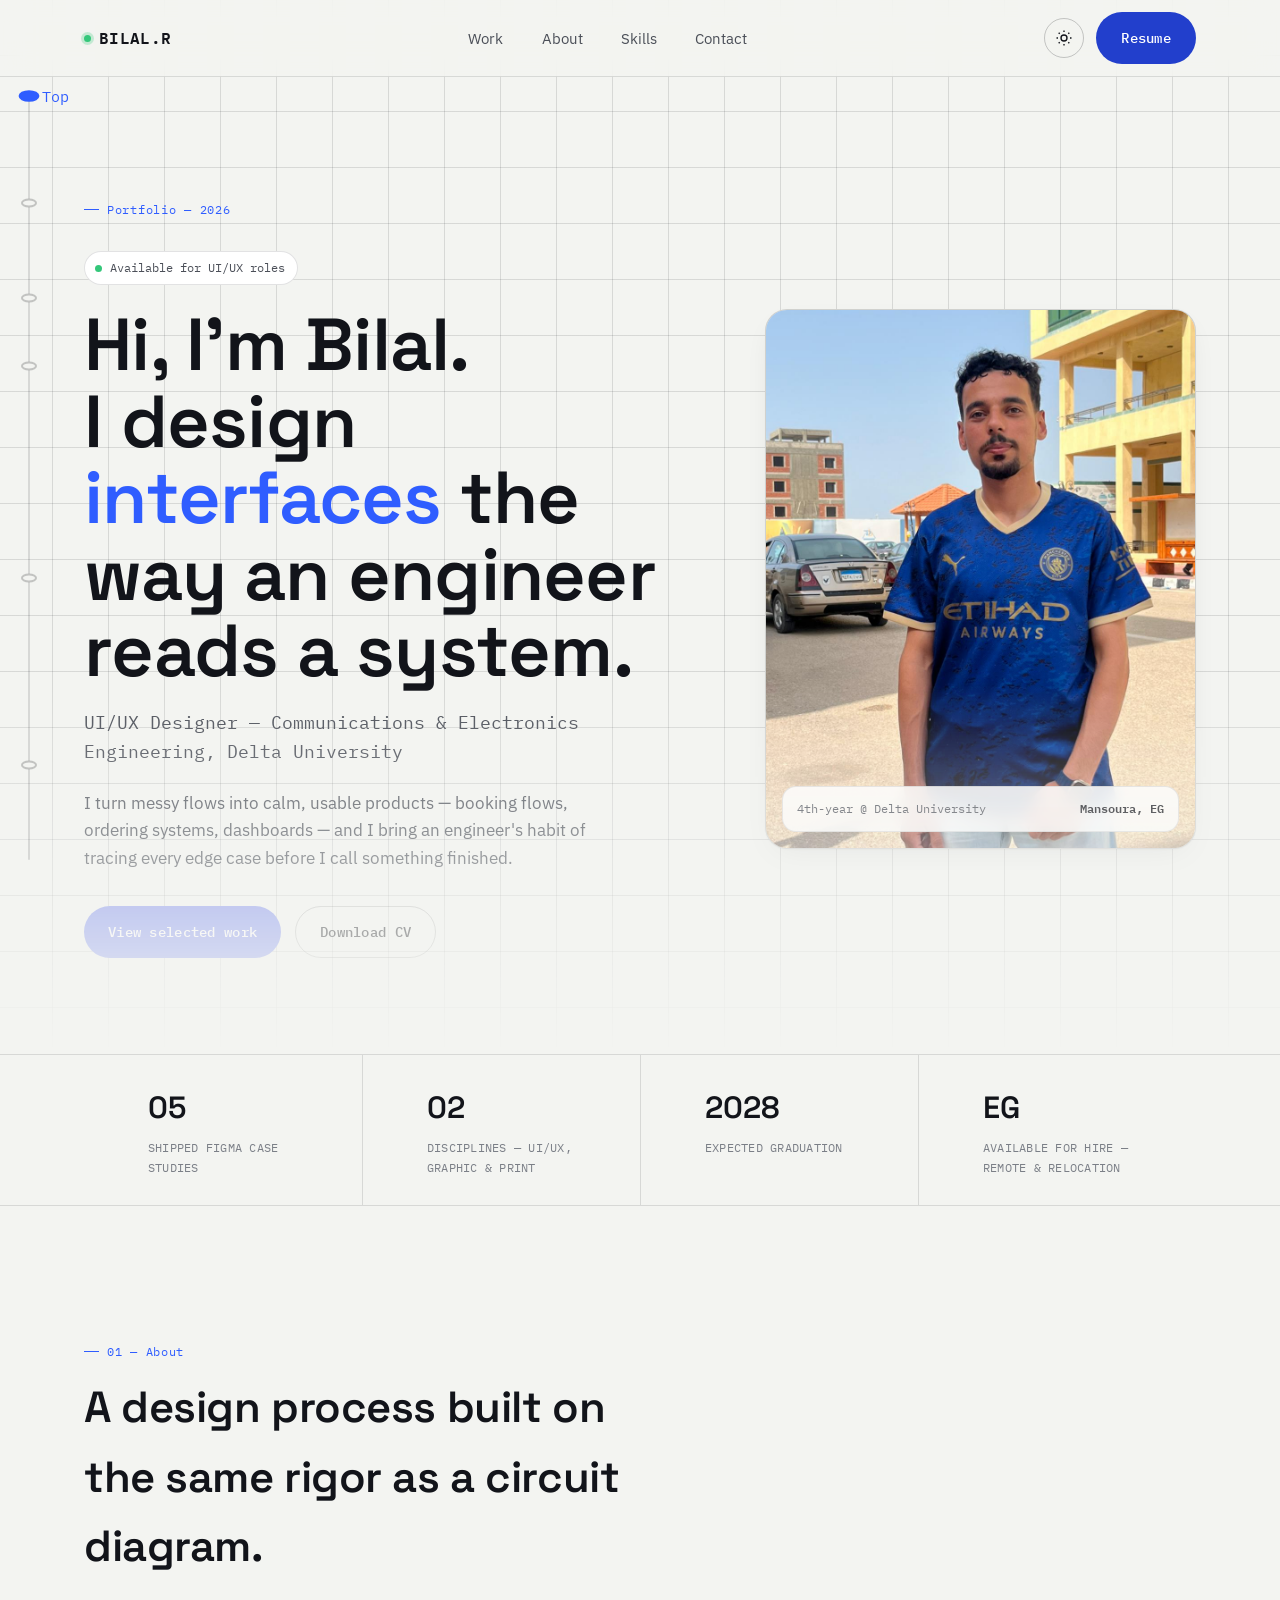
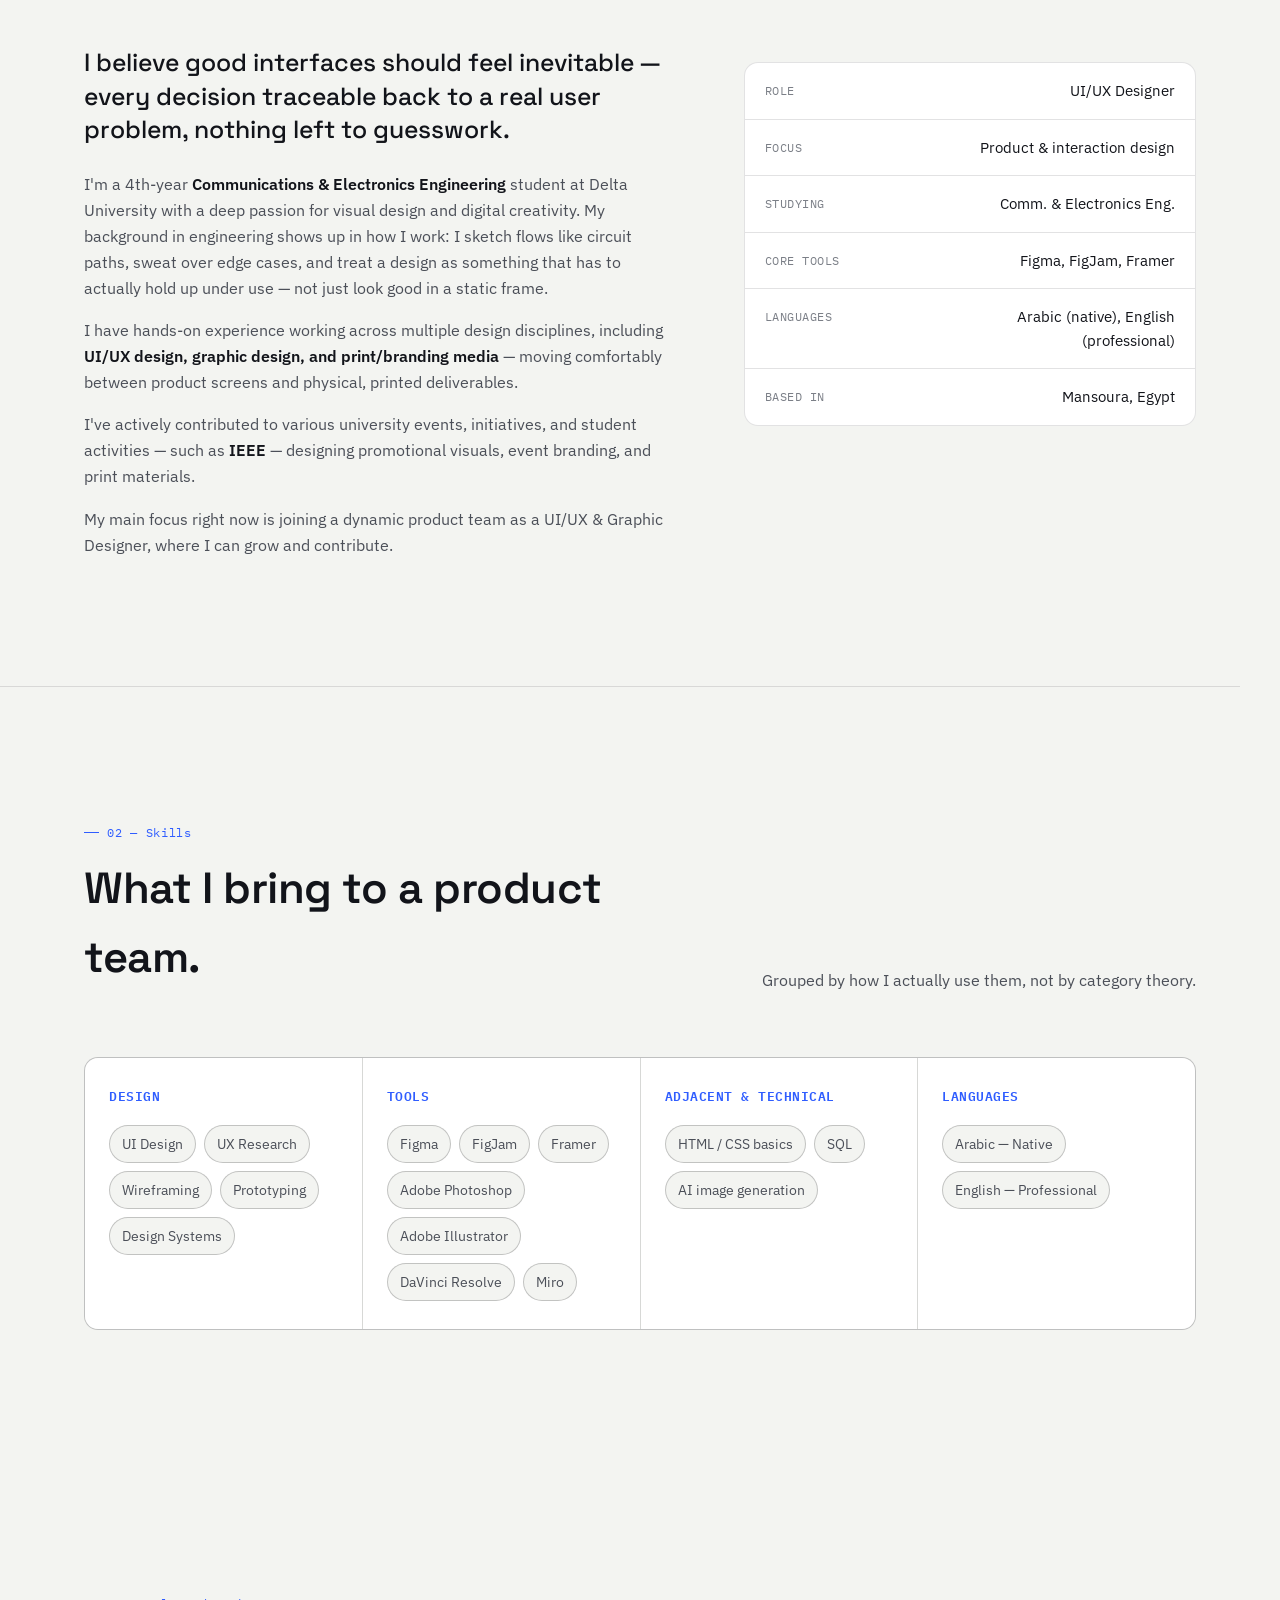
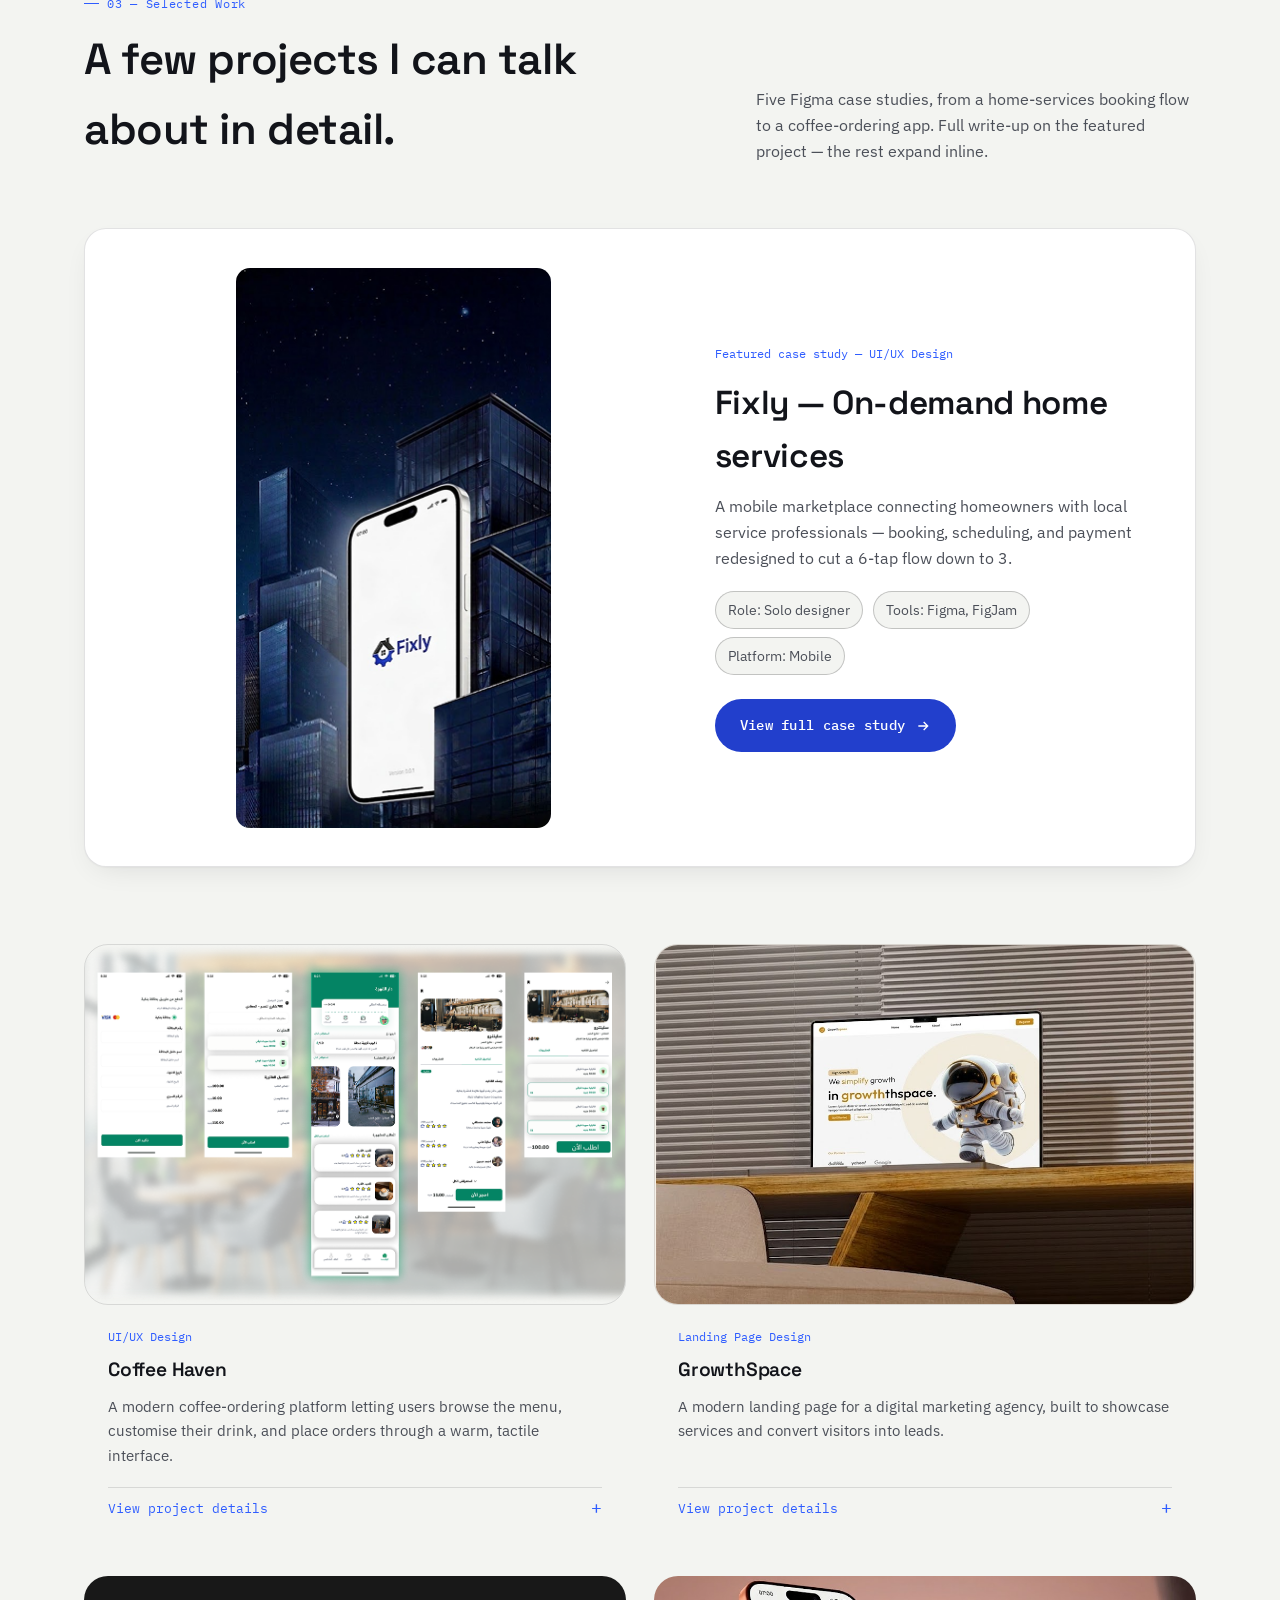
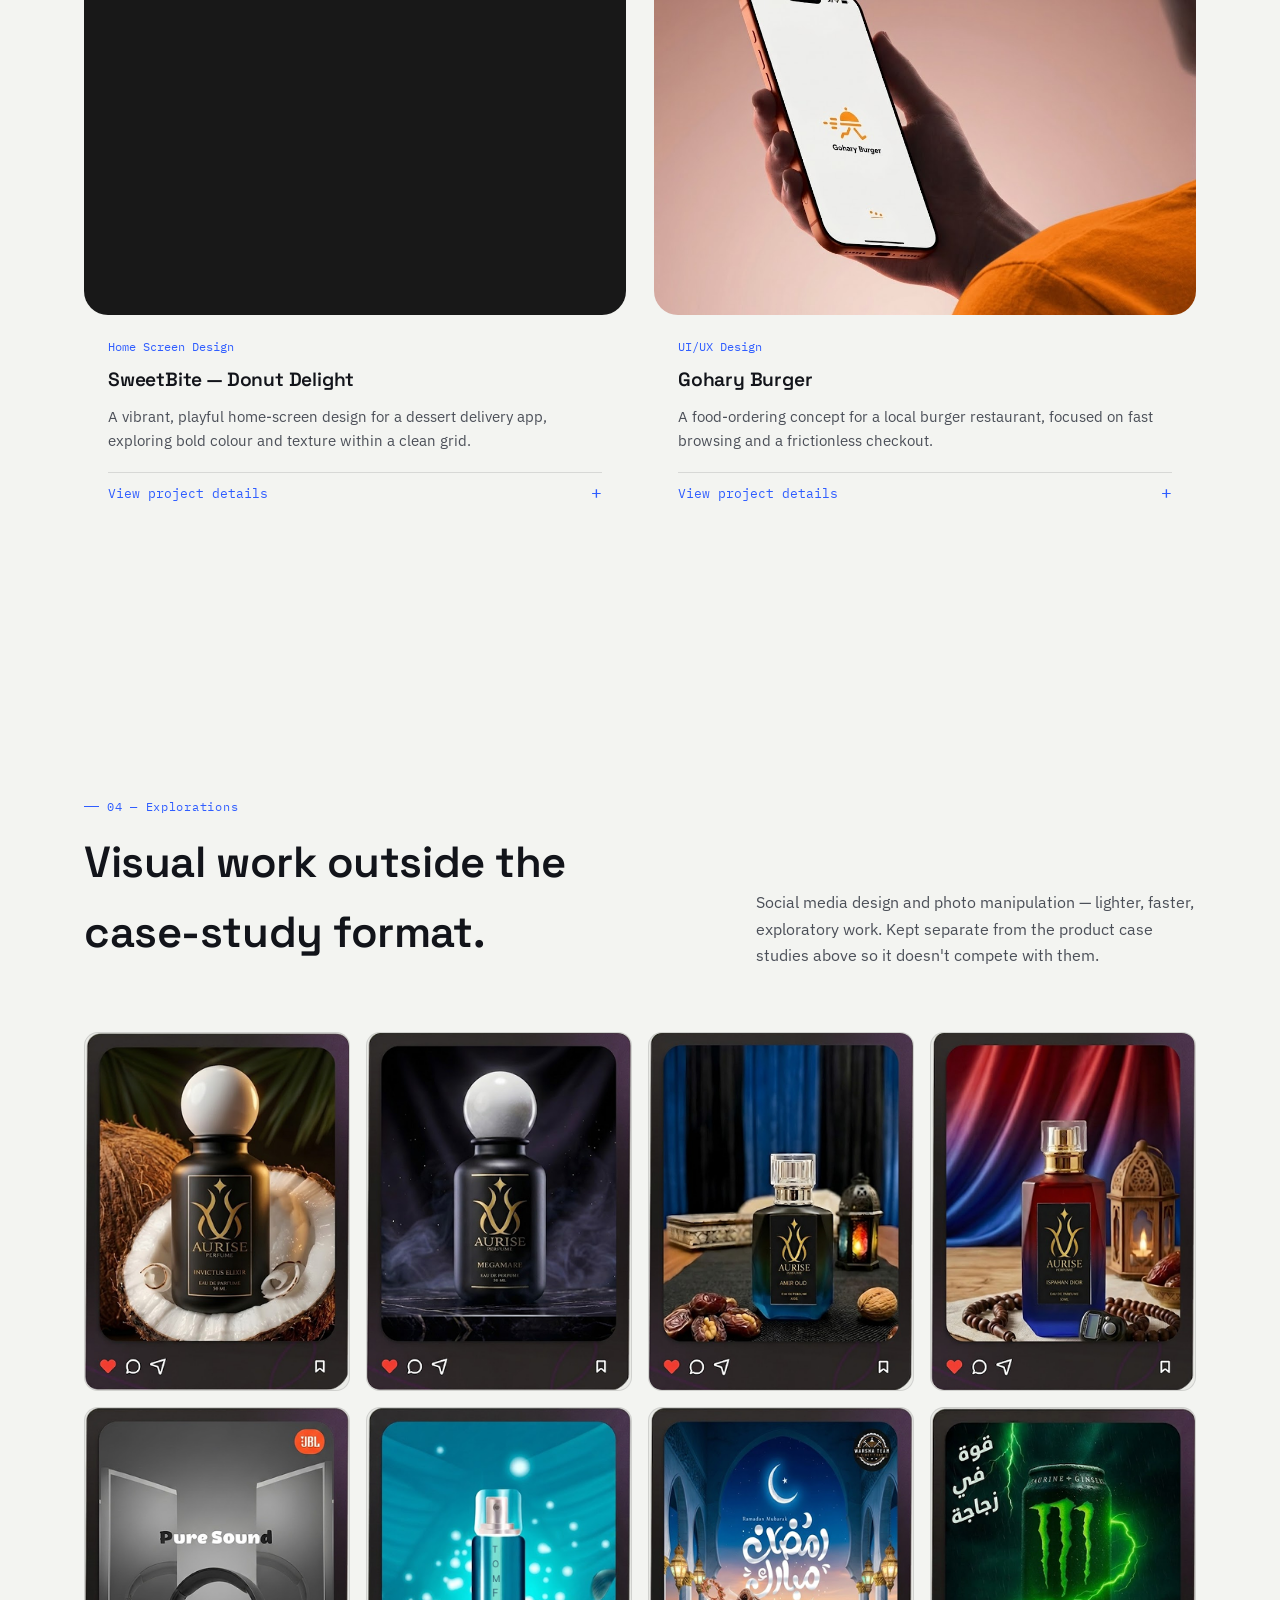
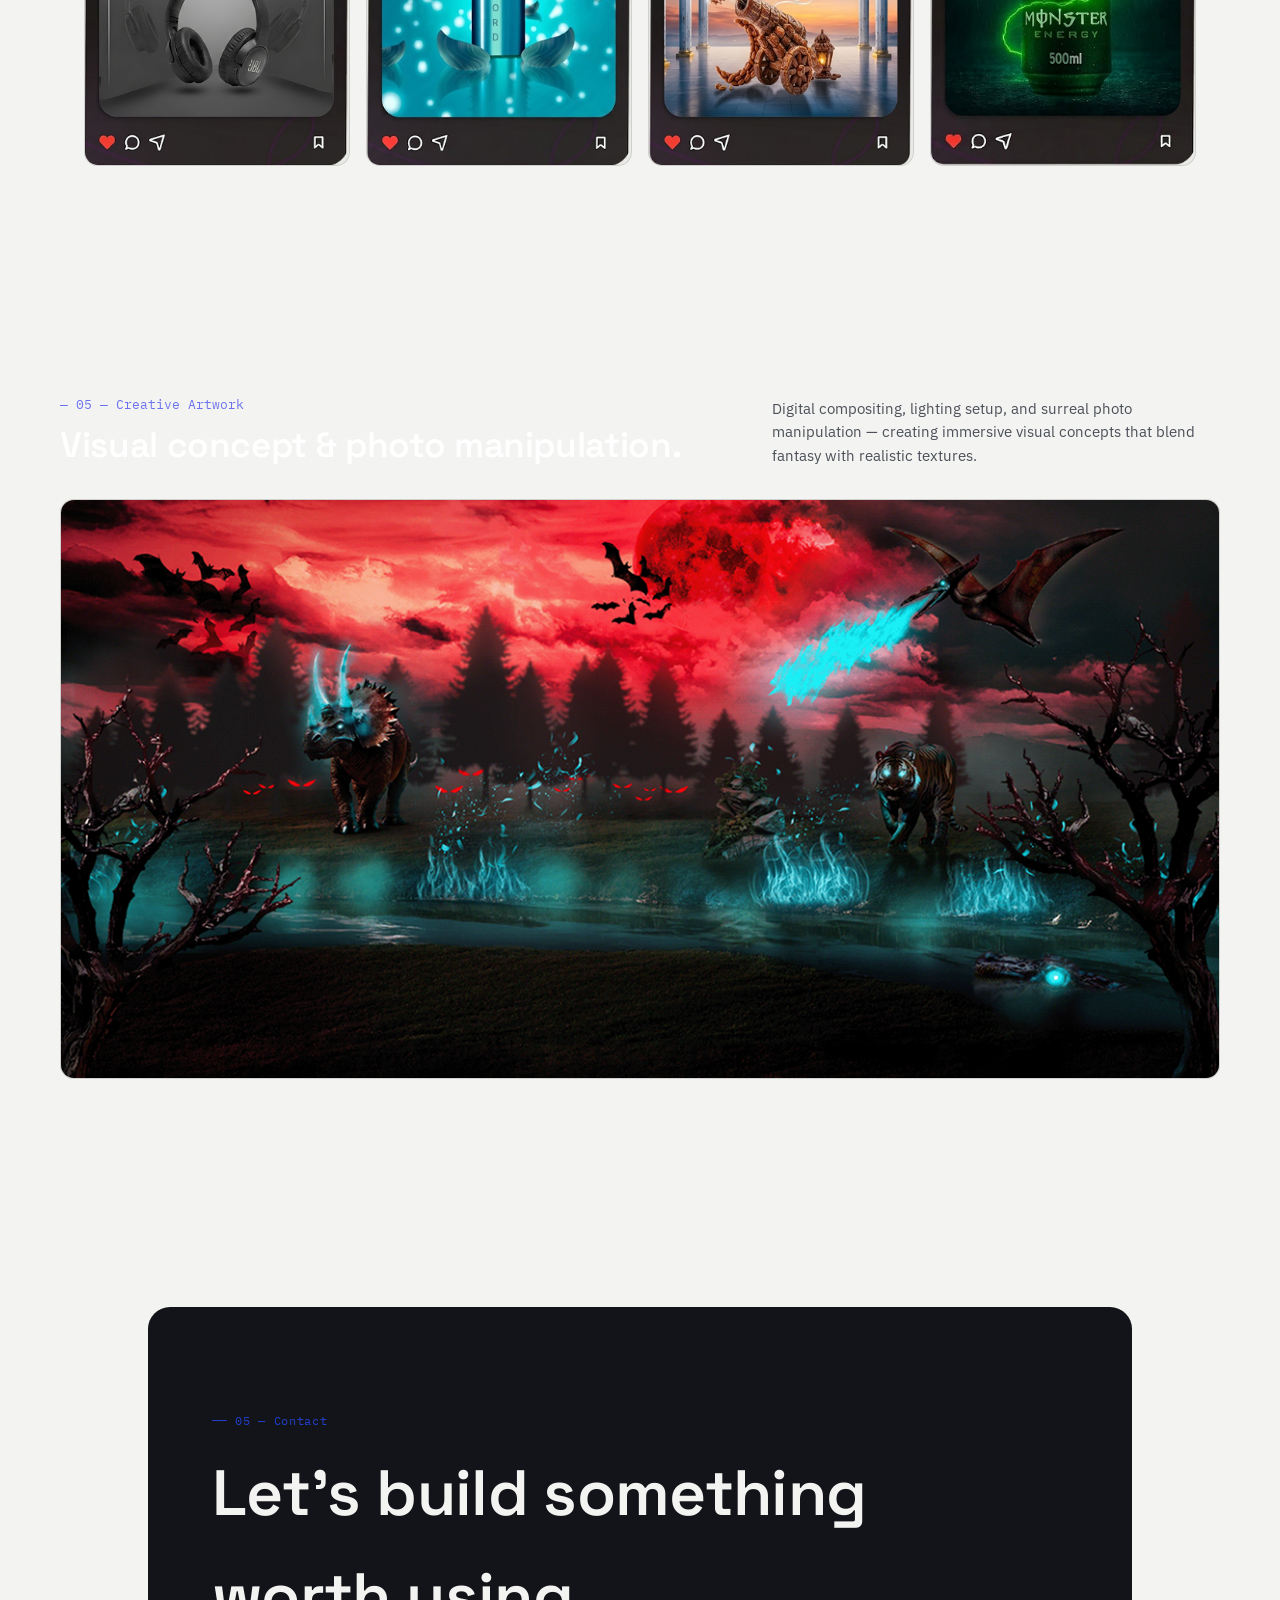
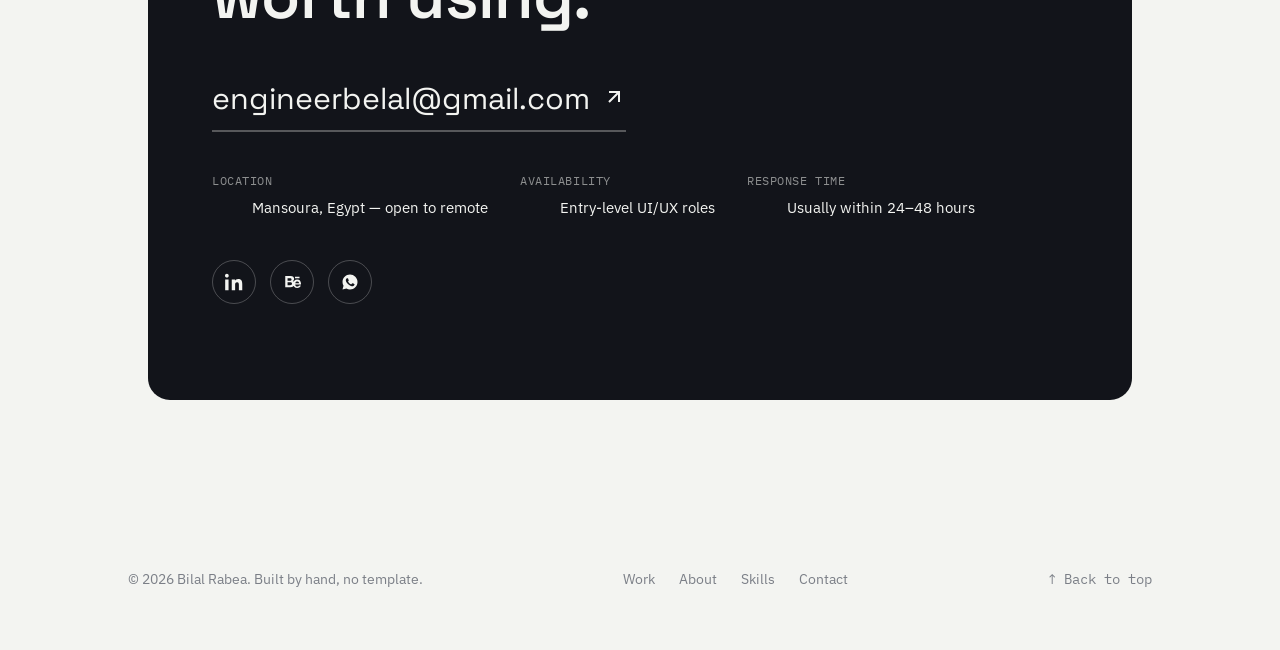
==== index.html @ bd43d0dd "add file portfolio web ui ux" ====
<!DOCTYPE html>
<html lang="en">
<head>
<meta charset="UTF-8" />
<meta name="viewport" content="width=device-width, initial-scale=1" />
<title>Bilal Rabea — UI/UX Designer</title>
<meta name="description" content="Bilal Rabea — UI/UX Designer and Communications &amp; Electronics Engineering student. Selected product design case studies, skills, and contact." />
<link rel="preconnect" href="https://fonts.googleapis.com" />
<link rel="stylesheet" href="css/styles.css" />
</head>
<body>
<a class="skip-link" href="#main">Skip to content</a>

<!-- ============================== HEADER / NAV ============================== -->
<header class="site-header">
  <div class="container">
    <a href="#top" class="brand"><span class="dot" aria-hidden="true"></span>BILAL.R</a>

    <nav class="nav-links" aria-label="Primary">
      <a href="#work">Work</a>
      <a href="#about">About</a>
      <a href="#skills">Skills</a>
      <a href="#contact">Contact</a>
    </nav>

    <div class="header-actions">
      <button class="theme-toggle" data-theme-toggle type="button" aria-pressed="false" aria-label="Toggle dark mode">
        <svg class="icon-sun" viewBox="0 0 24 24" fill="none" stroke="currentColor" stroke-width="1.8"><circle cx="12" cy="12" r="4"/><path d="M12 2v2M12 20v2M4.9 4.9l1.4 1.4M17.7 17.7l1.4 1.4M2 12h2M20 12h2M4.9 19.1l1.4-1.4M17.7 6.3l1.4-1.4"/></svg>
        <svg class="icon-moon" viewBox="0 0 24 24" fill="none" stroke="currentColor" stroke-width="1.8"><path d="M21 12.8A9 9 0 1111.2 3a7 7 0 009.8 9.8z"/></svg>
      </button>
      <a class="btn btn-primary" href="files/Belal__Rabea_UIUX_CV.pdf" download>Resume</a>
      <button class="menu-toggle" data-menu-toggle type="button" aria-expanded="false" aria-controls="mobile-menu" aria-label="Open menu">
        <svg viewBox="0 0 24 24" fill="none" stroke="currentColor" stroke-width="1.8"><path d="M4 7h16M4 12h16M4 17h16"/></svg>
      </button>
    </div>
  </div>
</header>

<!-- Mobile full-screen menu -->
<div class="mobile-menu" id="mobile-menu" data-mobile-menu>
  <div class="mobile-menu-top">
    <span class="brand"><span class="dot" aria-hidden="true"></span>BILAL.R</span>
    <button class="theme-toggle" data-menu-close type="button" aria-label="Close menu">
      <svg viewBox="0 0 24 24" fill="none" stroke="currentColor" stroke-width="1.8"><path d="M6 6l12 12M18 6L6 18"/></svg>
    </button>
  </div>
  <nav class="mobile-menu-links" aria-label="Mobile">
    <a href="#work">Work</a>
    <a href="#about">About</a>
    <a href="#skills">Skills</a>
    <a href="#contact">Contact</a>
  </nav>
  <div class="mobile-menu-foot">Based in Mansoura, EG — open to remote</div>
</div>

<!-- Scroll trace: signature nav + progress element (desktop only) -->
<div class="trace" data-trace aria-hidden="true">
  <div class="trace-track"></div>
  <div class="trace-fill"></div>
  <div data-trace-nodes></div>
</div>

<main id="main">

  <!-- ============================== HERO ============================== -->
  <section class="hero" id="top" data-section data-section-label="Top">
    <div class="container">
      <div class="hero-grid">
        <div>
          <div class="hero-eyebrow">
            <span class="eyebrow">Portfolio — 2026</span>
          </div>
          <span class="status-chip"><span class="dot"></span>Available for UI/UX roles</span>
          <h1>Hi, I'm Bilal.<br>I design <span class="accent">interfaces</span> the way an engineer reads a system.</h1>
          <p class="hero-role">UI/UX Designer — Communications &amp; Electronics Engineering, Delta University</p>
          <p class="hero-desc">I turn messy flows into calm, usable products — booking flows, ordering systems, dashboards — and I bring an engineer's habit of tracing every edge case before I call something finished.</p>
          <div class="hero-ctas">
            <a class="btn btn-primary btn-light-cta" href="#work">View selected work</a>
            <a class="btn btn-ghost" href="files/Belal__Rabea_UIUX_CV.pdf" download>Download CV</a>
          </div>
        </div>

        <div class="hero-portrait">
          <!-- IMAGE_01 — Hero portrait -->
          <img src="images/WhatsApp Image 2026-05-13 at 2.04.15 PM.jpeg" alt="Portrait of Bilal Rabea" width="800" height="1000" data-image-id="Image_01" />
          <div class="hero-badge">
            <span>4th-year @ Delta University</span>
            <strong>Mansoura, EG</strong>
          </div>
        </div>
      </div>
    </div>
  </section>

  <!-- ============================== STATS STRIP ============================== -->
  <section class="stats-strip">
    <div class="container stats-grid">
      <div class="stat"><div class="stat-num">05</div><div class="stat-label">SHIPPED FIGMA CASE STUDIES</div></div>
      <div class="stat"><div class="stat-num">02</div><div class="stat-label">DISCIPLINES — UI/UX, GRAPHIC &amp; PRINT</div></div>
      <div class="stat"><div class="stat-num">2028</div><div class="stat-label">EXPECTED GRADUATION</div></div>
      <div class="stat"><div class="stat-num">EG</div><div class="stat-label">AVAILABLE FOR HIRE — REMOTE &amp; RELOCATION</div></div>
    </div>
  </section>

  <!-- ============================== ABOUT ============================== -->
  <section class="section-pad" id="about" data-section data-section-label="About">
    <div class="container">
      <div class="section-head">
        <div>
          <span class="eyebrow">01 — About</span>
          <h2>A design process built on the same rigor as a circuit diagram.</h2>
        </div>
      </div>

      <div class="about-grid">
        <div data-reveal>
          <p class="about-lede">I believe good interfaces should feel inevitable — every decision traceable back to a real user problem, nothing left to guesswork.</p>
          <div class="about-body">
            <p>I'm a 4th-year <strong>Communications &amp; Electronics Engineering</strong> student at Delta University with a deep passion for visual design and digital creativity. My background in engineering shows up in how I work: I sketch flows like circuit paths, sweat over edge cases, and treat a design as something that has to actually hold up under use — not just look good in a static frame.</p>
            <p>I have hands-on experience working across multiple design disciplines, including <strong>UI/UX design, graphic design, and print/branding media</strong> — moving comfortably between product screens and physical, printed deliverables.</p>
            <p>I've actively contributed to various university events, initiatives, and student activities — such as <strong>IEEE</strong> — designing promotional visuals, event branding, and print materials.</p>
            <p>My main focus right now is joining a dynamic product team as a UI/UX &amp; Graphic Designer, where I can grow and contribute.</p>
          </div>
        </div>

        <div data-reveal>
          <dl class="spec-card">
            <div class="spec-row"><dt>Role</dt><dd>UI/UX Designer</dd></div>
            <div class="spec-row"><dt>Focus</dt><dd>Product &amp; interaction design</dd></div>
            <div class="spec-row"><dt>Studying</dt><dd>Comm. &amp; Electronics Eng.</dd></div>
            <div class="spec-row"><dt>Core tools</dt><dd>Figma, FigJam, Framer</dd></div>
            <div class="spec-row"><dt>Languages</dt><dd>Arabic (native), English (professional)</dd></div>
            <div class="spec-row"><dt>Based in</dt><dd>Mansoura, Egypt</dd></div>
          </dl>
        </div>
      </div>
    </div>
  </section>

  <hr class="hairline container" />

  <!-- ============================== SKILLS ============================== -->
  <section class="section-pad" id="skills" data-section data-section-label="Skills">
    <div class="container">
      <div class="section-head">
        <div>
          <span class="eyebrow">02 — Skills</span>
          <h2>What I bring to a product team.</h2>
        </div>
        <p class="section-sub">Grouped by how I actually use them, not by category theory.</p>
      </div>

      <div class="skills-grid" data-reveal>
        <div class="skill-card">
          <h3>Design</h3>
          <div class="chip-list">
            <span class="chip">UI Design</span>
            <span class="chip">UX Research</span>
            <span class="chip">Wireframing</span>
            <span class="chip">Prototyping</span>
            <span class="chip">Design Systems</span>
          </div>
        </div>
        <div class="skill-card">
          <h3>Tools</h3>
          <div class="chip-list">
            <span class="chip">Figma</span>
            <span class="chip">FigJam</span>
            <span class="chip">Framer</span>
            <span class="chip">Adobe Photoshop</span>
            <span class="chip">Adobe Illustrator</span>
            <span class="chip">DaVinci Resolve</span>
            <span class="chip">Miro</span>
          </div>
        </div>
        <div class="skill-card">
          <h3>Adjacent &amp; Technical</h3>
          <div class="chip-list">
            <span class="chip">HTML / CSS basics</span>
            <span class="chip">SQL</span>
            <span class="chip">AI image generation</span>
          </div>
        </div>
        <div class="skill-card">
          <h3>Languages</h3>
          <div class="chip-list">
            <span class="chip">Arabic — Native</span>
            <span class="chip">English — Professional</span>
          </div>
        </div>
      </div>
    </div>
  </section>

  <!-- ============================== WORK ============================== -->
  <section class="section-pad" id="work" data-section data-section-label="Work">
    <div class="container">
      <div class="section-head">
        <div>
          <span class="eyebrow">03 — Selected Work</span>
          <h2>A few projects I can talk about in detail.</h2>
        </div>
        <p class="section-sub">Five Figma case studies, from a home-services booking flow to a coffee-ordering app. Full write-up on the featured project — the rest expand inline.</p>
      </div>

      <!-- Featured project: Fixly -->
      <article class="featured-project" data-reveal>
        <div class="featured-media">
          <!-- IMAGE_02 — Fixly cover -->
          <img src="images/mockup fixly.png" alt="Fixly home-services app cover mockup" data-image-id="Image_02" />
        </div>
        <div>
          <span class="featured-tag">Featured case study — UI/UX Design</span>
          <h3>Fixly — On-demand home services</h3>
          <p class="desc">A mobile marketplace connecting homeowners with local service professionals — booking, scheduling, and payment redesigned to cut a 6-tap flow down to 3.</p>
          <div class="meta-row">
            <span class="chip">Role: Solo designer</span>
            <span class="chip">Tools: Figma, FigJam</span>
            <span class="chip">Platform: Mobile</span>
          </div>
          <a class="btn btn-primary" href="case-study-fixly.html">View full case study
            <svg viewBox="0 0 24 24" fill="none" stroke="currentColor" stroke-width="2"><path d="M5 12h14M13 6l6 6-6 6"/></svg>
          </a>
        </div>
      </article>

      <!-- Remaining project grid -->
      <div class="project-grid">

        <!-- Coffee Haven -->
        <article class="project-card" data-reveal>
     <div class="project-media media--coffee-cover">
  <!-- IMAGE_08 — Coffee Haven cover -->
  <img src="images/cover.png" alt="Coffee Haven ordering app cover mockup" data-image-id="Image_08" />
</div>
          <div class="project-body">
            <span class="featured-tag">UI/UX Design</span>
            <h4>Coffee Haven</h4>
            <p>A modern coffee-ordering platform letting users browse the menu, customise their drink, and place orders through a warm, tactile interface.</p>
            <details class="project-details">
              <summary>View project details</summary>
              <div class="details-inner">
                <h5>Problem</h5>
                <p>Ordering flows for small cafés are often generic and don't reflect the warmth of the brand. Customisation (milk, size, extras) was buried three screens deep in comparable apps.</p>
           <div class="mini-grid mini-grid--tall">
  <!-- IMAGE_09 — Coffee Haven detail screen -->
  <img src="images/map coffe.png" alt="Coffee Haven menu and customisation screen" data-image-id="Image_09" />
  <img src="images/Offers.png" alt="Coffee Haven order summary and checkout screen" data-image-id="Image_09" />
</div>
                <h5>Decision</h5>
                <p>Customisation options surface directly on the product card via an expandable sheet, so the most common changes (size, milk) take one tap instead of a full screen transition.</p>
                <h5>Outcome</h5>
                <p>A cohesive, single-brand ordering experience with a full flow from browse → customise → pay, built entirely in Figma with a reusable component library for menu cards.</p>
              </div>
            </details>
          </div>
        </article>

        <!-- GrowthSpace -->
        <article class="project-card" data-reveal>
        <div class="project-media media--growth-cover">
  <!-- IMAGE_10 — GrowthSpace cover -->
  <img src="images/space.png" alt="GrowthSpace landing page cover mockup" data-image-id="Image_10" />
</div>
          <div class="project-body">
            <span class="featured-tag">Landing Page Design</span>
            <h4>GrowthSpace</h4>
            <p>A modern landing page for a digital marketing agency, built to showcase services and convert visitors into leads.</p>
            <details class="project-details">
              <summary>View project details</summary>
              <div class="details-inner">
                <h5>Problem</h5>
                <p>The agency's previous page buried its actual value proposition below three sections of stock imagery, and had no clear single call to action.</p>
 <div class="mini-grid mini-grid--tall">
  <!-- IMAGE_11 — GrowthSpace detail screen -->
  <img src="images/space1.png" alt="GrowthSpace hero and services section" data-image-id="Image_11" />
  <img src="images/space1.png" alt="GrowthSpace testimonials and contact section" data-image-id="Image_11" />
</div>
                <h5>Decision</h5>
                <p>Led with a single, oversized value statement and one persistent "Get a proposal" CTA repeated at each scroll milestone, instead of competing CTAs per section.</p>
                <h5>Outcome</h5>
                <p>A clear top-to-bottom narrative: value proposition → services → social proof → single conversion path.</p>
              </div>
            </details>
          </div>
        </article>

        <!-- Donut Delight -->
        <article class="project-card" data-reveal>
      <div class="project-media">
  <!-- VIDEO_12 — Donut Delight cover demo -->
  <video autoplay muted loop playsinline data-image-id="Image_12">
    <source src="videos/Donut Delight.mp4" type="video/mp4">
  </video>
</div>
          <div class="project-body">
            <span class="featured-tag">Home Screen Design</span>
            <h4>SweetBite — Donut Delight</h4>
            <p>A vibrant, playful home-screen design for a dessert delivery app, exploring bold colour and texture within a clean grid.</p>
            <details class="project-details">
              <summary>View project details</summary>
              <div class="details-inner">
                <h5>Problem</h5>
                <p>Dessert-delivery apps often default to muted, "safe" food-app palettes that undersell how fun and indulgent the product actually is.</p>
                <div class="mini-grid">
                  <!-- IMAGE_13 — Donut Delight detail screen -->
                  <img src="images/Donut 1.png" alt="Donut Delight bento-style category grid" data-image-id="Image_13" />
                  <img src="images/Donut 2.png" alt="Donut Delight product detail screen" data-image-id="Image_13" />
                </div>
                <h5>Decision</h5>
                <p>Used a bento-style grid of saturated, category-coded colours so the home screen itself reads like a menu board, cutting down on text labels needed for browsing.</p>
                <h5>Outcome</h5>
                <p>A distinctive, colour-led home screen used as a design exploration piece — proof of range beyond utility-first UI.</p>
              </div>
            </details>
          </div>
        </article>

        <!-- Gohary Burger -->
        <article class="project-card" data-reveal>
          <div class="project-media">
            <!-- IMAGE_14 — Gohary Burger cover -->
            <img src="images/Gohary Burger.png" alt="Gohary Burger app cover mockup" data-image-id="Image_14" />
          </div>
          <div class="project-body">
            <span class="featured-tag">UI/UX Design</span>
            <h4>Gohary Burger</h4>
            <p>A food-ordering concept for a local burger restaurant, focused on fast browsing and a frictionless checkout.</p>
            <details class="project-details">
              <summary>View project details</summary>
              <div class="details-inner">
                <h5>Problem</h5>
                <p>Local restaurant ordering apps often force users through a long category list before reaching a single popular item.</p>
                <div class="mini-grid">
                  <!-- IMAGE_15 — Gohary Burger detail screen -->
                  <img src="images/Gohary Burger p1.png" alt="Gohary Burger menu browsing screen" data-image-id="Image_15" />
                  <img src="images/Gohary Burger p2.png" alt="Gohary Burger checkout screen" data-image-id="Image_15" />
                </div>
                <h5>Decision</h5>
                <p>Surfaced a "Popular right now" row directly under the hero search bar, so the most-ordered items are one tap away instead of buried in categories.</p>
                <h5>Outcome</h5>
                <p>A streamlined menu-to-checkout flow with a visible order summary bar that persists as users keep browsing.</p>
              </div>
            </details>
          </div>
        </article>

      </div>
    </div>
  </section>

  <!-- ============================== EXPLORATIONS ============================== -->
  <section class="section-pad" id="explorations" data-section data-section-label="Explorations">
    <div class="container">
      <div class="section-head">
        <div>
          <span class="eyebrow">04 — Explorations</span>
          <h2>Visual work outside the case-study format.</h2>
        </div>
        <p class="section-sub">Social media design and photo manipulation — lighter, faster, exploratory work. Kept separate from the product case studies above so it doesn't compete with them.</p>
      </div>

 <div class="explore-grid" data-reveal>
    <div class="explore-item portrait" data-lightbox-trigger data-caption="Social media design — post 1">
      <!-- IMAGE_16 -->
      <img src="images/Social media1.png" alt="Social media design concept 1" data-image-id="Image_16" />
      <span class="explore-caption">Social — 01</span>
    </div>

    <!-- تم تصليح الكلاس هنا في السطر الأخير من الكارت الثاني -->
    <div class="explore-item portrait" data-lightbox-trigger data-caption="Social media design — post 2">
      <!-- IMAGE_17 -->
      <img src="images/Social media 2.png" alt="Social media design concept 2" data-image-id="Image_17" />
      <span class="explore-caption">Social — 02</span>
    </div>

    <div class="explore-item portrait" data-lightbox-trigger data-caption="Photo manipulation — piece 1">
      <!-- IMAGE_20 -->
      <img src="images/Social media3.png" alt="Photo manipulation piece 1" data-image-id="Image_20" />
      <span class="explore-caption">Photo manipulation — 01</span>
    </div>

    <div class="explore-item portrait" data-lightbox-trigger data-caption="Social media design — post 3">
      <!-- IMAGE_18 -->
      <img src="images/Social media4.png" alt="Social media design concept 3" data-image-id="Image_18" />
      <span class="explore-caption">Social — 03</span>
    </div>

    <div class="explore-item portrait" data-lightbox-trigger data-caption="Photo manipulation — piece 2">
      <!-- IMAGE_21 -->
      <img src="images/Social media5.png" alt="Photo manipulation piece 2" data-image-id="Image_21" />
      <span class="explore-caption">Photo manipulation — 02</span>
    </div>

    <div class="explore-item portrait" data-lightbox-trigger data-caption="Social media design — post 4">
      <!-- IMAGE_19 -->
      <img src="images/Social media6.png" alt="Social media design concept 4" data-image-id="Image_19" />
      <span class="explore-caption">Social — 04</span>
    </div>

    <div class="explore-item portrait" data-lightbox-trigger data-caption="Social media design — post 5">
      <!-- IMAGE_22 -->
      <img src="images/Social media7.png" alt="Social media design concept 5" data-image-id="Image_22" />
      <span class="explore-caption">Social — 05</span>
    </div>

    <div class="explore-item portrait" data-lightbox-trigger data-caption="Social media design — post 6">
      <!-- IMAGE_23 -->
      <img src="images/Social media8.png" alt="Social media design concept 6" data-image-id="Image_23" />
      <span class="explore-caption">Social — 06</span>
    </div>
</div>
    </div>
  </section>

<!-- Creative Artwork Section -->
<section class="manipulation-section container" data-reveal>
  
  <div class="manipulation-header">
    <div class="manipulation-title-box">
      <span class="manipulation-tag">— 05 — Creative Artwork</span>
      <h2>Visual concept & photo manipulation.</h2>
    </div>
    <div class="manipulation-desc-box">
      <p>Digital compositing, lighting setup, and surreal photo manipulation — creating immersive visual concepts that blend fantasy with realistic textures.</p>
    </div>
  </div>

  <!-- تم نقل data-lightbox-trigger هنا وإضافة data-caption -->
  <div class="manipulation-card" data-lightbox-trigger data-caption="Creative Artwork — Surreal Photo Manipulation">
    <img src="images/photo-manipulation.png" alt="Fantasy Photo Manipulation Design" />
  </div>

</section>
  <!-- ============================== CONTACT ============================== -->
  <section class="section-pad" id="contact" data-section data-section-label="Contact">
    <div class="container">
      <div class="contact-section">
        <div class="contact-inner">
          <span class="eyebrow">05 — Contact</span>
          <h2 class="contact-headline">Let's build something worth using.</h2>
          
          <!-- رابط الإيميل بنفس كلاساتك القديمة مع إضافة الـ ID للنسخ -->
          <a class="contact-mail" href="#" id="emailLink">
            engineerbelal@gmail.com
            <svg viewBox="0 0 24 24" fill="none" stroke="currentColor" stroke-width="2" width="24" height="24"><path d="M7 17L17 7M7 7h10v10"/></svg>
          </a>

          <!-- عنصر الرسالة التنبيهية Toast -->
          <div id="toast" class="toast">Email copied to clipboard! 📋</div>

          <div class="contact-meta">
            <div><dt>Location</dt><dd>Mansoura, Egypt — open to remote</dd></div>
            <div><dt>Availability</dt><dd>Entry-level UI/UX roles</dd></div>
            <div><dt>Response time</dt><dd>Usually within 24–48 hours</dd></div>
          </div>
         <div class="social-row">
  <!-- LinkedIn -->
  <a href="https://www.linkedin.com/in/belal-rabie-b16bb8336/" target="_blank" rel="noopener noreferrer" aria-label="LinkedIn">
    <svg viewBox="0 0 24 24" fill="currentColor">
      <path d="M4.98 3.5C4.98 4.88 3.94 6 2.5 6S0 4.88 0 3.5 1.06 1 2.5 1 4.98 2.12 4.98 3.5zM.24 8.5h4.5V23H.24V8.5zM8.98 8.5h4.31v1.98h.06c.6-1.14 2.07-2.34 4.26-2.34 4.56 0 5.4 3 5.4 6.9V23h-4.5v-6.98c0-1.66-.03-3.8-2.32-3.8-2.32 0-2.68 1.81-2.68 3.68V23h-4.5V8.5z"/>
    </svg>
  </a>

  <!-- Behance -->
  <a href="https://www.behance.net/belarabie123" target="_blank" rel="noopener noreferrer" aria-label="Behance">
    <svg viewBox="0 0 24 24" fill="currentColor">
      <path d="M22 7h-6V5h6v2zM3 4h6.9c3.5 0 4.9 1.6 4.9 3.7 0 1.6-.8 2.6-1.9 3.1 1.5.5 2.5 1.7 2.5 3.6 0 2.9-2.3 4.6-5.6 4.6H3V4zm3.1 6.2h3.2c1.2 0 2.1-.5 2.1-1.7 0-1.2-.9-1.6-2.1-1.6H6.1v3.3zm0 6h3.5c1.4 0 2.4-.6 2.4-1.9 0-1.4-1.1-1.9-2.5-1.9H6.1v3.8zM24 15.4h-7.7c.1 1.8 1.1 2.7 2.7 2.7 1.1 0 2-.5 2.3-1.4h2.5c-.5 2-2.3 3.3-4.8 3.3-3.3 0-5.4-2.2-5.4-5.6 0-3.3 2.2-5.7 5.4-5.7 3.5 0 5.2 2.6 5 6.7zm-7.6-1.7h5.1c-.1-1.5-1.1-2.4-2.5-2.4-1.5 0-2.4.9-2.6 2.4z"/>
    </svg>
  </a>

  <!-- WhatsApp (بديل أيقونة الكرة) -->
  <a href="https://wa.me/201032942110" target="_blank" rel="noopener noreferrer" aria-label="WhatsApp">
    <svg viewBox="0 0 24 24" fill="currentColor">
      <path d="M12.012 2c-5.506 0-9.989 4.478-9.99 9.984a9.96 9.96 0 001.333 4.993L2 22l5.233-1.237a9.954 9.954 0 004.779 1.221h.004c5.505 0 9.988-4.478 9.989-9.984 0-2.669-1.038-5.176-2.925-7.062A9.925 9.925 0 0012.012 2zm5.836 14.16c-.242.682-1.2 1.3-1.946 1.464-.512.112-1.18.201-3.428-.727-2.877-1.188-4.73-4.113-4.873-4.304-.143-.19-1.164-1.548-1.164-2.952 0-1.404.734-2.095 .995-2.381.261-.286.57-.357.76-.357.19 0 .38.002.547.01.178.008.417-.067.652.497.242.58.822 2.01.893 2.153.072.143.119.309.024.499-.095.19-.143.309-.285.476-.143.167-.3.373-.429.5-.143.143-.292.298-.125.584.167.286.741 1.223 1.591 1.98 1.093.974 2.014 1.276 2.3 1.419.286.143.452.119.619-.072.167-.19.714-.833.904-1.119.19-.286.38-.238.642-.143.262.095 1.665.785 1.951.928.286.143.476.214.547.333.072.119.072.69-.17 1.372z"/>
    </svg>
  </a>
</div>
        </div>
      </div>
    </div>
  </section>

</main>

<!-- ============================== FOOTER ============================== -->
<footer class="site-footer">
  <div class="container footer-inner">
    <span>© <span data-year></span> Bilal Rabea. Built by hand, no template.</span>
    <div class="footer-links">
      <a href="#work">Work</a>
      <a href="#about">About</a>
      <a href="#skills">Skills</a>
      <a href="#contact">Contact</a>
    </div>
    <a class="back-to-top" href="#top">↑ Back to top</a>
  </div>
</footer>

<!-- Lightbox -->
<div class="lightbox" data-lightbox>
  <button class="lightbox-close" data-lightbox-close aria-label="Close image">
    <svg viewBox="0 0 24 24" fill="none" stroke="currentColor" stroke-width="1.8"><path d="M6 6l12 12M18 6L6 18"/></svg>
  </button>
  <img src="" alt="" />
  <div class="lightbox-caption" data-lightbox-caption></div>
</div>

<script src="js/script.js"></script>
</body>
</html>
---- css/styles.css ----
/* ==========================================================================
   BILAL RABEA — PORTFOLIO DESIGN SYSTEM
   Direction: "Schematic / Spec Sheet" — engineering precision meets product
   design polish. Signature element: the left-edge "trace" (a PCB-inspired
   scroll progress line with section nodes) that literally connects the
   engineering identity to the navigation mechanism.
   ========================================================================== */

/* -------------------------------- Fonts ---------------------------------- */
@import url('https://fonts.googleapis.com/css2?family=Space+Grotesk:wght@400;500;600;700&family=IBM+Plex+Sans:ital,wght@0,400;0,500;0,600;0,700;1,400&family=IBM+Plex+Mono:wght@400;500;600&display=swap');

/* ------------------------------- Tokens ----------------------------------
   Color: paper / ink / accent (single confident accent, used deliberately)
   Type:  Space Grotesk (display) + IBM Plex Sans (body) + IBM Plex Mono
          (labels, meta, data — a deliberate nod to the engineering side)
---------------------------------------------------------------------------- */
:root{
  /* -- light (default) -- */
  --color-paper: #F3F4F1;
  --color-surface: #FFFFFF;
  --color-surface-sunken: #EAEBE7;
  --color-ink: #12141A;
  --color-ink-soft: #4B4F58;
  --color-ink-faint: #7B7F87;
  --color-line: rgba(18, 20, 26, 0.12);
  --color-line-strong: rgba(18, 20, 26, 0.22);
  --color-accent: #2F5DFF;
  --color-accent-strong: #223FCC;
  --color-accent-tint: #E7ECFF;
  --color-led: #34C77A;

  --shadow-card: 0 1px 2px rgba(18,20,26,0.04), 0 10px 30px -12px rgba(18,20,26,0.12);
  --shadow-card-hover: 0 1px 2px rgba(18,20,26,0.05), 0 24px 48px -16px rgba(18,20,26,0.20);

  --font-display: 'Space Grotesk', 'Segoe UI', sans-serif;
  --font-body: 'IBM Plex Sans', 'Segoe UI', sans-serif;
  --font-mono: 'IBM Plex Mono', ui-monospace, monospace;

  --radius-sm: 6px;
  --radius-md: 14px;
  --radius-lg: 22px;

  --container-max: 1240px;
  --edge-pad: clamp(20px, 5vw, 64px);
  --trace-offset: 40px;

  --ease-standard: cubic-bezier(.22,.61,.36,1);
  --dur-fast: 160ms;
  --dur-med: 320ms;
  --dur-slow: 560ms;

  color-scheme: light;
}

html[data-theme="dark"]{
  --color-paper: #101215;
  --color-surface: #1A1D22;
  --color-surface-sunken: #15171B;
  --color-ink: #F2F3F1;
  --color-ink-soft: #B7BAC1;
  --color-ink-faint: #7D818A;
  --color-line: rgba(242, 243, 241, 0.12);
  --color-line-strong: rgba(242, 243, 241, 0.22);
  --color-accent: #6E8CFF;
  --color-accent-strong: #8CA3FF;
  --color-accent-tint: #1D2444;
  --color-led: #4ADE94;
  --shadow-card: 0 1px 2px rgba(0,0,0,0.3), 0 10px 30px -12px rgba(0,0,0,0.55);
  --shadow-card-hover: 0 1px 2px rgba(0,0,0,0.4), 0 24px 48px -16px rgba(0,0,0,0.7);
  color-scheme: dark;
}

/* ------------------------------- Reset ------------------------------------ */
*, *::before, *::after{ box-sizing: border-box; }
html{ scroll-behavior: smooth; }
body{
  margin: 0;
  background: var(--color-paper);
  color: var(--color-ink);
  font-family: var(--font-body);
  font-size: 16px;
  line-height: 1.6;
  -webkit-font-smoothing: antialiased;
  transition: background var(--dur-med) var(--ease-standard), color var(--dur-med) var(--ease-standard);
}
img{ max-width: 100%; display: block; }
a{ color: inherit; text-decoration: none; }
ul{ list-style: none; margin: 0; padding: 0; }
h1,h2,h3,h4{ font-family: var(--font-display); margin: 0; font-weight: 600; letter-spacing: -0.01em; }
p{ margin: 0; }
button{ font-family: inherit; cursor: pointer; }

@media (prefers-reduced-motion: reduce){
  html{ scroll-behavior: auto; }
  *, *::before, *::after{
    animation-duration: 0.001ms !important;
    animation-iteration-count: 1 !important;
    transition-duration: 0.001ms !important;
    scroll-behavior: auto !important;
  }
}

/* Visible keyboard focus everywhere (accessibility floor) */
:focus-visible{
  outline: 2px solid var(--color-accent);
  outline-offset: 3px;
  border-radius: 4px;
}

.skip-link{
  position: absolute;
  left: 12px; top: -60px;
  background: var(--color-ink);
  color: var(--color-paper);
  padding: 10px 16px;
  border-radius: var(--radius-sm);
  z-index: 999;
  transition: top var(--dur-fast) var(--ease-standard);
}
.skip-link:focus{ top: 12px; }

.visually-hidden{
  position: absolute; width: 1px; height: 1px;
  overflow: hidden; clip: rect(0,0,0,0); white-space: nowrap;
}

/* ------------------------------ Layout ------------------------------------ */
.container{
  max-width: var(--container-max);
  margin-inline: auto;
  padding-inline: var(--edge-pad);
}
section{ position: relative; }
.section-pad{ padding-block: clamp(64px, 10vw, 128px); }

.eyebrow{
  font-family: var(--font-mono);
  font-size: 0.8rem;
  letter-spacing: 0.06em;
  color: var(--color-accent);
  display: inline-flex;
  align-items: center;
  gap: 8px;
  margin-bottom: 18px;
}
.eyebrow::before{ content: ""; width: 18px; height: 1px; background: var(--color-accent); display: inline-block; }

.section-head{
  display: flex;
  justify-content: space-between;
  align-items: flex-end;
  gap: 24px;
  margin-bottom: clamp(36px, 6vw, 64px);
  flex-wrap: wrap;
}
.section-head h2{ font-size: clamp(1.9rem, 3.4vw, 2.75rem); max-width: 20ch; }
.section-head .section-sub{ max-width: 44ch; color: var(--color-ink-soft); font-size: 1.02rem; }

hr.hairline{
  border: none;
  border-top: 1px solid var(--color-line);
  margin: 0;
}

/* ------------------------------ Buttons ------------------------------------ */
.btn{
  display: inline-flex;
  align-items: center;
  gap: 10px;
  padding: 14px 24px;
  border-radius: 999px;
  font-family: var(--font-mono);
  font-size: 0.88rem;
  font-weight: 500;
  letter-spacing: 0.02em;
  border: 1px solid transparent;
  transition: transform var(--dur-fast) var(--ease-standard), background var(--dur-fast), box-shadow var(--dur-fast), border-color var(--dur-fast);
  white-space: nowrap;
}
.btn:active{ transform: scale(0.97); }
.btn-primary{
  background: var(--color-accent-strong);
  color: #fff;
}
.btn-primary:hover{ background: var(--color-accent); box-shadow: 0 8px 24px -8px var(--color-accent); }
.btn-ghost{
  background: transparent;
  border-color: var(--color-line-strong);
  color: var(--color-ink);
}
.btn-ghost:hover{ border-color: var(--color-ink); background: var(--color-surface); }
.btn svg{ width: 16px; height: 16px; }

/* ------------------------------ Header / Nav ------------------------------- */
.site-header{
  position: fixed;
  inset-inline: 0;
  top: 0;
  z-index: 100;
  background: color-mix(in srgb, var(--color-paper) 82%, transparent);
  backdrop-filter: blur(14px) saturate(140%);
  border-bottom: 1px solid var(--color-line);
}
.site-header .container{
  display: flex;
  align-items: center;
  justify-content: space-between;
  height: 76px;
}
.brand{
  font-family: var(--font-mono);
  font-weight: 600;
  font-size: 1rem;
  letter-spacing: 0.02em;
  display: flex;
  align-items: center;
  gap: 8px;
}
.brand .dot{ width: 7px; height: 7px; border-radius: 50%; background: var(--color-led); box-shadow: 0 0 0 3px color-mix(in srgb, var(--color-led) 25%, transparent); }

.nav-links{
  display: flex;
  gap: clamp(20px, 3vw, 40px);
  font-size: 0.95rem;
}
.nav-links a{
  position: relative;
  padding-block: 6px;
  color: var(--color-ink-soft);
  transition: color var(--dur-fast);
}
.nav-links a::after{
  content: "";
  position: absolute; left: 0; right: 100%; bottom: 0;
  height: 1px; background: var(--color-ink);
  transition: right var(--dur-med) var(--ease-standard);
}
.nav-links a:hover{ color: var(--color-ink); }
.nav-links a:hover::after{ right: 0; }
.nav-links a[aria-current="page"]{ color: var(--color-ink); }

.header-actions{ display: flex; align-items: center; gap: 12px; }

.theme-toggle{
  width: 40px; height: 40px;
  display: grid; place-items: center;
  border-radius: 50%;
  border: 1px solid var(--color-line-strong);
  background: transparent;
  color: var(--color-ink);
  transition: background var(--dur-fast), border-color var(--dur-fast);
}
.theme-toggle:hover{ background: var(--color-surface); border-color: var(--color-ink); }
.theme-toggle svg{ width: 18px; height: 18px; }
.theme-toggle .icon-moon{ display: none; }
html[data-theme="dark"] .theme-toggle .icon-sun{ display: none; }
html[data-theme="dark"] .theme-toggle .icon-moon{ display: block; }

.menu-toggle{
  display: none;
  width: 44px; height: 44px;
  border-radius: 50%;
  border: 1px solid var(--color-line-strong);
  background: transparent;
  align-items: center; justify-content: center;
}
.menu-toggle svg{ width: 20px; height: 20px; }

/* Mobile full-screen overlay menu */
.mobile-menu{
  position: fixed; inset: 0;
  background: var(--color-paper);
  z-index: 150;
  display: flex;
  flex-direction: column;
  padding: 28px var(--edge-pad);
  transform: translateY(-8px);
  opacity: 0;
  pointer-events: none;
  transition: opacity var(--dur-med) var(--ease-standard), transform var(--dur-med) var(--ease-standard);
}
.mobile-menu.is-open{ opacity: 1; transform: translateY(0); pointer-events: auto; }
.mobile-menu-top{ display: flex; justify-content: space-between; align-items: center; height: 48px; }
.mobile-menu-links{ margin-top: 12vh; display: flex; flex-direction: column; gap: 8px; }
.mobile-menu-links a{
  font-family: var(--font-display);
  font-size: clamp(2rem, 9vw, 3rem);
  font-weight: 600;
  padding-block: 10px;
  border-bottom: 1px solid var(--color-line);
}
.mobile-menu-foot{ margin-top: auto; color: var(--color-ink-faint); font-family: var(--font-mono); font-size: 0.85rem; }

/* ------------------------------ Trace (signature element) ------------------ */
.trace{
  position: fixed;
  left: 28px;
  top: 96px;
  bottom: 40px;
  width: 2px;
  z-index: 60;
  display: block;
}
.trace-track{
  position: absolute; inset: 0;
  background: var(--color-line);
  border-radius: 2px;
}
.trace-fill{
  position: absolute; top: 0; left: 0; right: 0;
  height: 0%;
  background: var(--color-accent);
  border-radius: 2px;
  transition: height 60ms linear;
}
.trace-node{
  position: absolute;
  left: 50%;
  width: 9px; height: 9px;
  border-radius: 50%;
  background: var(--color-paper);
  border: 2px solid var(--color-line-strong);
  transform: translate(-50%, -50%);
  transition: border-color var(--dur-fast), background var(--dur-fast), transform var(--dur-fast);
}
.trace-node.is-active{
  border-color: var(--color-accent);
  background: var(--color-accent);
  transform: translate(-50%, -50%) scale(1.3);
}
.trace-node .trace-label{
  position: absolute;
  left: 16px; top: 50%;
  transform: translateY(-50%);
  font-family: var(--font-mono);
  font-size: 0.7rem;
  color: var(--color-ink-faint);
  white-space: nowrap;
  opacity: 0;
  transition: opacity var(--dur-fast);
}
.trace-node.is-active .trace-label{ opacity: 1; color: var(--color-accent); }

@media (max-width: 1023px){ .trace{ display: none; } }

/* ------------------------------ Hero ---------------------------------------- */
.hero{
  padding-top: clamp(140px, 20vw, 200px);
  padding-bottom: clamp(64px, 8vw, 96px);
  background-image:
    linear-gradient(var(--color-line) 1px, transparent 1px),
    linear-gradient(90deg, var(--color-line) 1px, transparent 1px);
  background-size: 56px 56px;
  background-position: center -1px;
  -webkit-mask-image: linear-gradient(to bottom, black 0%, black 65%, transparent 100%);
          mask-image: linear-gradient(to bottom, black 0%, black 65%, transparent 100%);
}
.hero-grid{
  display: grid;
  grid-template-columns: 1.4fr 1fr;
  gap: clamp(32px, 6vw, 80px);
  align-items: center;
}
.hero-eyebrow{ display:flex; align-items:center; gap:10px; margin-bottom: 20px; }
.status-chip{
  display: inline-flex; align-items: center; gap: 8px;
  font-family: var(--font-mono);
  font-size: 0.78rem;
  color: var(--color-ink-soft);
  background: var(--color-surface);
  border: 1px solid var(--color-line);
  padding: 6px 12px 6px 10px;
  border-radius: 999px;
}
.status-chip .dot{ width: 7px; height: 7px; border-radius: 50%; background: var(--color-led); }
.status-chip .dot{ animation: pulse 2.4s ease-in-out infinite; }
@keyframes pulse{ 0%,100%{ box-shadow: 0 0 0 0 color-mix(in srgb, var(--color-led) 45%, transparent);} 50%{ box-shadow: 0 0 0 6px transparent; } }

.hero h1{
  font-size: clamp(2.6rem, 6vw, 4.6rem);
  line-height: 1.04;
  margin-block: 22px 18px;
}
.hero h1 .accent{ color: var(--color-accent); }
.hero-role{
  font-family: var(--font-mono);
  font-size: clamp(1rem, 1.6vw, 1.15rem);
  color: var(--color-ink-soft);
  margin-bottom: 22px;
}
.hero-desc{
  font-size: 1.08rem;
  color: var(--color-ink-soft);
  max-width: 52ch;
  margin-bottom: 34px;
}
.hero-ctas{ display: flex; gap: 14px; flex-wrap: wrap; }

.hero-portrait{
  position: relative;
  border-radius: var(--radius-lg);
  overflow: hidden;
  aspect-ratio: 4 / 5;
  background: var(--color-surface-sunken);
  border: 1px solid var(--color-line);
  box-shadow: var(--shadow-card);
}
.hero-portrait img{ width: 100%; height: 100%; object-fit: cover; }
.hero-badge{
  position: absolute; left: 16px; bottom: 16px; right: 16px;
  background: color-mix(in srgb, var(--color-surface) 88%, transparent);
  backdrop-filter: blur(8px);
  border: 1px solid var(--color-line);
  border-radius: var(--radius-md);
  padding: 12px 14px;
  font-family: var(--font-mono);
  font-size: 0.78rem;
  color: var(--color-ink-soft);
  display: flex;
  justify-content: space-between;
  gap: 8px;
}
.hero-badge strong{ color: var(--color-ink); font-weight: 600; }

/* ------------------------------ Stats strip --------------------------------- */
.stats-strip{
  border-top: 1px solid var(--color-line);
  border-bottom: 1px solid var(--color-line);
}
.stats-grid{
  display: grid;
  grid-template-columns: repeat(4, 1fr);
}
.stat{
  padding: 28px var(--edge-pad);
  border-left: 1px solid var(--color-line);
}
.stat:first-child{ border-left: none; padding-left: var(--edge-pad); }
.stat .stat-num{ font-family: var(--font-display); font-size: clamp(1.5rem, 2.4vw, 2.1rem); font-weight: 600; }
.stat .stat-label{ font-family: var(--font-mono); font-size: 0.76rem; color: var(--color-ink-faint); margin-top: 6px; letter-spacing: 0.02em; }

@media (max-width: 768px){
  .stats-grid{ grid-template-columns: repeat(2, 1fr); }
  .stat{ border-left: none; border-top: 1px solid var(--color-line); padding-inline: var(--edge-pad); }
  .stat:nth-child(odd){ border-right: 1px solid var(--color-line); }
  .stat:first-child, .stat:nth-child(2){ border-top: none; }
}

/* ------------------------------ About ---------------------------------------- */
.about-grid{
  display: grid;
  grid-template-columns: 1.3fr 1fr;
  gap: clamp(32px, 6vw, 72px);
  align-items: start;
}
.about-lede{ font-size: clamp(1.25rem, 2vw, 1.55rem); font-family: var(--font-display); font-weight: 500; line-height: 1.35; margin-bottom: 24px; }
.about-body p + p{ margin-top: 16px; }
.about-body{ color: var(--color-ink-soft); font-size: 1.02rem; max-width: 60ch; }
.about-body strong{ color: var(--color-ink); font-weight: 600; }

.spec-card{
  border: 1px solid var(--color-line);
  border-radius: var(--radius-md);
  background: var(--color-surface);
  overflow: hidden;
}
.spec-row{
  display: flex;
  justify-content: space-between;
  gap: 12px;
  padding: 16px 20px;
  border-top: 1px solid var(--color-line);
  font-size: 0.92rem;
}
.spec-row:first-child{ border-top: none; }
.spec-row dt{ font-family: var(--font-mono); color: var(--color-ink-faint); font-size: 0.78rem; text-transform: uppercase; letter-spacing: 0.04em; padding-top: 2px; }
.spec-row dd{ margin: 0; text-align: right; max-width: 60%; }

/* ------------------------------ Skills --------------------------------------- */
.skills-grid{
  display: grid;
  grid-template-columns: repeat(4, 1fr);
  gap: 1px;
  background: var(--color-line);
  border: 1px solid var(--color-line);
  border-radius: var(--radius-md);
  overflow: hidden;
}
.skill-card{ background: var(--color-surface); padding: 28px 24px; }
.skill-card h3{
  font-family: var(--font-mono);
  font-size: 0.82rem;
  text-transform: uppercase;
  letter-spacing: 0.04em;
  color: var(--color-accent);
  margin-bottom: 18px;
}
.chip-list{ display: flex; flex-wrap: wrap; gap: 8px; }
.chip{
  font-size: 0.86rem;
  padding: 7px 12px;
  border-radius: 999px;
  border: 1px solid var(--color-line-strong);
  color: var(--color-ink-soft);
  background: var(--color-paper);
}
@media (max-width: 900px){ .skills-grid{ grid-template-columns: repeat(2, 1fr); } }
@media (max-width: 560px){ .skills-grid{ grid-template-columns: 1fr; } }

/* ------------------------------ Work / Projects ------------------------------- */
.featured-project{
  display: grid;
  grid-template-columns: 1.1fr 0.9fr;
  gap: clamp(24px, 4vw, 56px);
  align-items: center;
  border: 1px solid var(--color-line);
  border-radius: var(--radius-lg);
  padding: clamp(24px, 3vw, 40px);
  background: var(--color-surface);
  margin-bottom: clamp(48px, 6vw, 80px);
  box-shadow: var(--shadow-card);
  transition: box-shadow var(--dur-med) var(--ease-standard);
}
.featured-project:hover{ box-shadow: var(--shadow-card-hover); }
.featured-media{ border-radius: var(--radius-md); overflow: hidden; aspect-ratio: 316/563; max-height: 560px; background: #0a0e1a; margin-inline: auto; }
.featured-media img{ width: 100%; height: 100%; object-fit: cover; transition: transform var(--dur-slow) var(--ease-standard); }
.featured-project:hover .featured-media img{ transform: scale(1.035); }
.featured-tag{ font-family: var(--font-mono); font-size: 0.78rem; color: var(--color-accent); margin-bottom: 12px; display:block; }
.featured-project h3{ font-size: clamp(1.5rem, 2.6vw, 2.1rem); margin-bottom: 12px; }
.featured-project p.desc{ color: var(--color-ink-soft); margin-bottom: 20px; max-width: 48ch; }
.meta-row{ display: flex; flex-wrap: wrap; gap: 8px 10px; margin-bottom: 24px; }

.project-grid{
  display: grid;
  grid-template-columns: repeat(2, 1fr);
  gap: 28px;
}
---------------
.project-card{
  border: 1px solid var(--color-line);
  border-radius: var(--radius-md);
  overflow: hidden;
  background: var(--color-surface);
  transition: box-shadow var(--dur-med) var(--ease-standard), transform var(--dur-med) var(--ease-standard);
}

--------------------
.project-card:hover{ box-shadow: var(--shadow-card-hover); transform: translateY(-3px); }
.project-media{ aspect-ratio: 16/11; overflow: hidden; background: var(--color-surface-sunken); }
.project-media img{ width: 100%; height: 100%; object-fit: cover; transition: transform var(--dur-slow) var(--ease-standard); }
.project-card:hover .project-media img{ transform: scale(1.05); }
.project-body{ padding: 22px 24px 26px; }
.project-body .featured-tag{ margin-bottom: 8px; }
.project-body h4{ font-size: 1.2rem; margin-bottom: 8px; }
.project-body p{ color: var(--color-ink-soft); font-size: 0.95rem; margin-bottom: 16px; }

details.project-details{ margin-top: 4px; }
details.project-details summary{
  list-style: none;
  cursor: pointer;
  font-family: var(--font-mono);
  font-size: 0.82rem;
  color: var(--color-accent);
  display: flex; align-items: center; gap: 8px;
  padding-top: 6px;
  border-top: 1px solid var(--color-line);
}
details.project-details summary::-webkit-details-marker{ display: none; }
details.project-details summary::after{ content: "+"; margin-left: auto; font-size: 1.1rem; transition: transform var(--dur-fast); }
details.project-details[open] summary::after{ transform: rotate(45deg); }
.details-inner{ padding-top: 18px; }
.details-inner .mini-grid{ display: grid; grid-template-columns: 1fr 1fr; gap: 16px; margin: 16px 0; }
.details-inner .mini-grid img{ border-radius: var(--radius-sm); border: 1px solid var(--color-line); }
.details-inner h5{ font-family: var(--font-mono); font-size: 0.76rem; text-transform: uppercase; color: var(--color-ink-faint); letter-spacing: 0.04em; margin: 16px 0 6px; }
.details-inner p{ color: var(--color-ink-soft); font-size: 0.94rem; }

@media (max-width: 900px){
  .featured-project{ grid-template-columns: 1fr; }
  .project-grid{ grid-template-columns: 1fr; }
}

/* ------------------------------ Explorations ---------------------------------- */
/* ------------------------------ Explorations ---------------------------------- */
.explore-grid{
  display: grid;
  grid-template-columns: repeat(4, 1fr);
  gap: 16px;
  align-items: start;              /* تحافظ على محاذاة الحافة العلوية لكل صف */
}
.explore-item{
  position: relative;
  border-radius: var(--radius-md);
  overflow: hidden;
  border: 1px solid var(--color-line);
  background: var(--color-surface-sunken);
  aspect-ratio: 4 / 3;             /* النسبة الافتراضية للصور العرضية الحالية */
}
.explore-item.portrait{
  aspect-ratio: 345 / 466;         /* تطابق أبعاد الصور الطولية الجديدة تماماً */
}
.explore-item img{
  width: 100%;
  height: 100%;
  object-fit: cover;
  transition: transform var(--dur-slow) var(--ease-standard);
  cursor: zoom-in;
}
.explore-item:hover img{ transform: scale(1.06); }
.explore-item .explore-caption{
  position: absolute; inset-inline: 0; bottom: 0;
  padding: 10px 12px;
  font-family: var(--font-mono);
  font-size: 0.72rem;
  color: #fff;
  background: linear-gradient(to top, rgba(0,0,0,0.55), transparent);
  opacity: 0;
  transition: opacity var(--dur-fast);
}
.explore-item:hover .explore-caption{ opacity: 1; }

@media (max-width: 900px){
  .explore-grid{ grid-template-columns: repeat(2, 1fr); }
}
@media (max-width: 540px){
  .explore-grid{ grid-template-columns: 1fr; }
}
.explore-item.tall{ grid-row: span 2; }
.explore-item img{ width: 100%; height: 100%; object-fit: cover; transition: transform var(--dur-slow) var(--ease-standard); cursor: zoom-in; }
.explore-item:hover img{ transform: scale(1.06); }
.explore-item .explore-caption{
  position: absolute; inset-inline: 0; bottom: 0;
  padding: 10px 12px;
  font-family: var(--font-mono);
  font-size: 0.72rem;
  color: #fff;
  background: linear-gradient(to top, rgba(0,0,0,0.55), transparent);
  opacity: 0;
  transition: opacity var(--dur-fast);
}
.explore-item:hover .explore-caption{ opacity: 1; }

@media (max-width: 900px){ .explore-grid{ grid-template-columns: repeat(2, 1fr); } }
@media (max-width: 540px){ .explore-grid{ grid-template-columns: 1fr; grid-auto-rows: 260px;} .explore-item.tall{ grid-row: span 1; } }

/* Lightbox */
.lightbox{
  position: fixed; inset: 0; z-index: 200;
  background: rgba(10,10,12,0.92);
  display: flex; align-items: center; justify-content: center;
  padding: 40px;
  opacity: 0; pointer-events: none;
  transition: opacity var(--dur-med) var(--ease-standard);
}
.lightbox.is-open{ opacity: 1; pointer-events: auto; }
.lightbox img{ max-width: min(900px, 90vw); max-height: 85vh; border-radius: var(--radius-md); object-fit: contain; }
.lightbox-close{
  position: absolute; top: 24px; right: 24px;
  width: 44px; height: 44px; border-radius: 50%;
  background: rgba(255,255,255,0.1); border: 1px solid rgba(255,255,255,0.25);
  color: #fff; display: grid; place-items: center;
}
.lightbox-caption{ position: absolute; bottom: 28px; left: 0; right: 0; text-align: center; color: #fff; font-family: var(--font-mono); font-size: 0.85rem; }

/* ------------------------------ Contact --------------------------------------- */
.contact-section{ background: var(--color-ink); color: var(--color-paper); border-radius: var(--radius-lg); margin-inline: var(--edge-pad); }
.contact-inner{ padding: clamp(48px, 8vw, 96px) clamp(24px, 6vw, 64px); }
.contact-inner .eyebrow{ color: var(--color-accent-strong); }
.contact-inner .eyebrow::before{ background: var(--color-accent-strong); }
.contact-headline{ font-size: clamp(2.2rem, 5vw, 4rem); max-width: 16ch; margin-bottom: 28px; }
.contact-mail{
  display: inline-flex; align-items: baseline; gap: 12px;
  font-family: var(--font-display);
  font-size: clamp(1.3rem, 3vw, 1.9rem);
  color: var(--color-paper);
  border-bottom: 2px solid color-mix(in srgb, var(--color-paper) 30%, transparent);
  padding-bottom: 6px;
  margin-bottom: 40px;
  transition: border-color var(--dur-fast), color var(--dur-fast);
}
.contact-mail:hover{ border-color: var(--color-accent-strong); color: var(--color-accent-strong); }
.contact-meta{ display: flex; flex-wrap: wrap; gap: 32px; margin-bottom: 40px; }
.contact-meta div{ font-size: 0.92rem; }
.contact-meta dt{ font-family: var(--font-mono); font-size: 0.72rem; text-transform: uppercase; letter-spacing: 0.05em; color: color-mix(in srgb, var(--color-paper) 55%, transparent); margin-bottom: 6px; }
.social-row{ display: flex; gap: 14px; flex-wrap: wrap; }
.social-row a{
  width: 44px; height: 44px; border-radius: 50%;
  border: 1px solid color-mix(in srgb, var(--color-paper) 25%, transparent);
  display: grid; place-items: center;
  transition: background var(--dur-fast), border-color var(--dur-fast);
}
.social-row a:hover{ background: var(--color-accent-strong); border-color: var(--color-accent-strong); }
.social-row svg{ width: 18px; height: 18px; }

/* ------------------------------ Footer ----------------------------------------- */
.site-footer{ padding: 40px var(--edge-pad) 60px; }
.footer-inner{ display: flex; justify-content: space-between; align-items: center; flex-wrap: wrap; gap: 16px; font-size: 0.86rem; color: var(--color-ink-faint); }
.footer-links{ display: flex; gap: 24px; }
.back-to-top{ font-family: var(--font-mono); }

/* ------------------------------ Case study page -------------------------------- */
.cs-header{ padding-top: clamp(120px, 16vw, 160px); }
.cs-meta-grid{
  display: grid; grid-template-columns: repeat(4, 1fr); gap: 1px;
  background: var(--color-line); border: 1px solid var(--color-line); border-radius: var(--radius-md); overflow: hidden;
  margin-top: 36px;
}
.cs-meta-item{ background: var(--color-surface); padding: 18px 20px; }
.cs-meta-item dt{ font-family: var(--font-mono); font-size: 0.7rem; text-transform: uppercase; color: var(--color-ink-faint); letter-spacing: 0.05em; margin-bottom: 6px; }
.cs-meta-item dd{ margin: 0; font-size: 0.96rem; }
@media (max-width: 800px){ .cs-meta-grid{ grid-template-columns: repeat(2, 1fr);} }

.cs-cover{ margin-top: 48px; border-radius: var(--radius-lg); overflow: hidden; border: 1px solid var(--color-line); }
.cs-cover img{ width: 100%; }

.cs-block{ max-width: 780px; }
.cs-block h2{ font-size: clamp(1.6rem, 3vw, 2.2rem); margin-bottom: 20px; }
.cs-block p{ color: var(--color-ink-soft); font-size: 1.03rem; }
.cs-block p + p{ margin-top: 16px; }
.cs-block ul{ margin-top: 16px; }
.cs-block li{ position: relative; padding-left: 22px; color: var(--color-ink-soft); margin-bottom: 10px; }
.cs-block li::before{ content: ""; position: absolute; left: 0; top: 0.6em; width: 8px; height: 1px; background: var(--color-accent); }

.cs-image-row{ display: grid; grid-template-columns: repeat(4, 1fr); gap: 16px; margin-block: 40px; }
.cs-image-row img{ border-radius: var(--radius-md); border: 1px solid var(--color-line); }
.cs-image-row.cols-2{ grid-template-columns: repeat(2, 1fr); }
@media (max-width: 900px){ .cs-image-row{ grid-template-columns: repeat(2, 1fr);} }
@media (max-width: 560px){ .cs-image-row{ grid-template-columns: 1fr;} }

.decision-card{
  border: 1px solid var(--color-line); border-radius: var(--radius-md);
  padding: 24px; background: var(--color-surface); margin-bottom: 20px;
  display: grid; grid-template-columns: 1fr 1.4fr; gap: 24px; align-items: center;
}
.decision-card img{ border-radius: var(--radius-sm); }
.decision-card .decision-label{ font-family: var(--font-mono); font-size: 0.72rem; color: var(--color-accent); text-transform: uppercase; letter-spacing: 0.05em; margin-bottom: 8px; }
@media (max-width: 700px){ .decision-card{ grid-template-columns: 1fr; } }

.cs-next{
  display: flex; justify-content: space-between; align-items: center;
  padding: 32px 0; border-top: 1px solid var(--color-line); margin-top: 24px; flex-wrap: wrap; gap: 16px;
}

/* ------------------------------ Reveal-on-scroll animation --------------------- */
[data-reveal]{
  opacity: 0;
  transform: translateY(18px);
  transition: opacity var(--dur-slow) var(--ease-standard), transform var(--dur-slow) var(--ease-standard);
}
[data-reveal].is-visible{ opacity: 1; transform: translateY(0); }

/* ------------------------------ Responsive: hero/about stacking ---------------- */
@media (max-width: 900px){
  .hero-grid{ grid-template-columns: 1fr; }
  .hero-portrait{ order: -1; max-width: 320px; margin-inline: auto; }
  .about-grid{ grid-template-columns: 1fr; }
  .nav-links{ display: none; }
  .menu-toggle{ display: flex; }
}
@media (min-width: 901px){
  .mobile-menu{ display: none; }
}
/* ------------------------------ Fixly Flow Alignment ------------------------------ */

/* الحاوية الرئيسية للشاشات الأربعة */
.cs-image-row.fixly-flow-row {
  display: flex !important;
  align-items: stretch !important; /* يجبر جميع العناصر (سواء صور أو حاويات) على أخذ نفس الارتفاع بالكامل */
  gap: var(--gap-md, 24px);
  height: 580px !important; /* الارتفاع الموحد الصارم لجميع الشاشات - يمكنك تعديله ليتناسب مع حجم الشاشة */
}

/* حاويات التمرير (الشاشة الأولى والرابعة) */
.fixly-flow-row .scroll-shot {
  position: relative;
  flex: 1;
  height: 100% !important; /* مطابقة ارتفاع الأب تماماً */
  border-radius: var(--radius-md);
  overflow: hidden;
  border: 1px solid var(--color-line);
  background: transparent;
}

/* إطار التمرير الداخلي */
.fixly-flow-row .scroll-shot-frame {
  position: absolute;
  top: 0; 
  left: 0; 
  right: 0; 
  bottom: 0;
  overflow-y: auto;
  overflow-x: hidden;
  -webkit-overflow-scrolling: touch;
  scrollbar-width: thin;
}

/* الصورة الطويلة القابلة للتمرير */
.fixly-flow-row .scroll-shot-frame img {
  width: 100% !important;
  height: auto !important; /* الحفاظ على أبعادها الطبيعية لتمرير مرن وبدون تشويه */
  display: block;
  border: none;
  border-radius: 0;
}

/* الشاشات الثابتة (الشاشة الثانية والثالثة) */
.fixly-flow-row img:not(.scroll-shot-frame img) {
  flex: 1;
  width: 100%;
  height: 100% !important; /* إجبار الصورة الثابتة على ملء كامل الارتفاع الموحد */
  object-fit: cover; /* يضمن عدم ترك أي فراغات بيضاء في الأعلى أو الأسفل ويحافظ على محاذاة الأطراف */
  border-radius: var(--radius-md);
  border: 1px solid var(--color-line);
  background: transparent;
  display: block;
}

/* حركة اليد الإرشادية */
.fixly-flow-row .scroll-hand {
  position: absolute;
  left: 50%;
  bottom: 12%;
  width: 30px; 
  height: 30px;
  color: #fff;
  transform: translateX(-50%);
  pointer-events: none;
  opacity: 0;
  filter: drop-shadow(0 2px 6px rgba(0,0,0,0.5));
  z-index: 2;
}

.fixly-flow-row .scroll-hand.is-animating {
  animation: scrollHint 1.6s ease-in-out 2;
}

@keyframes scrollHint {
  0%   { opacity: 0; transform: translate(-50%, 0); }
  15%  { opacity: 1; }
  55%  { opacity: 1; transform: translate(-50%, -26px); }
  75%  { opacity: 0; transform: translate(-50%, -26px); }
  100% { opacity: 0; transform: translate(-50%, 0); }
}
------------------------------------------
/* ==========================================================================
   Premium Decision Cards (Cohesive & Clean Layout)
   ========================================================================== */

/* زيادة المسافة قبل القسم بالكامل لإبعاد العنوان والكلام عما قبله بالأعلى */
.cs-section {
  margin-top: 120px !important; /* 👈 هنا للتحكم في بُعد القسم بالكامل عما قبله بالأعلى */
}

/* العنوان الرئيسي للقسم ومسافته المريحة */
.cs-section .cs-section-title {
  margin-bottom: 56px !important; /* مسافة تنفس ممتازة ومتناسقة */
}

/* الكارت الرئيسي (المربع المظلم الكبير) */
.decision-card.long-shot-card {
  display: flex !important;
  flex-direction: row !important;
  align-items: center !important;
  gap: 16px !important; /* 👈 تم تقليل المسافة هنا ليقترب الكلام جداً من صورة الهاتف داخل المربع */
  padding: 48px !important;
  background: var(--color-surface, #1e1e1e);
  border-radius: var(--radius-lg, 16px);
  border: 1px solid var(--color-line);
  margin-bottom: 40px;
  overflow: hidden; /* لمنع أي محتوى من الخروج خارج المربع الكبير */
  width: 100% !important;
}

/* حاوية التمرير للهاتف (إطار الموبايل) */
.decision-card .decision-scroll-shot {
  position: relative;
  width: 240px; /* العرض المثالي المناسب لواجهات الموبايل */
  height: 380px; /* الارتفاع المتناسق تماماً مع طول الفقرة النصية المجاورة */
  flex-shrink: 0;
  border-radius: var(--radius-md, 12px);
  border: 1px solid var(--color-line);
  background: var(--color-surface-sunken, #121212);
  
  /* تفعيل الـ overflow هنا يضمن أن يظهر السكرول على حدود الصورة داخل الهاتف فقط */
  overflow: hidden; 
  box-shadow: 0 20px 40px rgba(0, 0, 0, 0.3);
}

/* إطار العمل الداخلي للسكرول (مسؤول عن حركة الصورة وظهور السكرول فوقها مباشرة) */
.decision-card .decision-scroll-frame {
  position: absolute;
  top: 0; left: 0; right: 0; bottom: 0;
  overflow-y: scroll; /* إجبار ظهور شريط التمرير الرأسي فوق الصورة */
  overflow-x: hidden;
  -webkit-overflow-scrolling: touch;
  
  /* تنسيق السكرول لمتصفح فايرفوكس (نحيف ومدمج داخل الصورة) */
  scrollbar-width: thin;
  scrollbar-color: rgba(255, 255, 255, 0.35) rgba(0, 0, 0, 0.15);
}

/* تخصيص وتجميل شريط السكرول لمتصفحات كروم، سفاري، وإيدج ليظهر فوق الصورة بشكل جمالي */
.decision-card .decision-scroll-frame::-webkit-scrollbar {
  width: 6px; /* عرض نحيف ومثالي يظهر بوضوح فوق حافة الصورة اليمنى */
  display: block !important;
}

/* مجرى شريط السكرول (الخلفية النحيفة تحت الشريط المتحرك) */
.decision-card .decision-scroll-frame::-webkit-scrollbar-track {
  background: rgba(0, 0, 0, 0.15); /* خلفية داكنة شفافة جداً ومدمجة مع حافة الصورة */
  border-radius: 0 12px 12px 0; /* تطابق انحناء زاوية الموبايل اليمنى */
}

/* مقبض السكرول التفاعلي (الذي يتحرك مع التمرير) */
.decision-card .decision-scroll-frame::-webkit-scrollbar-thumb {
  background: rgba(255, 255, 255, 0.35); /* لون رمادي فاتح نصف شفاف يظهر بوضوح فوق الصورة الملونة */
  border: 1px solid rgba(0, 0, 0, 0.2); /* إطار داكن خفيف لمنحه تباين ووضوح ممتازين */
  border-radius: 10px;
  transition: background 0.2s ease;
}

/* تفاعل مقبض السكرول عند مرور الماوس فوقه */
.decision-card .decision-scroll-frame::-webkit-scrollbar-thumb:hover {
  background: rgba(255, 255, 255, 0.6); /* يصبح أكثر سطوعاً عند التفاعل */
}

/* لقطة الشاشة الرأسية الطويلة جداً داخل الهاتف */
.decision-card .decision-scroll-frame img {
  width: 100% !important;
  height: auto !important; /* يحافظ على أبعاد الشاشة الطويلة بنسبها الحقيقية تماماً */
  display: block;
  border-radius: 0;
}

/* حاوية المحتوى النصي */
.decision-card .decision-content {
  flex: 1;
}

.decision-card .decision-content h3 {
  font-size: 1.6rem;
  font-weight: 700;
  margin-bottom: 16px;
  color: var(--color-ink, #ffffff);
  line-height: 1.3;
}

.decision-card .decision-content p {
  color: var(--color-ink-soft, #a0a0a0);
  font-size: 1.05rem;
  line-height: 1.7;
}

/* تجاوب التصميم مع الشاشات الصغيرة */
@media (max-width: 768px) {
  .decision-card.long-shot-card {
    flex-direction: column !important;
    align-items: flex-start !important;
    gap: 32px;
    padding: 32px !important;
  }

  .decision-card .decision-scroll-shot {
    width: 100%;
    max-width: 280px;
    height: 340px;
    margin: 0 auto;
  }
}
-------------------------------
.cs-unified-scroll-section {
  width: 100%;
  overflow-x: auto; /* Enable horizontal scrolling */
  overflow-y: hidden;
  margin: 40px 0;
  padding-bottom: 20px;
  scrollbar-width: thin;
  scrollbar-color: var(--color-accent ) transparent;
}

/* Scrollbar Styling */
.cs-unified-scroll-section::-webkit-scrollbar { height: 6px; }
.cs-unified-scroll-section::-webkit-scrollbar-thumb { background: var(--color-accent); border-radius: 10px; }

.cs-scroll-wrapper {
  display: flex;
  align-items: flex-start;
  gap: 40px; /* Space between text and image */
  width: max-content; /* Critical: allows content to exceed container width */
  padding: 0 5%; /* Padding for the start/end of the scroll */
}

/* Text Container Styling */
.cs-text-content {
  width: 450px; /* Fixed width for text to ensure scrolling happens */
  flex-shrink: 0;
  display: flex;
  flex-direction: column;
  justify-content: center;
  height: 350px; /* Fixed low height as requested */
}

.cs-text-content h2 {
  font-size: 1.5rem;
  margin-bottom: 15px;
  line-height: 1.3;
}

.cs-text-content p {
  font-size: 0.95rem;
  line-height: 1.6;
  margin-bottom: 10px;
}

/* Image Container Styling */
.cs-image-content {
  flex-shrink: 0;
}

.cs-image-content img {
  height: 350px; /* Same height as text for alignment */
  width: auto;
  display: block;
  border-radius: 8px;
  object-fit: cover;
}

/* Responsive */
@media (max-width: 768px) {
  .cs-text-content, .cs-image-content img {
    height: 300px;
    width: 320px; /* Smaller width for mobile */
  }
}

/* Eyebrow styling */
.eyebrow {
  font-family: var(--font-mono);
  font-size: 0.75rem;
  letter-spacing: 0.06em;
  color: var(--color-accent);
  display: inline-flex;
  align-items: center;
  gap: 8px;
  margin-bottom: 12px;
}
.eyebrow::before { content: ""; width: 15px; height: 1px; background: var(--color-accent); display: inline-block; }
----------------
.project-card .project-media {
    width: 100%;
    
    /* 1. من هنا بتغير العرض الأقصى للكارت (زوده أو قلله حسب رغبتك) */
    max-width: 1200px; 
    
    /* 2. من هنا بتغير الارتفاع (لو عايز الصورة تطول أكتر زوّد الرقم ده لـ 650px أو 700px مثلاً) */
    height: 550px;     
    
    background: #181818; 
    border-radius: 24px;
    overflow: hidden;
    display: flex;
    justify-content: center; 
    align-items: center;
    margin: 0 auto;
}

.project-card .project-media img {
    /* السطر ده بيجبر الصورة تاخد نفس الارتفاع اللي أنت هتكتبه فوق بالظبط */
    height: 100%;       
    width: auto;        
    object-fit: contain;
    display: block;
}

.mini-grid {
    display: grid;
    /* بدلاً من 1fr 1fr (متساويين)، نجعل اليسار يأخذ 1.2 واليمين 0.8 */
    grid-template-columns: 1.2fr 0.8fr !important; 
    gap: 24px;
    align-items: center; /* لتوسط العناصر رأسياً */
    width: 100%;
}

.mini-grid img {
    width: 100% !important;
    height: auto !important;
    object-fit: contain;
    border-radius: 16px;
}/* ==========================================================================
   GrowthSpace — cover image (large) + two detail screenshots
   ========================================================================== */

/* الكوفر الكبير (الغلاف) — بيقص من فوق مش من النص، مع زوم بسيط يسد أي فراغ جانبي */
.project-card .project-media.media--growth-cover{
  aspect-ratio: 3 / 2 !important;    /* أضيق شوية من 16/10، أقرب لنسبة الصورة الأصلية */
  border: 1px solid var(--color-line) !important;
  background: #F5F0E8 !important;
  display: flex !important;
  align-items: center !important;
  justify-content: center !important;
}

.project-card .project-media.media--growth-cover img{
  width: 100% !important;
  height: 100% !important;
  object-fit: contain !important;
  object-position: center !important;
}

/* الصورتين الصغيرتين جوه "View project details" — بيبانوا بطولهم الطبيعي، جنب بعض */
.details-inner .mini-grid.mini-grid--tall{
  display: grid !important;
  grid-template-columns: repeat(2, minmax(0, 1fr)) !important;
  gap: 16px !important;
  align-items: start !important;
}
.details-inner .mini-grid.mini-grid--tall img{
  width: 100% !important;
  height: auto !important;
  max-height: none !important;
  object-fit: cover !important;
  border-radius: var(--radius-sm) !important;
  border: 1px solid var(--color-line) !important;
  display: block;
}
.project-card .project-media {
    width: 100%;
    max-width: none !important;     /* شيل السقف اللي كان 1200px */
    aspect-ratio: 16 / 10;           /* بديل عن height: 550px الثابت */
    background: #181818;
    border-radius: 24px;
    overflow: hidden;
    display: block;
}

.project-card .project-media img {
    width: 100% !important;         /* 👈 العرض دايمًا 100%، مفيش فراغ جانبي أبدًا */
    height: 104% !important;
    object-fit: cover !important;   /* بيقص شوية من فوق/تحت لو الصورة مش بنفس النسبة، بدل ما يسيب فراغ */
    display: block;
}
.project-card .project-media.media--coffee-cover{
  aspect-ratio: 3 / 2 !important;
  border: 1px solid var(--color-line) !important;
  background: none !important;
}
.project-card .project-media.media--coffee-cover img{
  width: 100% !important;
  height: 100% !important;
  object-fit: cover !important;
  object-position: center 100% !important;   /* 👈 غيّر الرقم ده بس للتحكم في حركة الصورة لفوق/لتحت */
}
.project-card .project-media video{
  width: 100% !important;
  height: 100% !important;
  object-fit: cover !important;
  display: block;
}
.project-card:hover .project-media video{ transform: scale(1.05); }

.details-inner .mini-grid{
  grid-template-columns: repeat(2, minmax(0, 1fr)) !important;
  gap: 16px !important;
}

.details-inner .mini-grid img{
  width: 100% !important;
  height: auto !important;
  /* aspect-ratio: 1 / 1 !important; */
  object-fit: cover !important;
  max-height: none !important;
}

.project-grid{
  align-items: stretch;   /* يخلي كل الكروت في نفس الصف بنفس الارتفاع */
}

.project-card{
  display: flex;
  flex-direction: column;
  height: 100%;
}

.project-body{
  display: flex;
  flex-direction: column;
  flex: 1;                /* ياخد باقي المساحة المتاحة في الكارت */
}

.project-body p{
  flex: 1;                /* الوصف ياخد أي مساحة زيادة، فيدفع اللي تحته لآخر الكارت */
}

.project-details{
  margin-top: auto;       /* 👈 ده اللي بيثبت "View project details" في نفس المكان دايمًا */
}

/* ------------------------------ Photo Manipulation Section ---------------------------------- */
.manipulation-section {
    margin-top: 90px;
    margin-bottom: 90px;
    width: 100%;
}

/* تقسيم الهيدر لعمودين مضبوطين تماماً */
.manipulation-header {
    display: grid !important;
    grid-template-columns: 1.2fr 0.8fr !important; /* الشمال أعرض سنة من اليمين */
    gap: 40px !important;
    align-items: end !important; /* محاذاة أسفل النصوص مع بعضها */
    margin-bottom: 32px !important;
    width: 100% !important;
}

/* التاج الصغير فوق */
.manipulation-tag {
    font-family: var(--font-mono);
    font-size: 0.8rem;
    color: #6c72ef;
    display: block;
    margin-bottom: 10px;
}

/* العنوان الرئيسي */
.manipulation-title-box h2 {
    font-size: 2.1rem !important;
    font-weight: 600 !important;
    line-height: 1.25 !important;
    color: #ffffff !important;
    margin: 0 !important;
}

/* النص الوصفي الجانبي */
.manipulation-desc-box p {
    font-size: 0.92rem !important;
    line-height: 1.6 !important;
    color: var(--color-ink-soft, #a0a0a0) !important;
    margin: 0 !important;
}

/* كارت الصورة */
.manipulation-card {
    width: 100%;
    border-radius: var(--radius-md);
    overflow: hidden;
    border: 1px solid var(--color-line);
    background: var(--color-surface-sunken);
}

.manipulation-card img {
    width: 100%;
    height: auto;
    display: block;
    object-fit: cover;
    transition: transform var(--dur-slow) var(--ease-standard);
    cursor: zoom-in;
}

.manipulation-card:hover img {
    transform: scale(1.02);
}

/* تجاوب الموبايل للشاشات الأصغر من 768px */
@media (max-width: 768px) {
    .manipulation-header {
        grid-template-columns: 1fr !important; /* ينزلوا تحت بعض فقط في الموبايل */
        gap: 16px !important;
    }
    .manipulation-title-box h2 {
        font-size: 1.6rem !important;
    }
}

/* ------------------------------ Creative Artwork Section ---------------------------------- */
.manipulation-section {
    margin-top: 100px;
    margin-bottom: 100px;
    width: 100%;
    /* لضمان التمركز والمحاذاة مع باقي الصفحة */
    max-width: 1200px; /* أو نفس max-width الخاص بباقي السكاشن */
    margin-inline: auto;
    padding-inline: 20px;
}

/* الهيدر: تقسيم نظيف ومتحكم فيه */
.manipulation-header {
    display: grid !important;
    grid-template-columns: 1.2fr 0.8fr !important;
    gap: 40px !important;
    align-items: end !important;
    margin-bottom: 32px !important;
    width: 100% !important;
}

.manipulation-tag {
    font-family: var(--font-mono);
    font-size: 0.82rem;
    color: #6c72ef;
    display: block;
    margin-bottom: 12px;
}

.manipulation-title-box h2 {
    font-size: 2.2rem !important;
    font-weight: 600 !important;
    line-height: 1.25 !important;
    color: #ffffff !important;
    margin: 0 !important;
}

.manipulation-desc-box p {
    font-size: 0.92rem !important;
    line-height: 1.6 !important;
    color: var(--color-ink-soft, #a0a0a0) !important;
    margin: 0 !important;
}

/* كارت الصورة متناسق مع حواف الهيدر بالضبط */
.manipulation-card {
    width: 100%;
    border-radius: var(--radius-md);
    overflow: hidden;
    border: 1px solid var(--color-line);
    background: var(--color-surface-sunken);
    /* نسبة أبعاد متناسقة ولا تأخذ الشاشة كلها طولاً */
    aspect-ratio: 16 / 8; 
}

.manipulation-card img {
    width: 100%;
    height: 100%;
    display: block;
    object-fit: cover;
    object-position: center;
    transition: transform var(--dur-slow) var(--ease-standard);
    cursor: zoom-in;
}

.manipulation-card:hover img {
    transform: scale(1.02);
}

/* التجاوب مع الموبايل */
@media (max-width: 768px) {
    .manipulation-header {
        grid-template-columns: 1fr !important;
        gap: 16px !important;
    }
    .manipulation-title-box h2 {
        font-size: 1.6rem !important;
    }
    .manipulation-card {
        aspect-ratio: 16 / 10;
    }
}

/* ------------------------------ Toast Notification ---------------------------------- */
.toast {
  visibility: hidden;
  min-width: 240px;
  background-color: var(--color-surface-sunken, #18181b);
  color: #ffffff;
  text-align: center;
  border-radius: var(--radius-md, 8px);
  padding: 12px 20px;
  position: fixed;
  z-index: 9999;
  left: 50%;
  bottom: 20px;
  transform: translateX(-50%);
  font-family: var(--font-mono, monospace);
  font-size: 0.85rem;
  border: 1px solid var(--color-line, rgba(255, 255, 255, 0.1));
  box-shadow: 0 10px 25px rgba(0, 0, 0, 0.5);
  opacity: 0;
  transition: opacity 0.3s ease, bottom 0.3s ease;
}

/* التنسيق عند إظهار الرسالة */
.toast.show {
  visibility: visible;
  opacity: 1;
  bottom: 35px;
}
.btn.btn-light-cta{
  background: #7C8CF0;
  color: #FFFFFF;
  border: none;
}
.btn.btn-light-cta:hover{
  background: #6B7BE8;
}
/* 1. إصلاح تداخل الصور والمحتوى في شاشات الموبايل */
.manipulation-section,
.explore-grid {
  position: relative;
  z-index: 1;
  clear: both;
}

/* 2. ضبط الهيدر والعنوان لمنع تداخل النص مع الصورة التي فوقه */
.manipulation-header {
  margin-top: 2rem;
  margin-bottom: 1.5rem;
  position: relative;
  z-index: 2;
}

.manipulation-tag {
  display: block;
  margin-bottom: 0.5rem;
}

/* 3. ضمان تفكيك التداخل الهيكلي للبطاقات في الموبايل */
@media (max-width: 768px) {
  .explore-grid {
    display: flex;
    flex-direction: column;
    gap: 1.5rem;
  }

  .explore-item {
    position: relative !important;
    top: auto !important;
    left: auto !important;
    height: auto !important;
    margin-bottom: 1rem;
  }

  .explore-item img,
  .manipulation-card img {
    width: 100%;
    height: auto;
    object-fit: cover;
    display: block;
  }

  .manipulation-card {
    position: relative;
    margin-top: 1rem;
  }
}
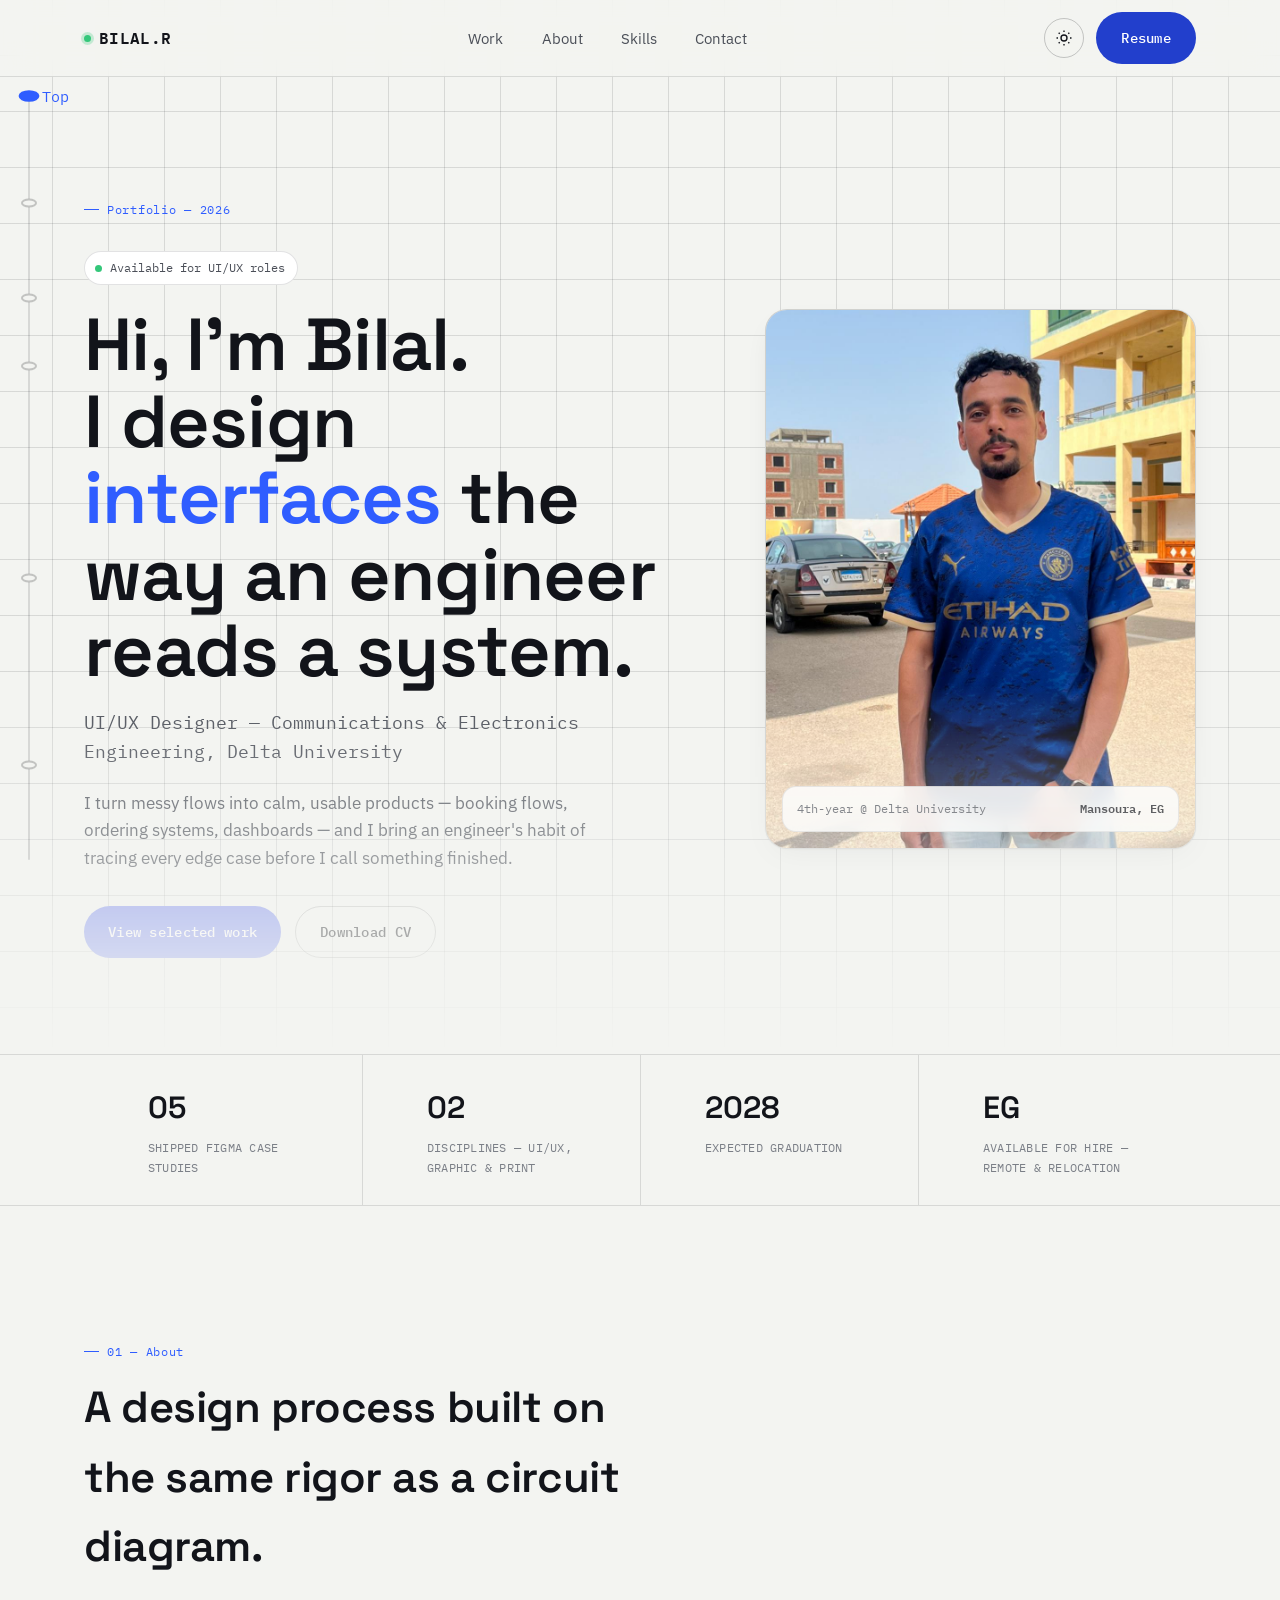
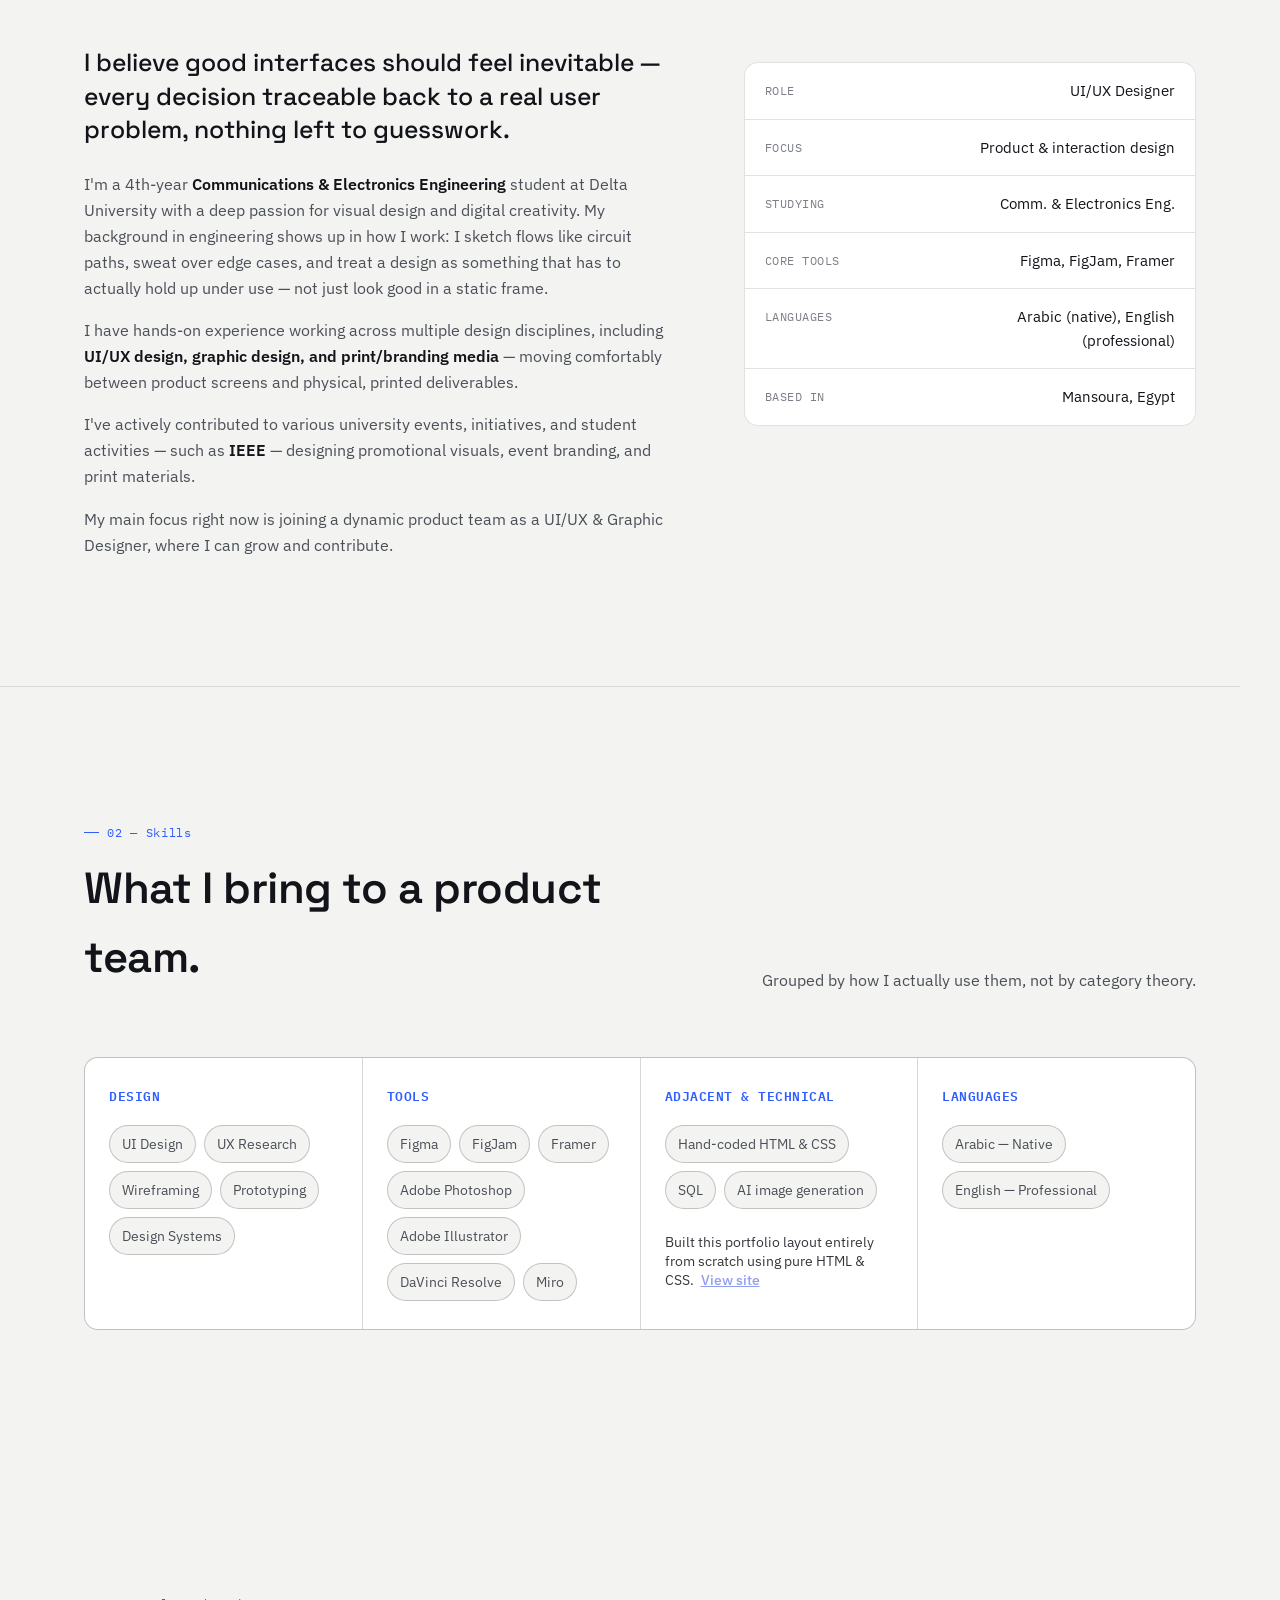
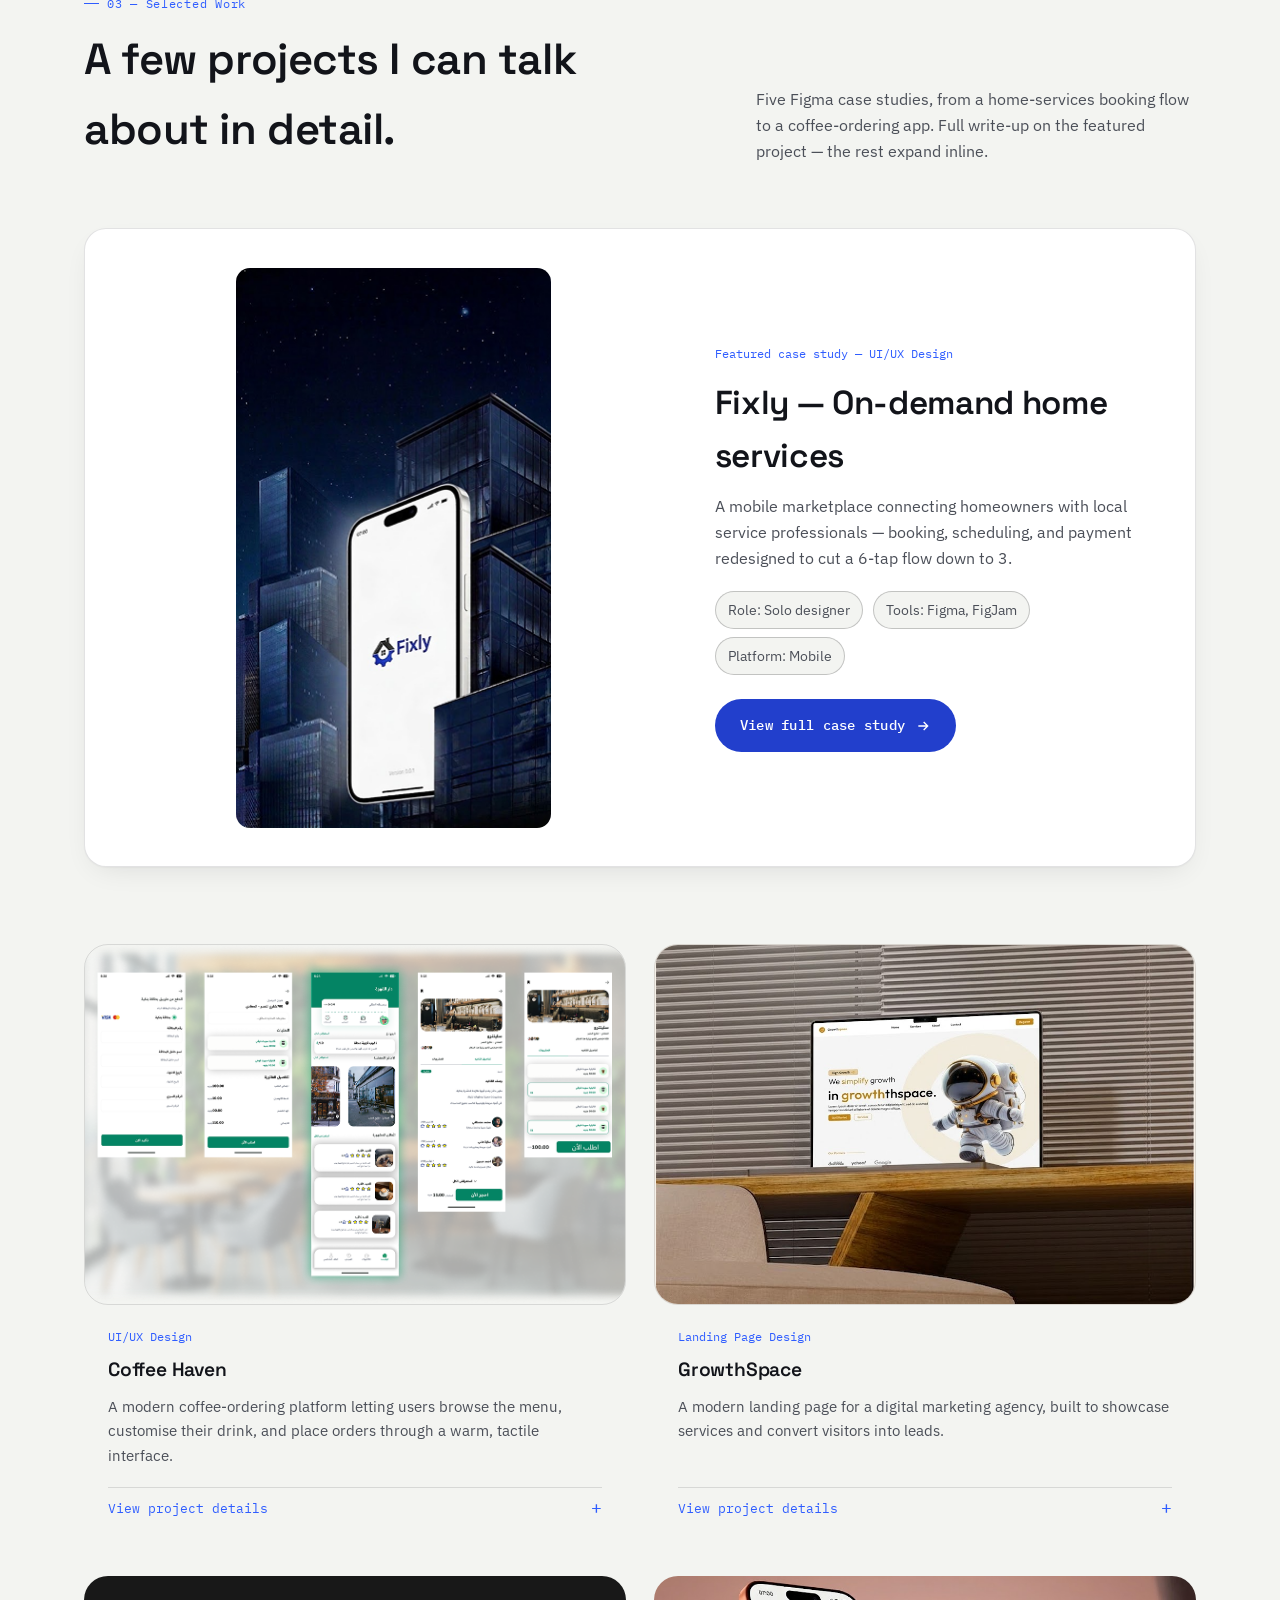
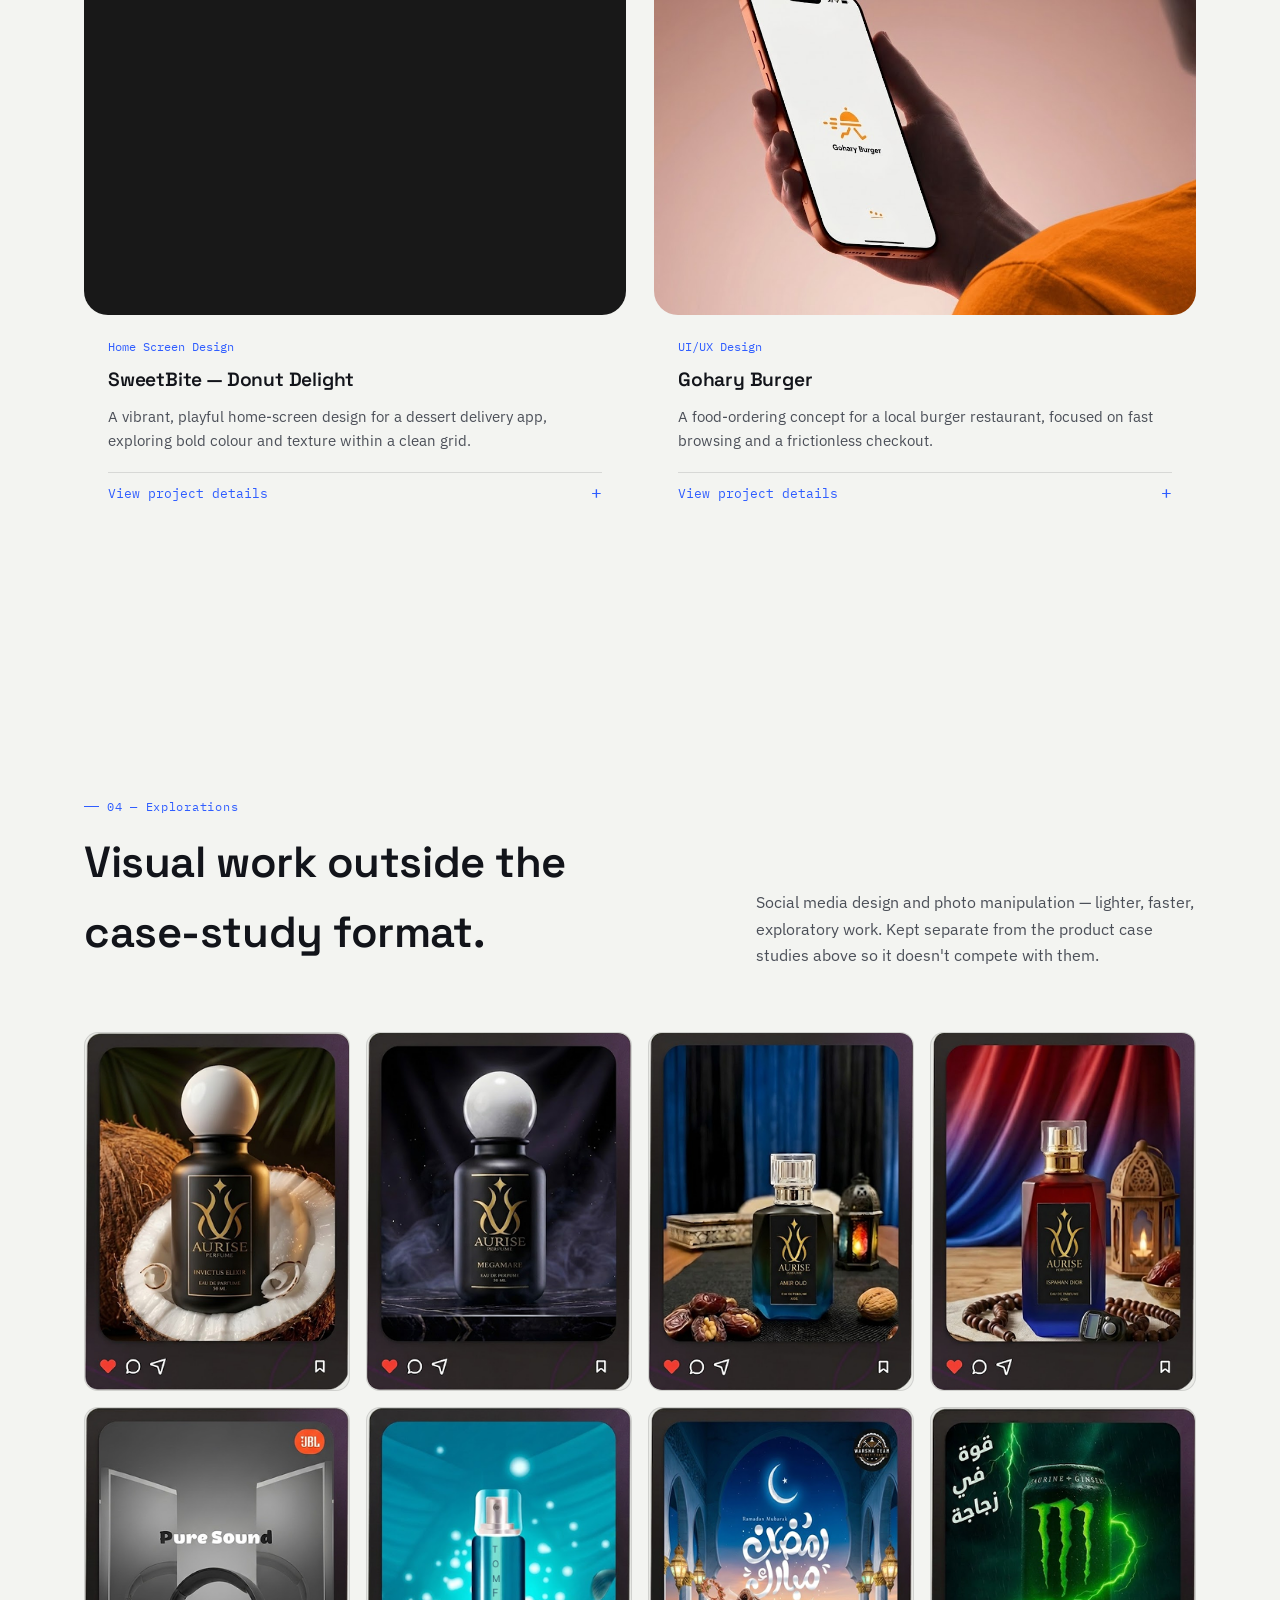
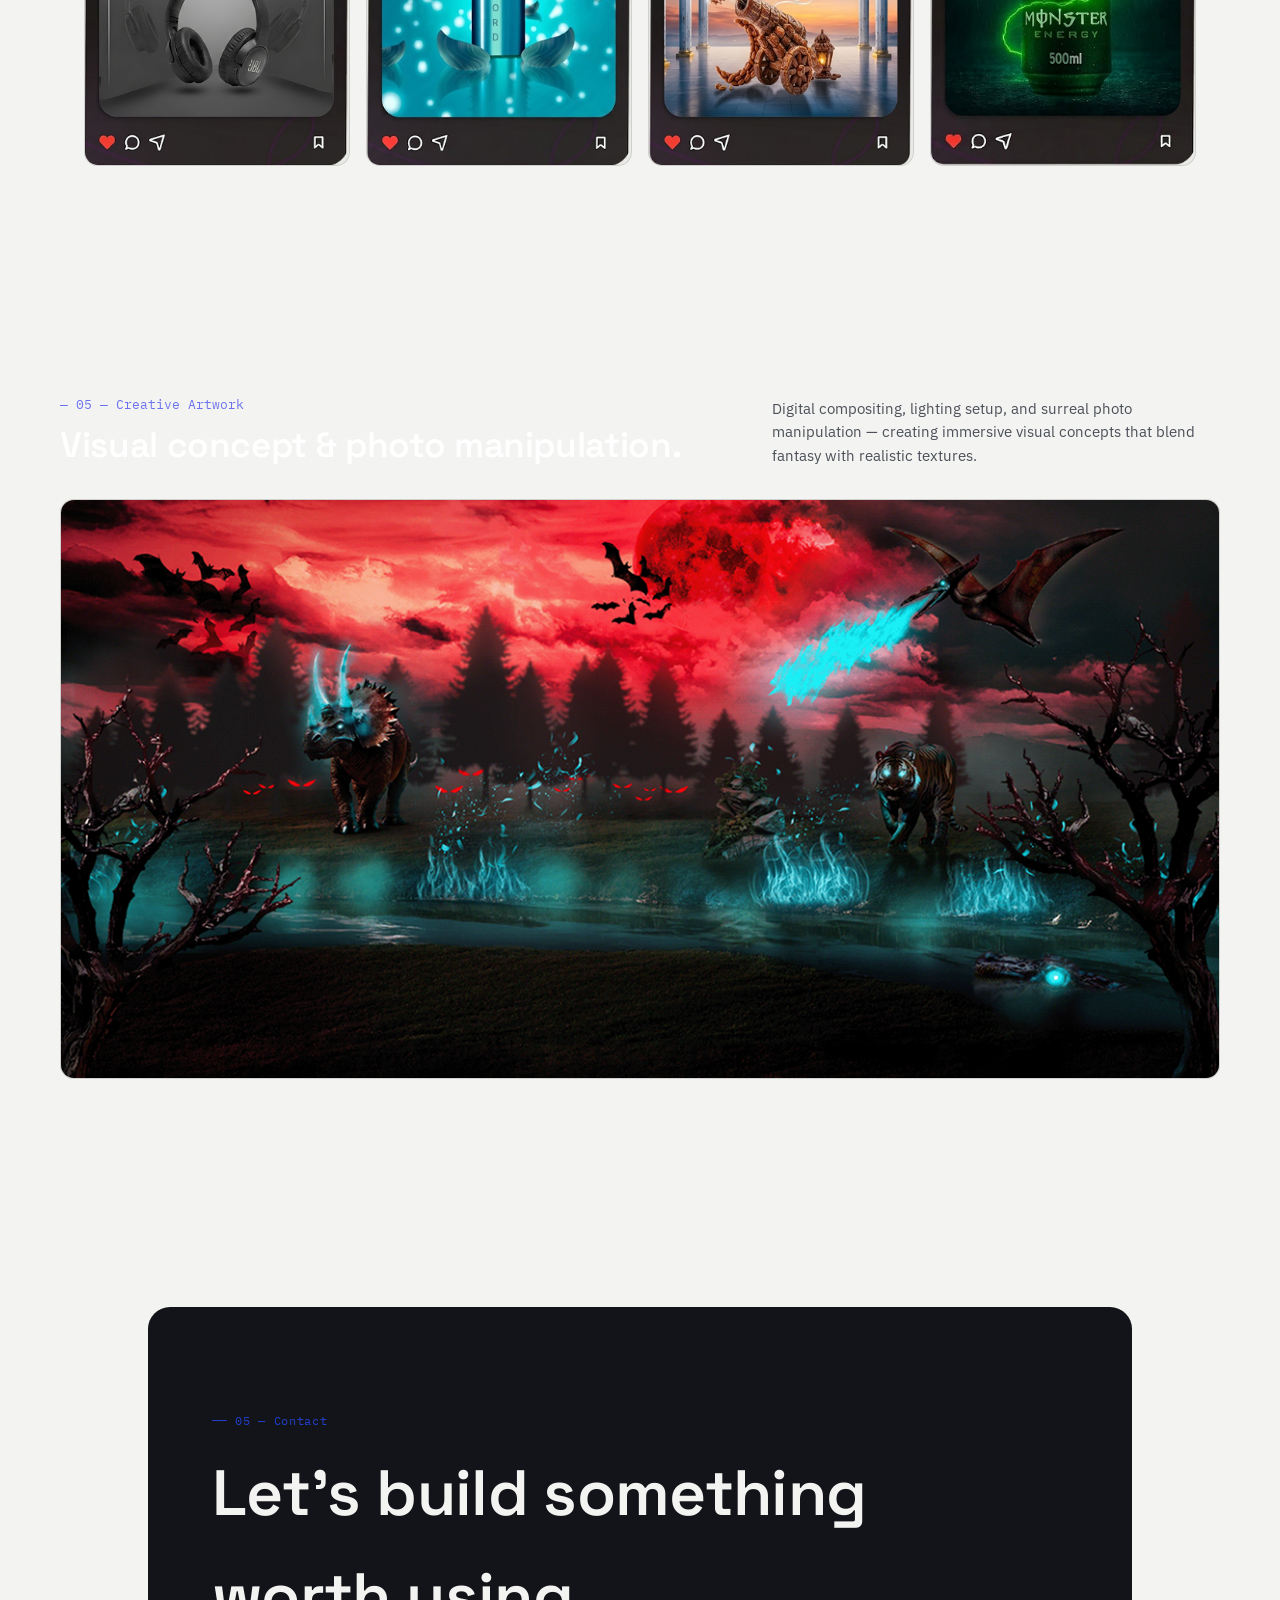
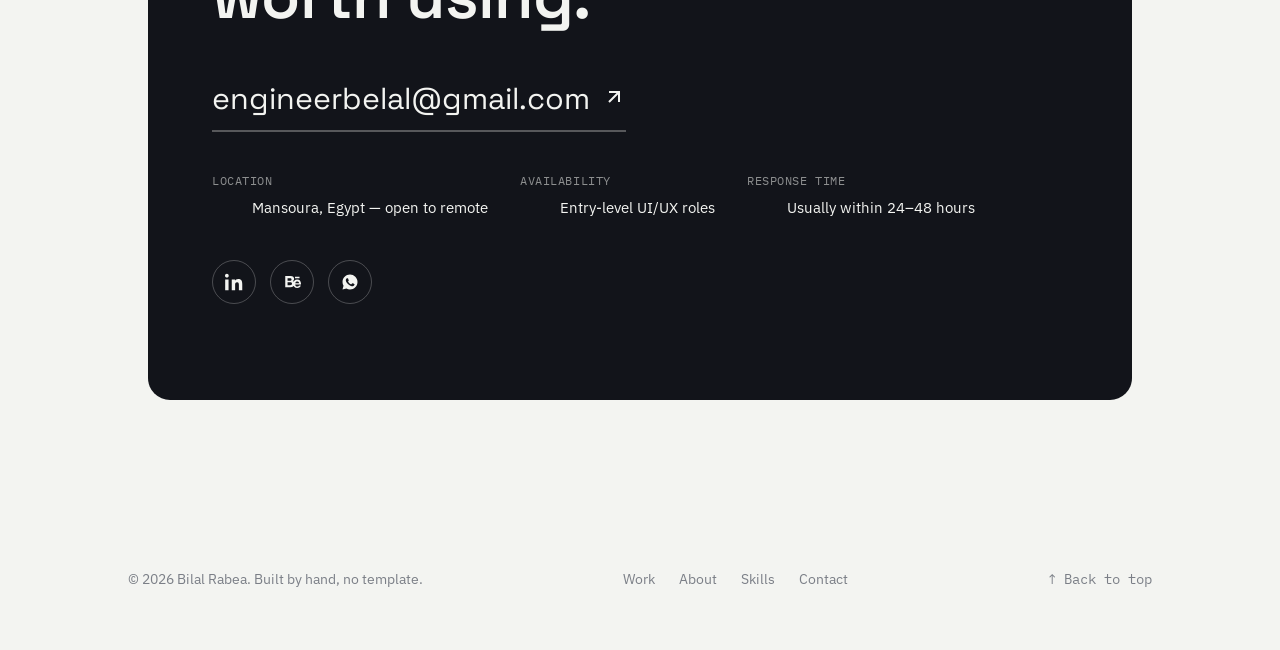
==== commit 9756608b: "Update index.html" ====
--- a/index.html
+++ b/index.html
@@ -173,14 +173,19 @@
             <span class="chip">Miro</span>
           </div>
         </div>
-        <div class="skill-card">
-          <h3>Adjacent &amp; Technical</h3>
-          <div class="chip-list">
-            <span class="chip">HTML / CSS basics</span>
-            <span class="chip">SQL</span>
-            <span class="chip">AI image generation</span>
-          </div>
-        </div>
+     <div class="skill-card">
+  <h3>Adjacent &amp; Technical</h3>
+  <div class="chip-list">
+    <span class="chip">Hand-coded HTML &amp; CSS</span>
+    <span class="chip">SQL</span>
+    <span class="chip">AI image generation</span>
+  </div>
+  
+  <p class="skill-note" style="margin-top: 0.8rem; font-size: 0.85rem; opacity: 0.85; line-height: 1.4; border-top: 1px solid rgba(255, 255, 255, 0.1); padding-top: 0.6rem;">
+    Built this portfolio layout entirely from scratch using pure HTML &amp; CSS. 
+    <a href="https://engbelalrabie-byte.github.io/project.pcb/" target="_blank" rel="noopener noreferrer" style="color: #7C8CF0; text-decoration: underline; margin-left: 4px; font-weight: 500;">View site</a>
+  </p>
+</div>
         <div class="skill-card">
           <h3>Languages</h3>
           <div class="chip-list">
@@ -508,4 +513,4 @@
 
 <script src="js/script.js"></script>
 </body>
-</html>+</html>
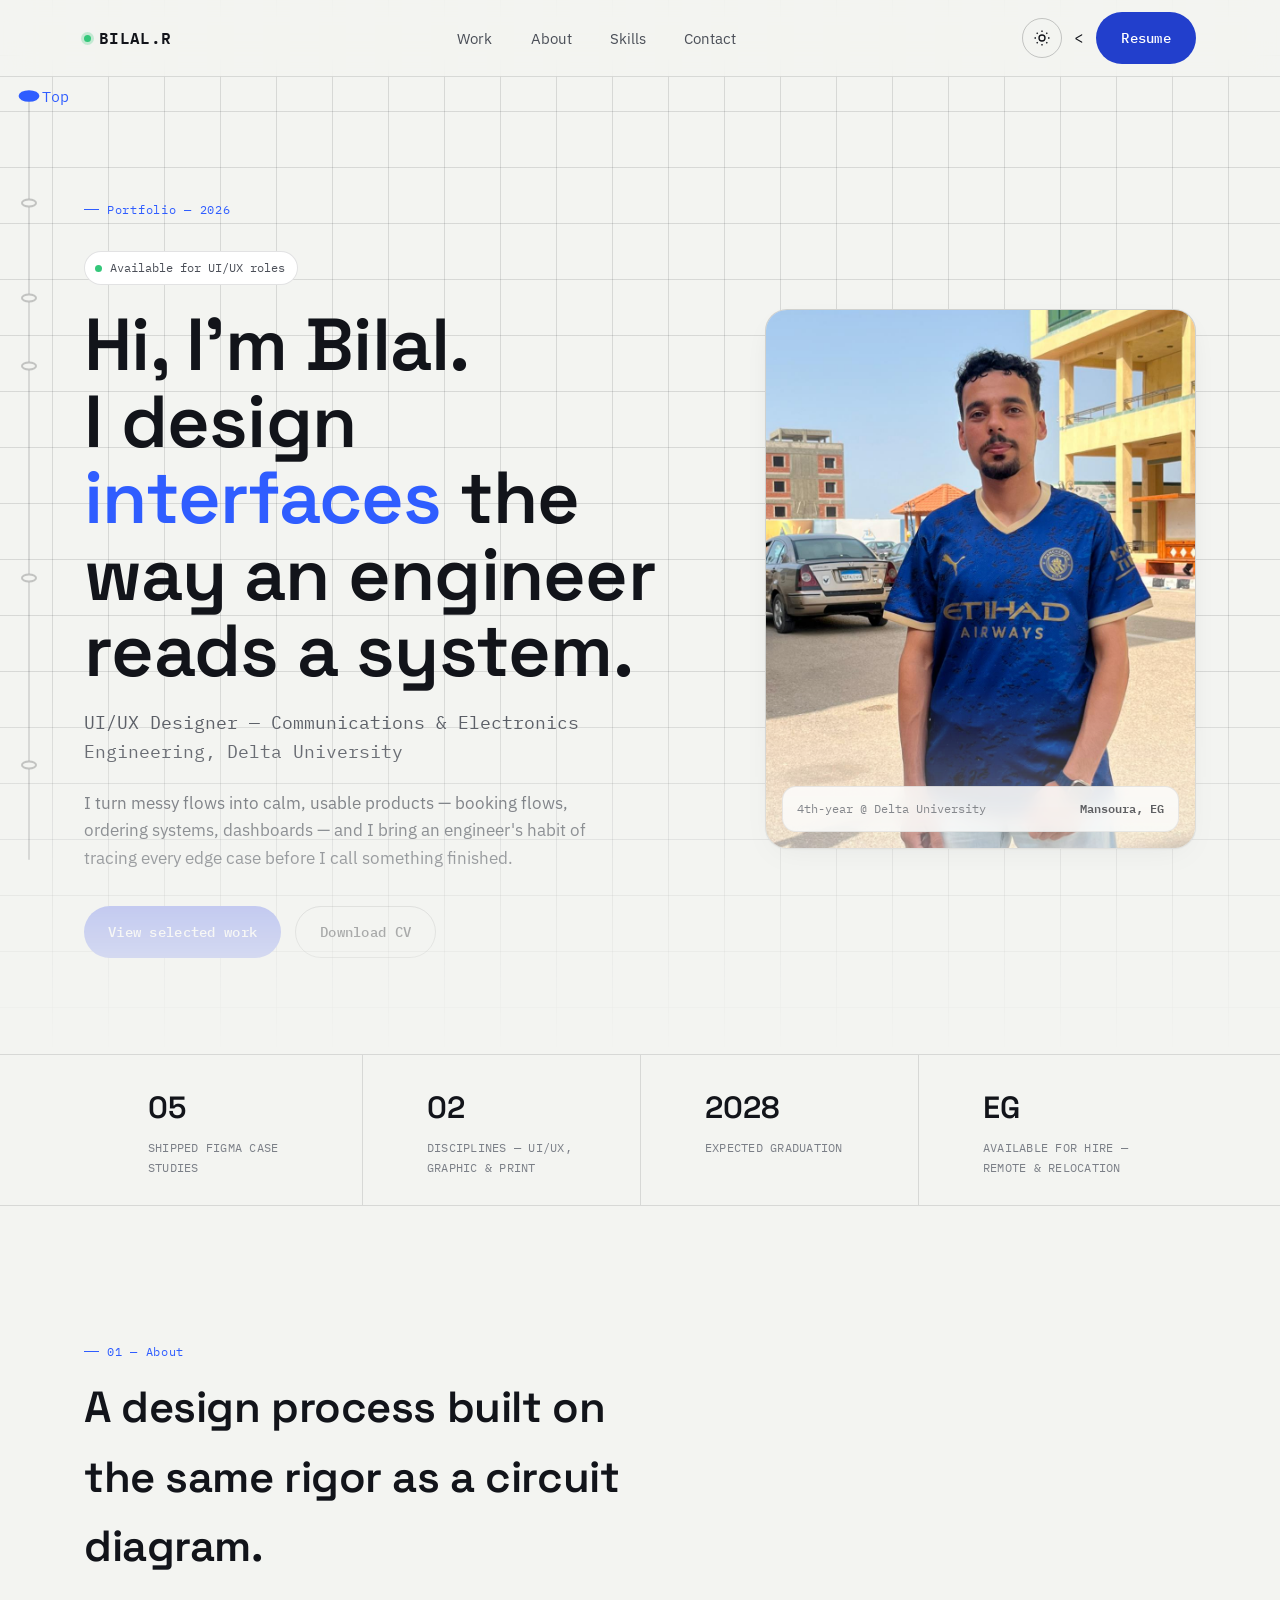
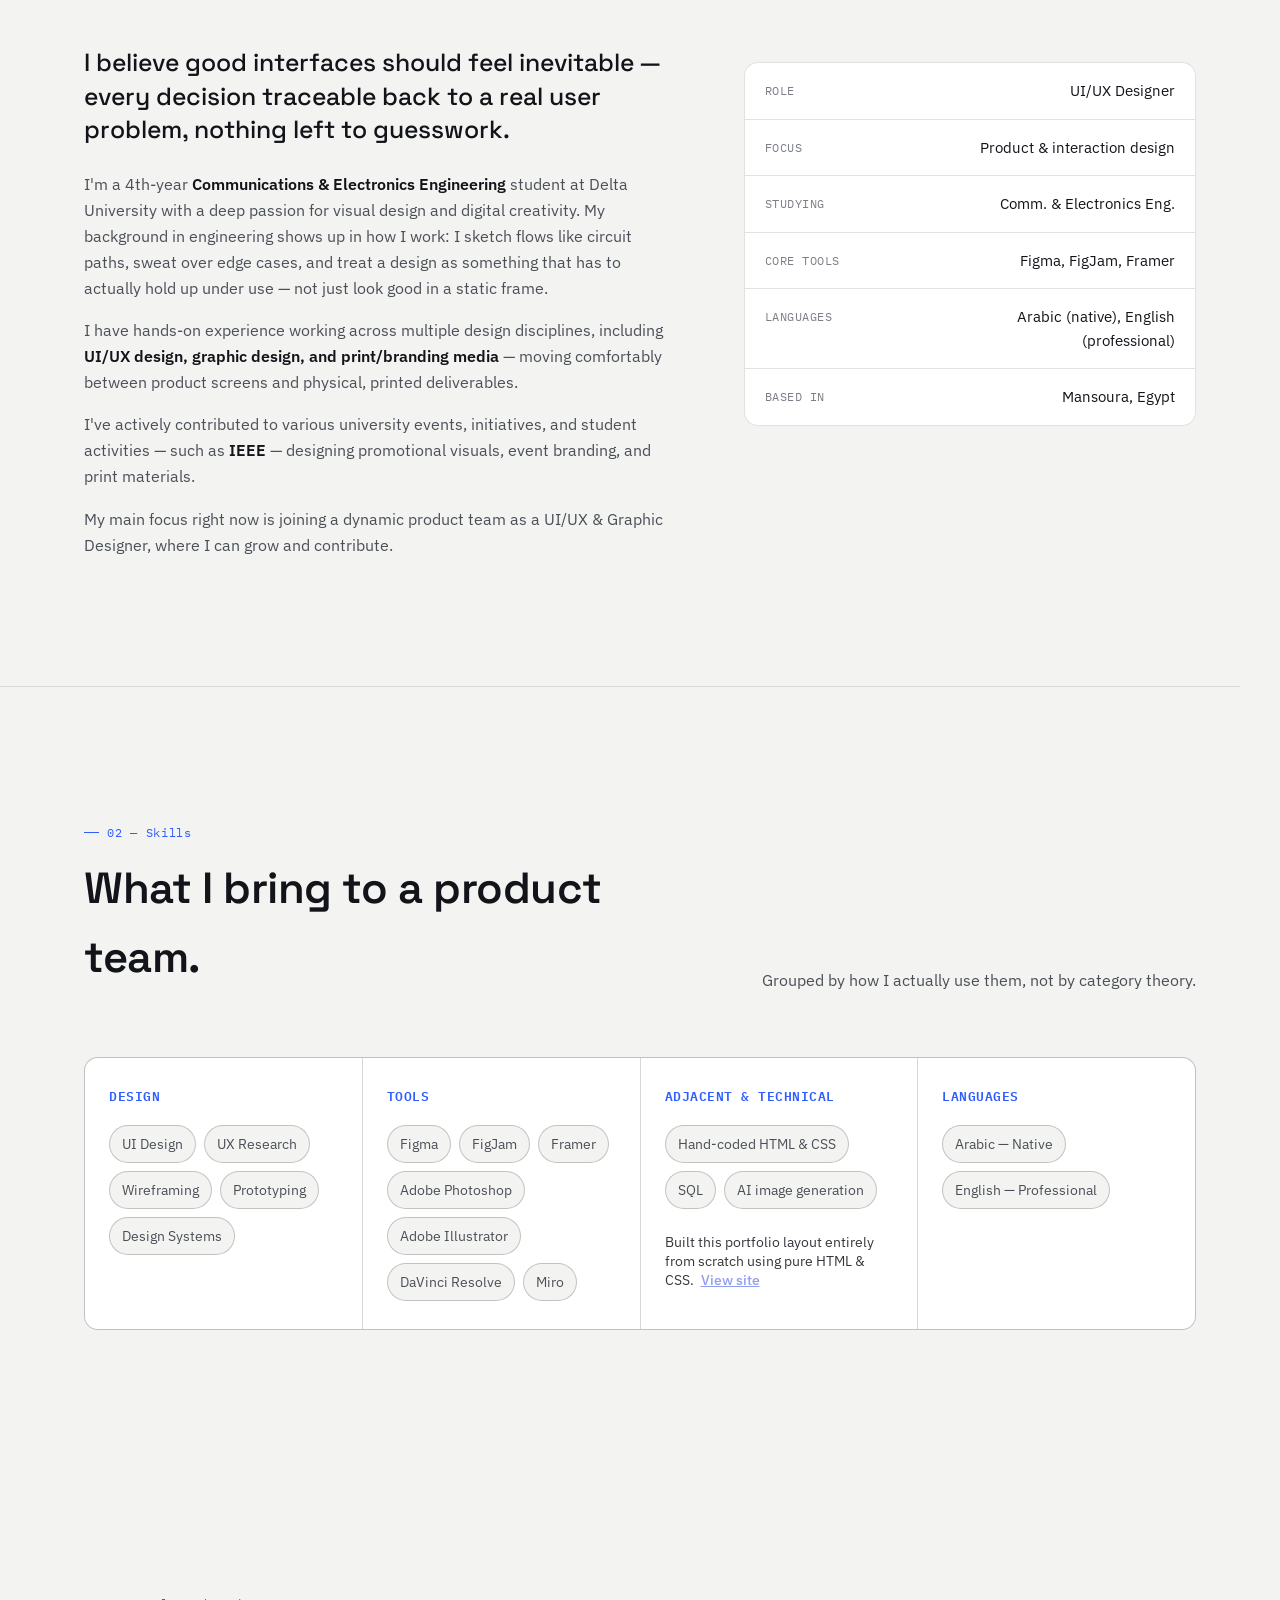
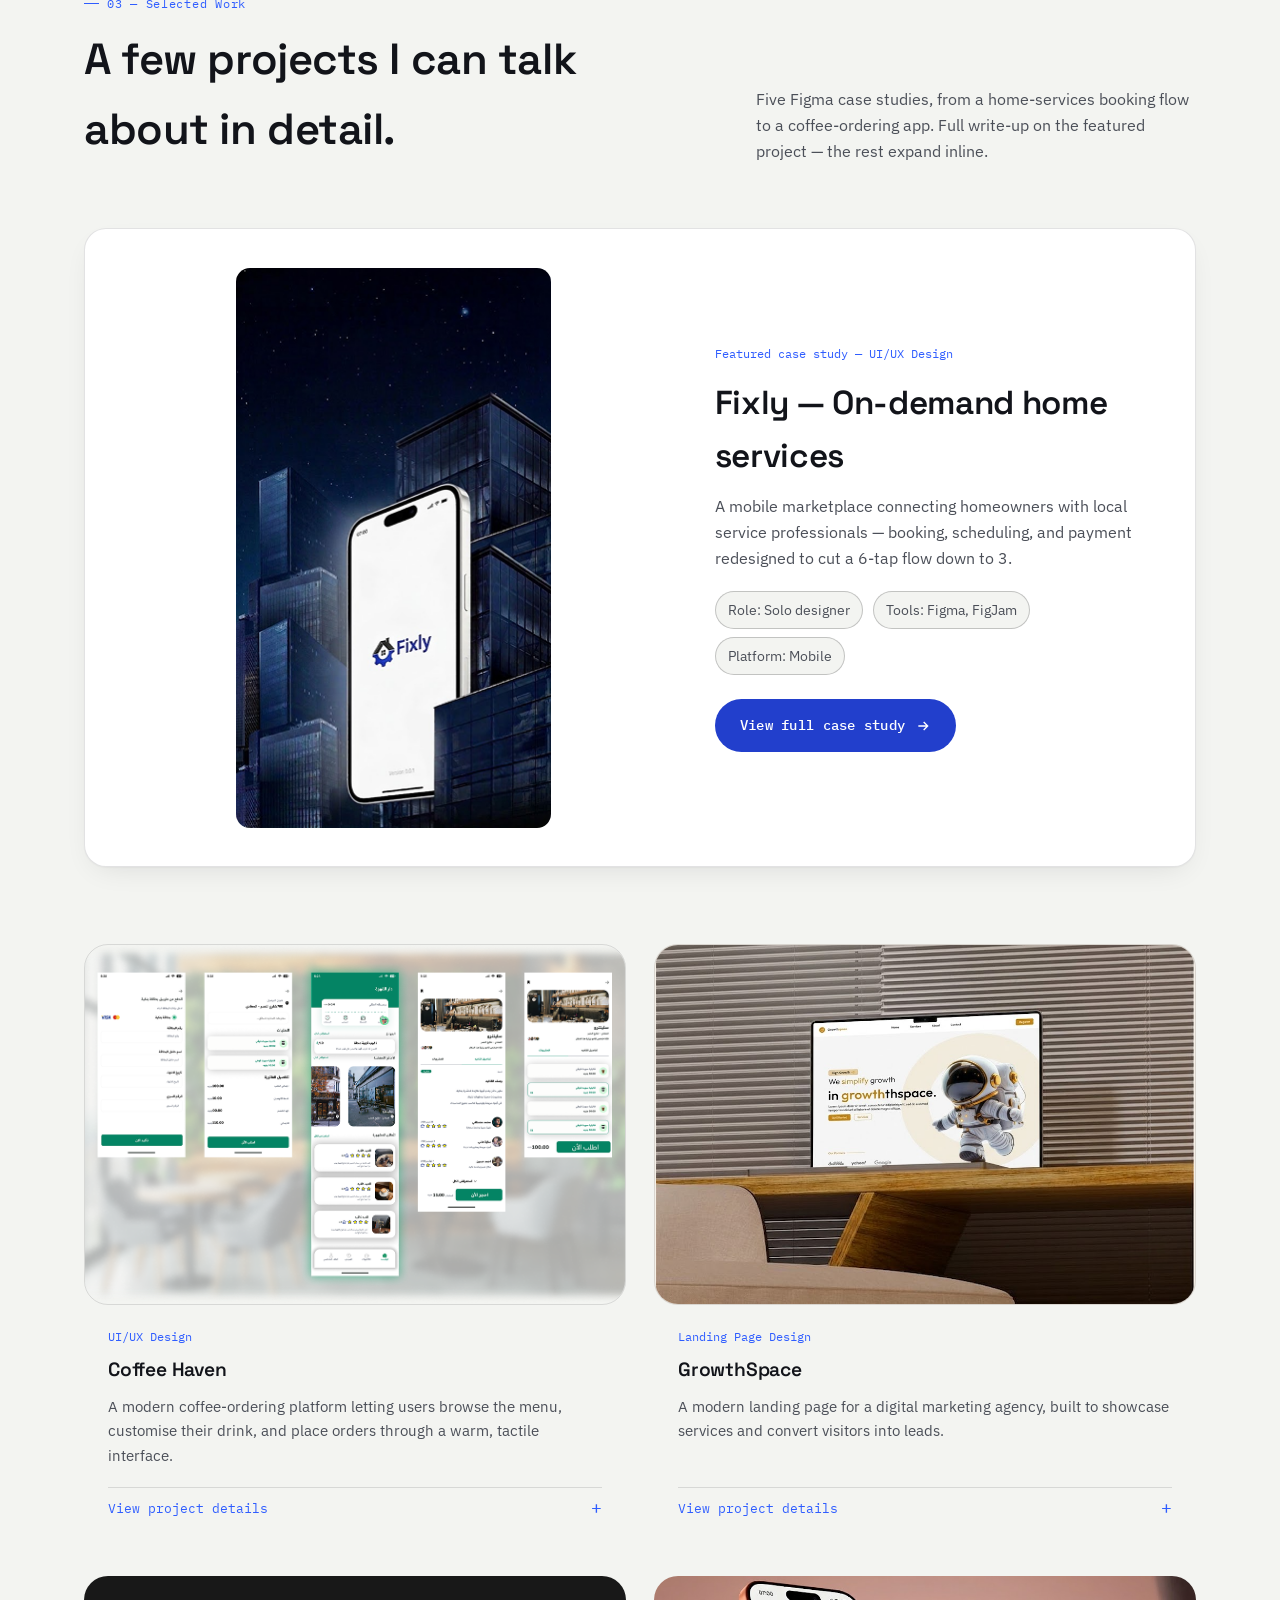
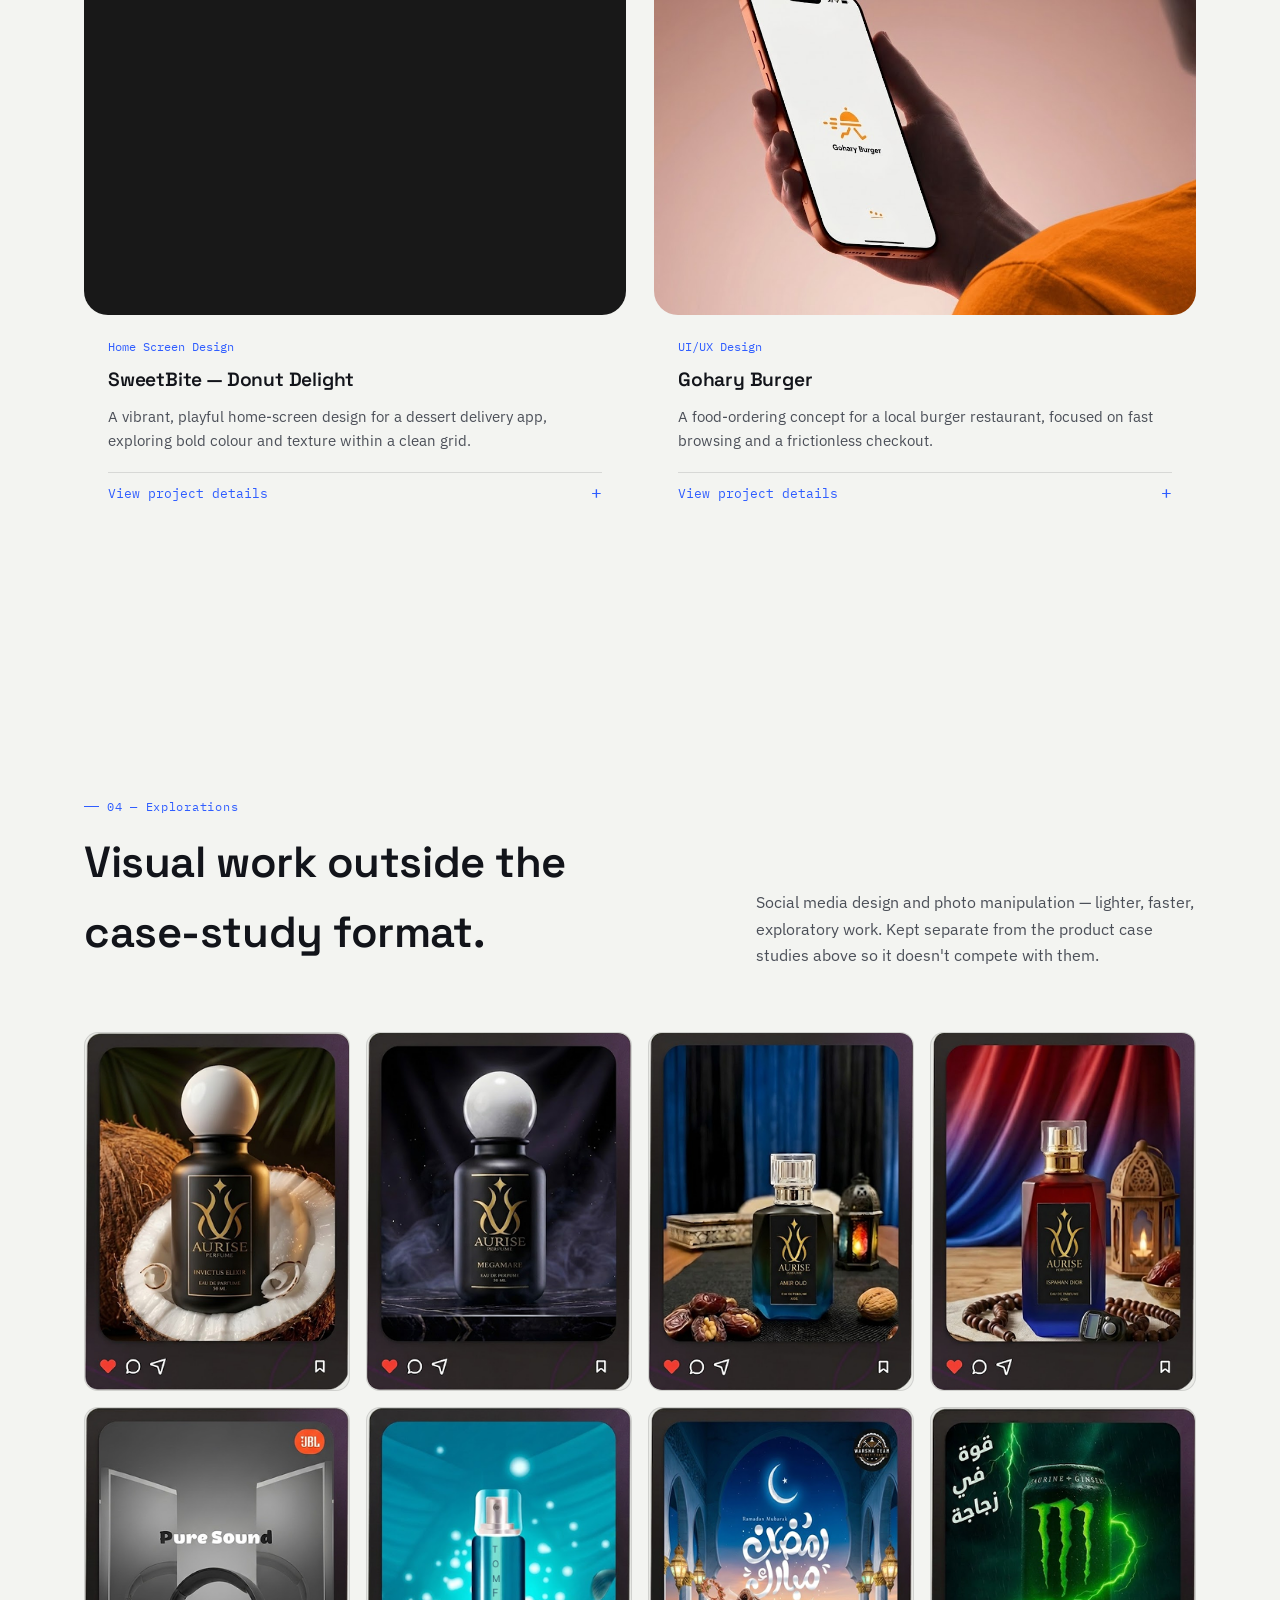
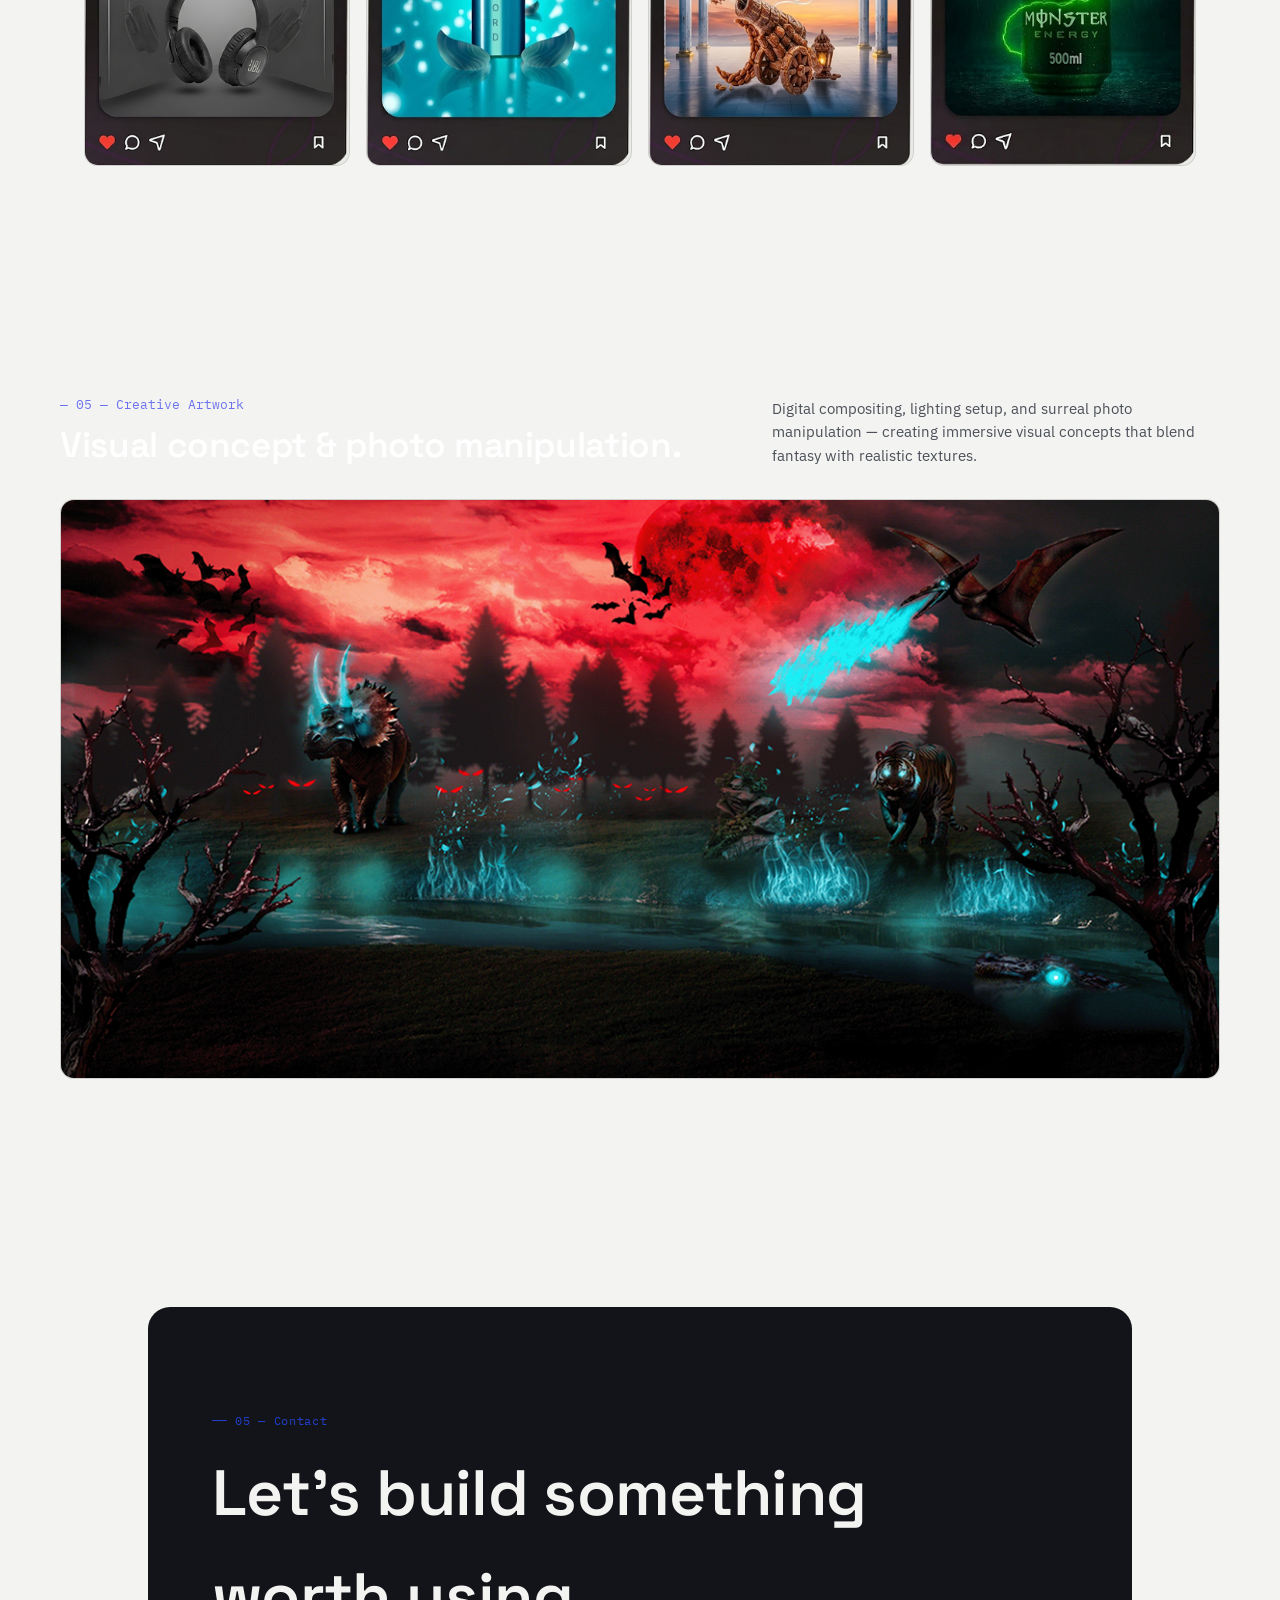
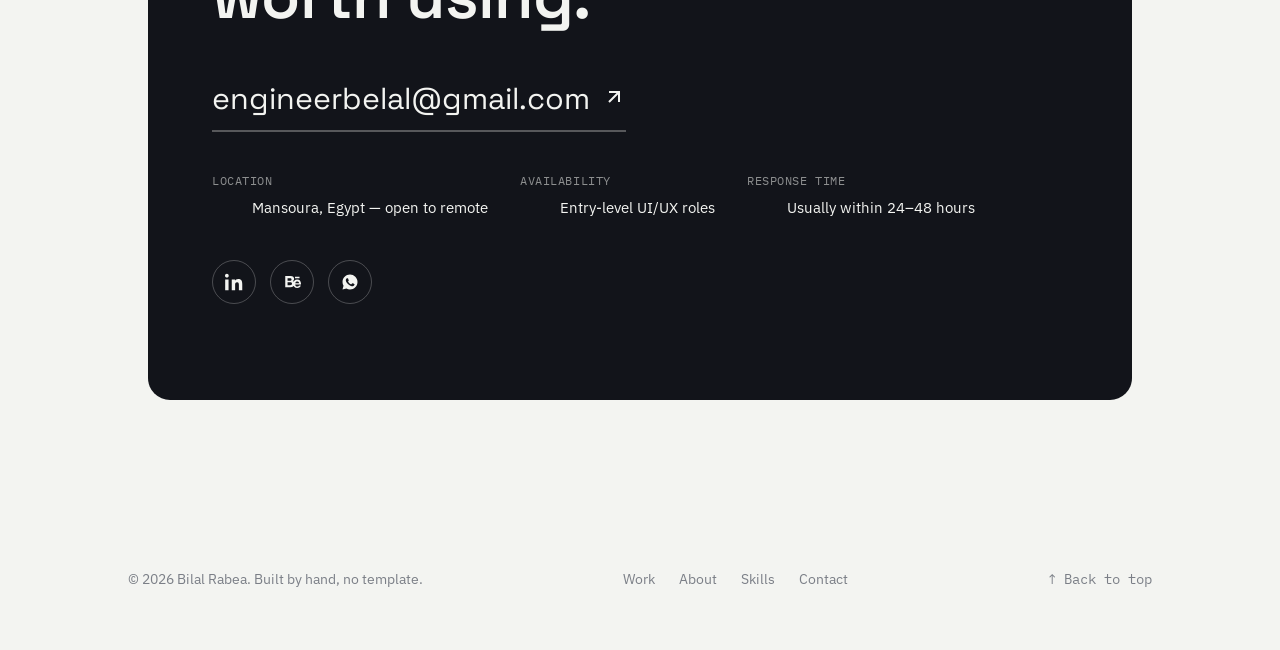
==== commit 365f15ff: "Update index.html" ====
--- a/index.html
+++ b/index.html
@@ -28,7 +28,7 @@
         <svg class="icon-sun" viewBox="0 0 24 24" fill="none" stroke="currentColor" stroke-width="1.8"><circle cx="12" cy="12" r="4"/><path d="M12 2v2M12 20v2M4.9 4.9l1.4 1.4M17.7 17.7l1.4 1.4M2 12h2M20 12h2M4.9 19.1l1.4-1.4M17.7 6.3l1.4-1.4"/></svg>
         <svg class="icon-moon" viewBox="0 0 24 24" fill="none" stroke="currentColor" stroke-width="1.8"><path d="M21 12.8A9 9 0 1111.2 3a7 7 0 009.8 9.8z"/></svg>
       </button>
-      <a class="btn btn-primary" href="files/Belal__Rabea_UIUX_CV.pdf" download>Resume</a>
+      <<a class="btn btn-primary" href="files/Belal__Rabea_UIUX_CV.pdf" target="_blank" rel="noopener noreferrer">Resume</a>
       <button class="menu-toggle" data-menu-toggle type="button" aria-expanded="false" aria-controls="mobile-menu" aria-label="Open menu">
         <svg viewBox="0 0 24 24" fill="none" stroke="currentColor" stroke-width="1.8"><path d="M4 7h16M4 12h16M4 17h16"/></svg>
       </button>
@@ -76,7 +76,7 @@
           <p class="hero-desc">I turn messy flows into calm, usable products — booking flows, ordering systems, dashboards — and I bring an engineer's habit of tracing every edge case before I call something finished.</p>
           <div class="hero-ctas">
             <a class="btn btn-primary btn-light-cta" href="#work">View selected work</a>
-            <a class="btn btn-ghost" href="files/Belal__Rabea_UIUX_CV.pdf" download>Download CV</a>
+            <a class="btn btn-ghost" href="files/Belal__Rabea_UIUX_CV.pdf" download="Belal__Rabea_UIUX_CV.pdf">Download CV</a>
           </div>
         </div>
 
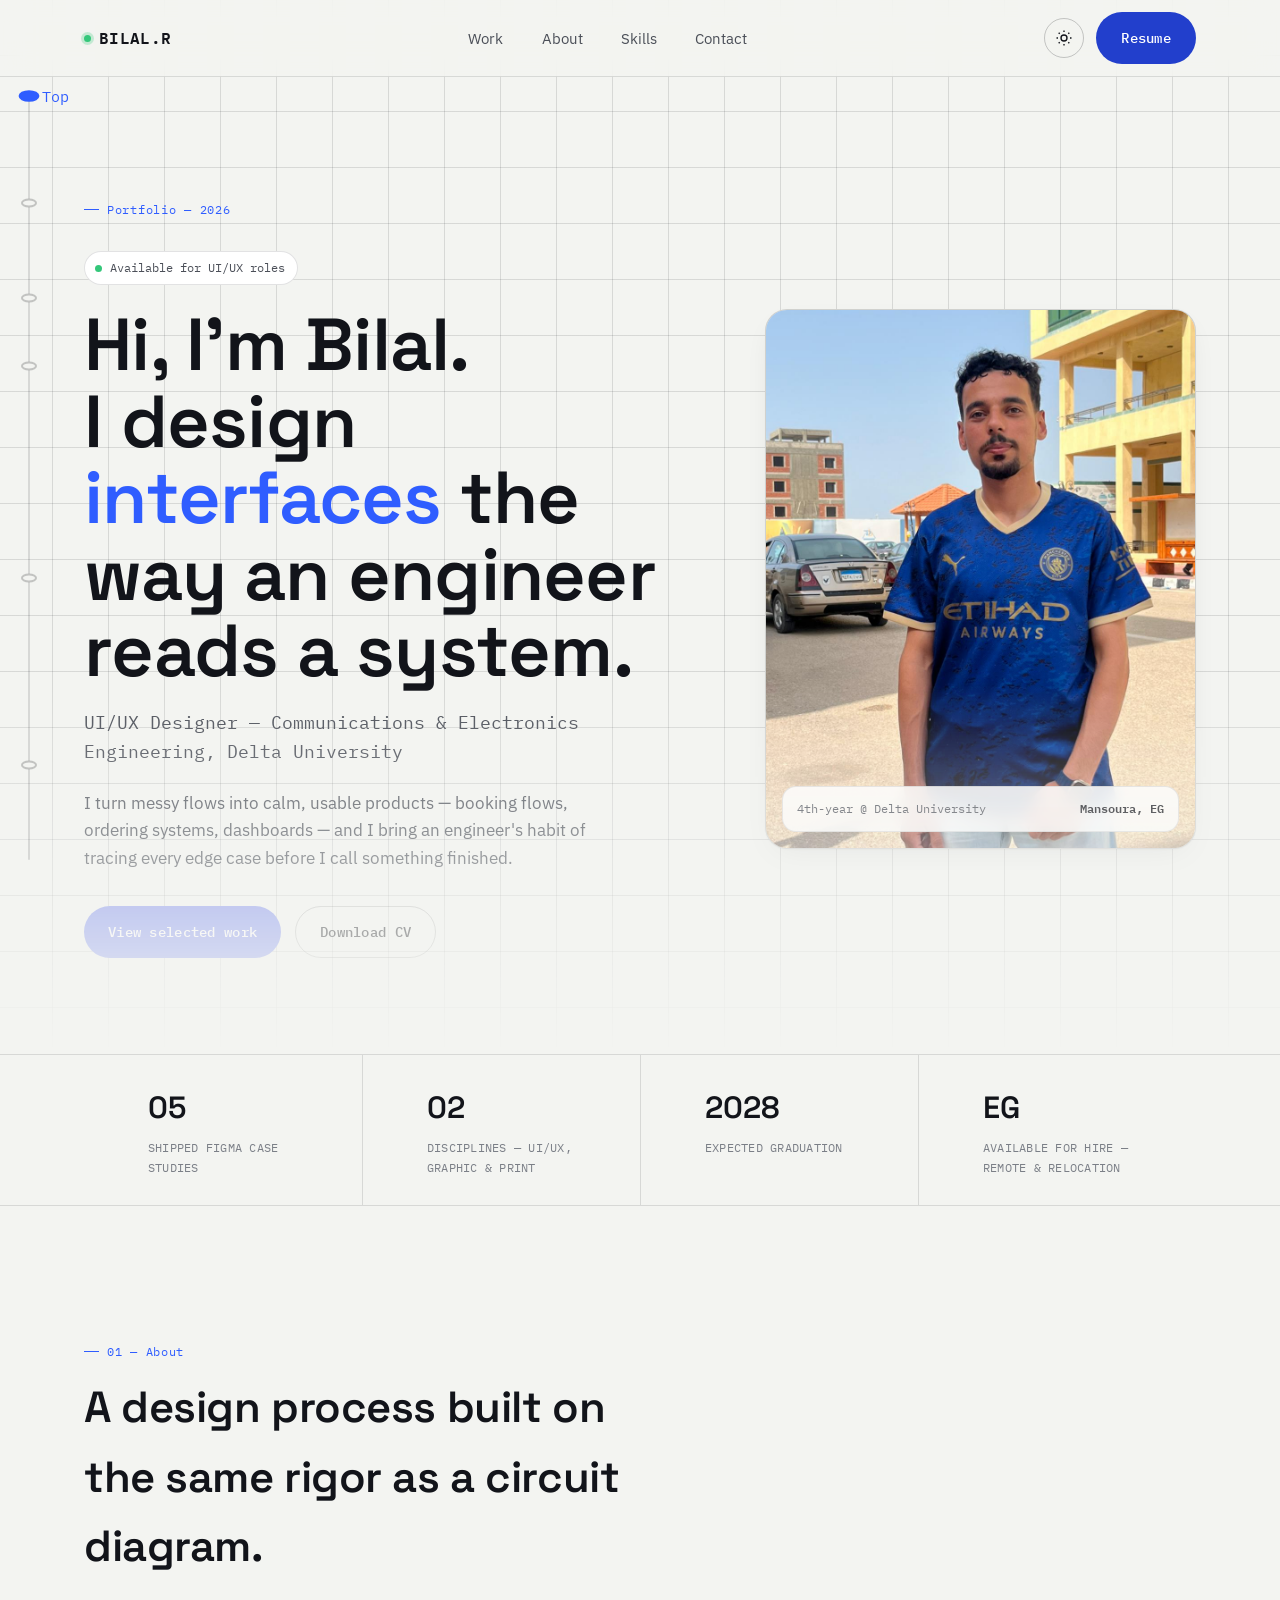
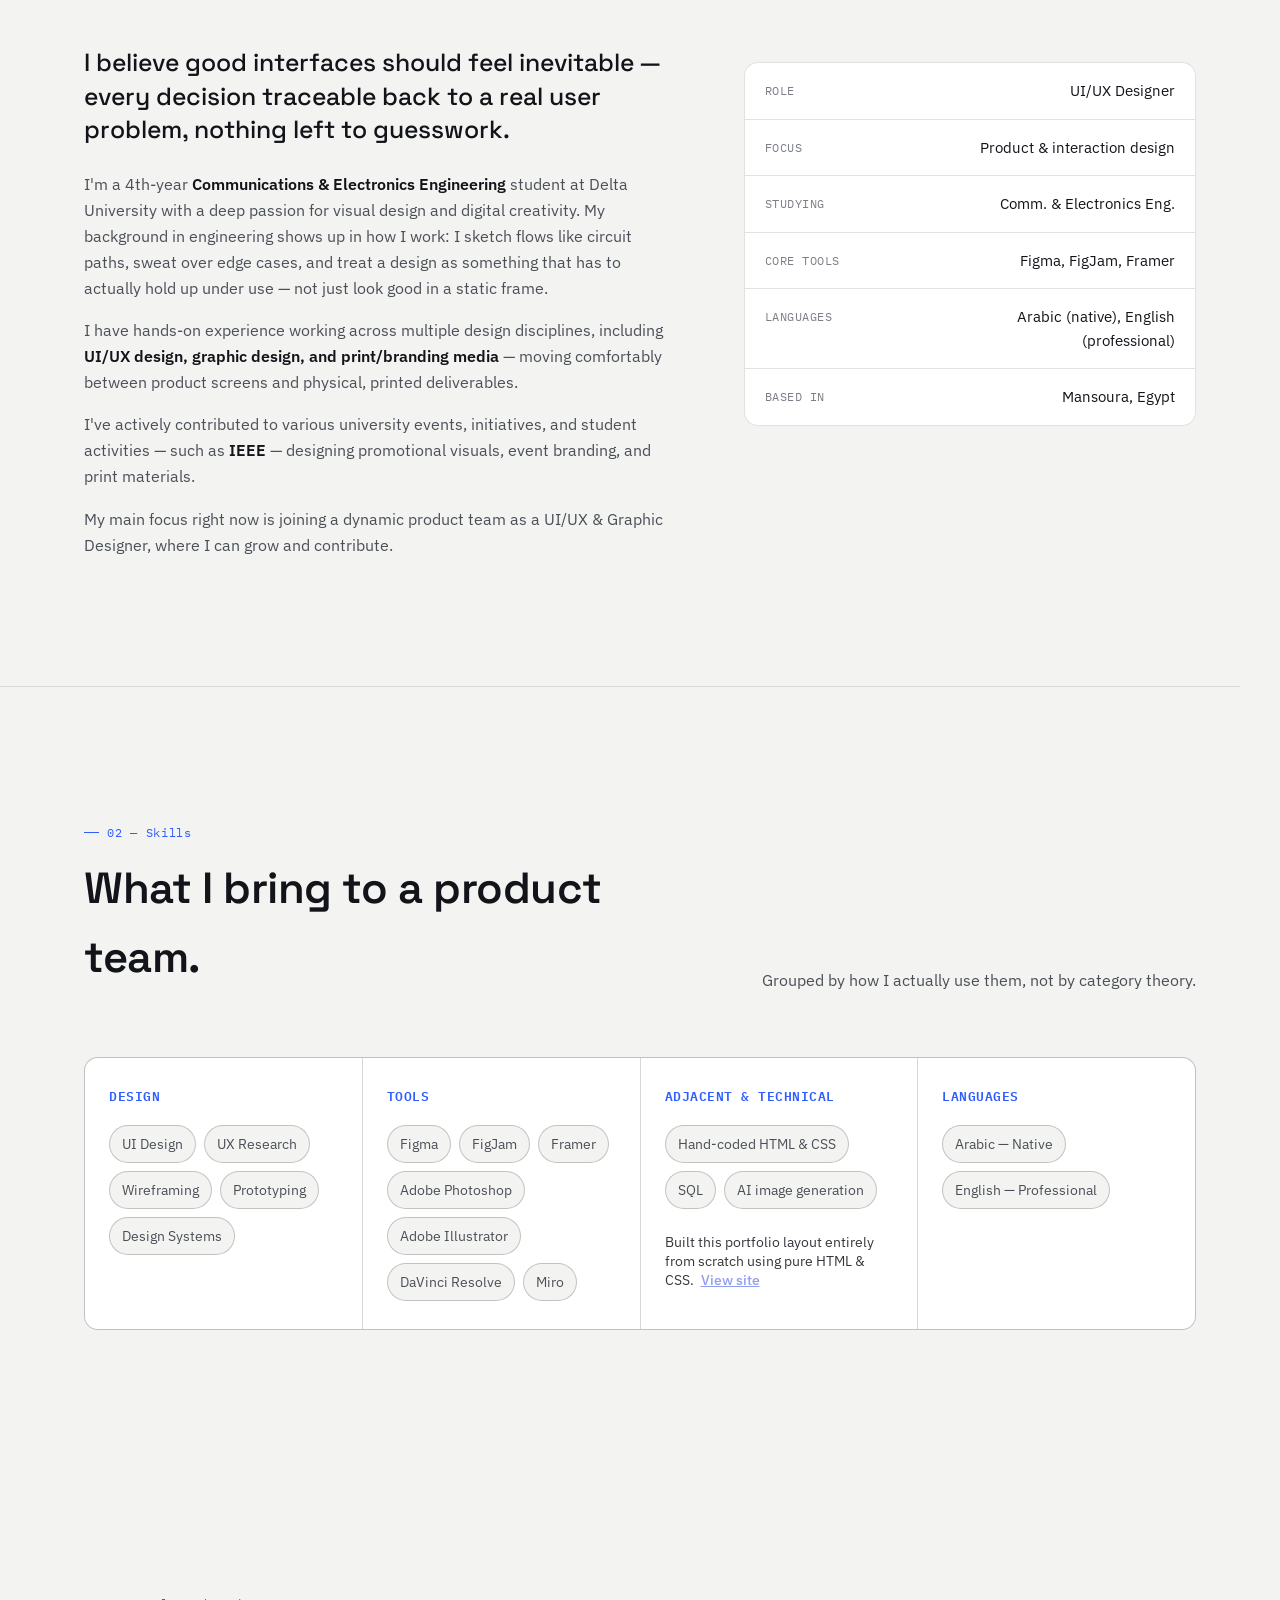
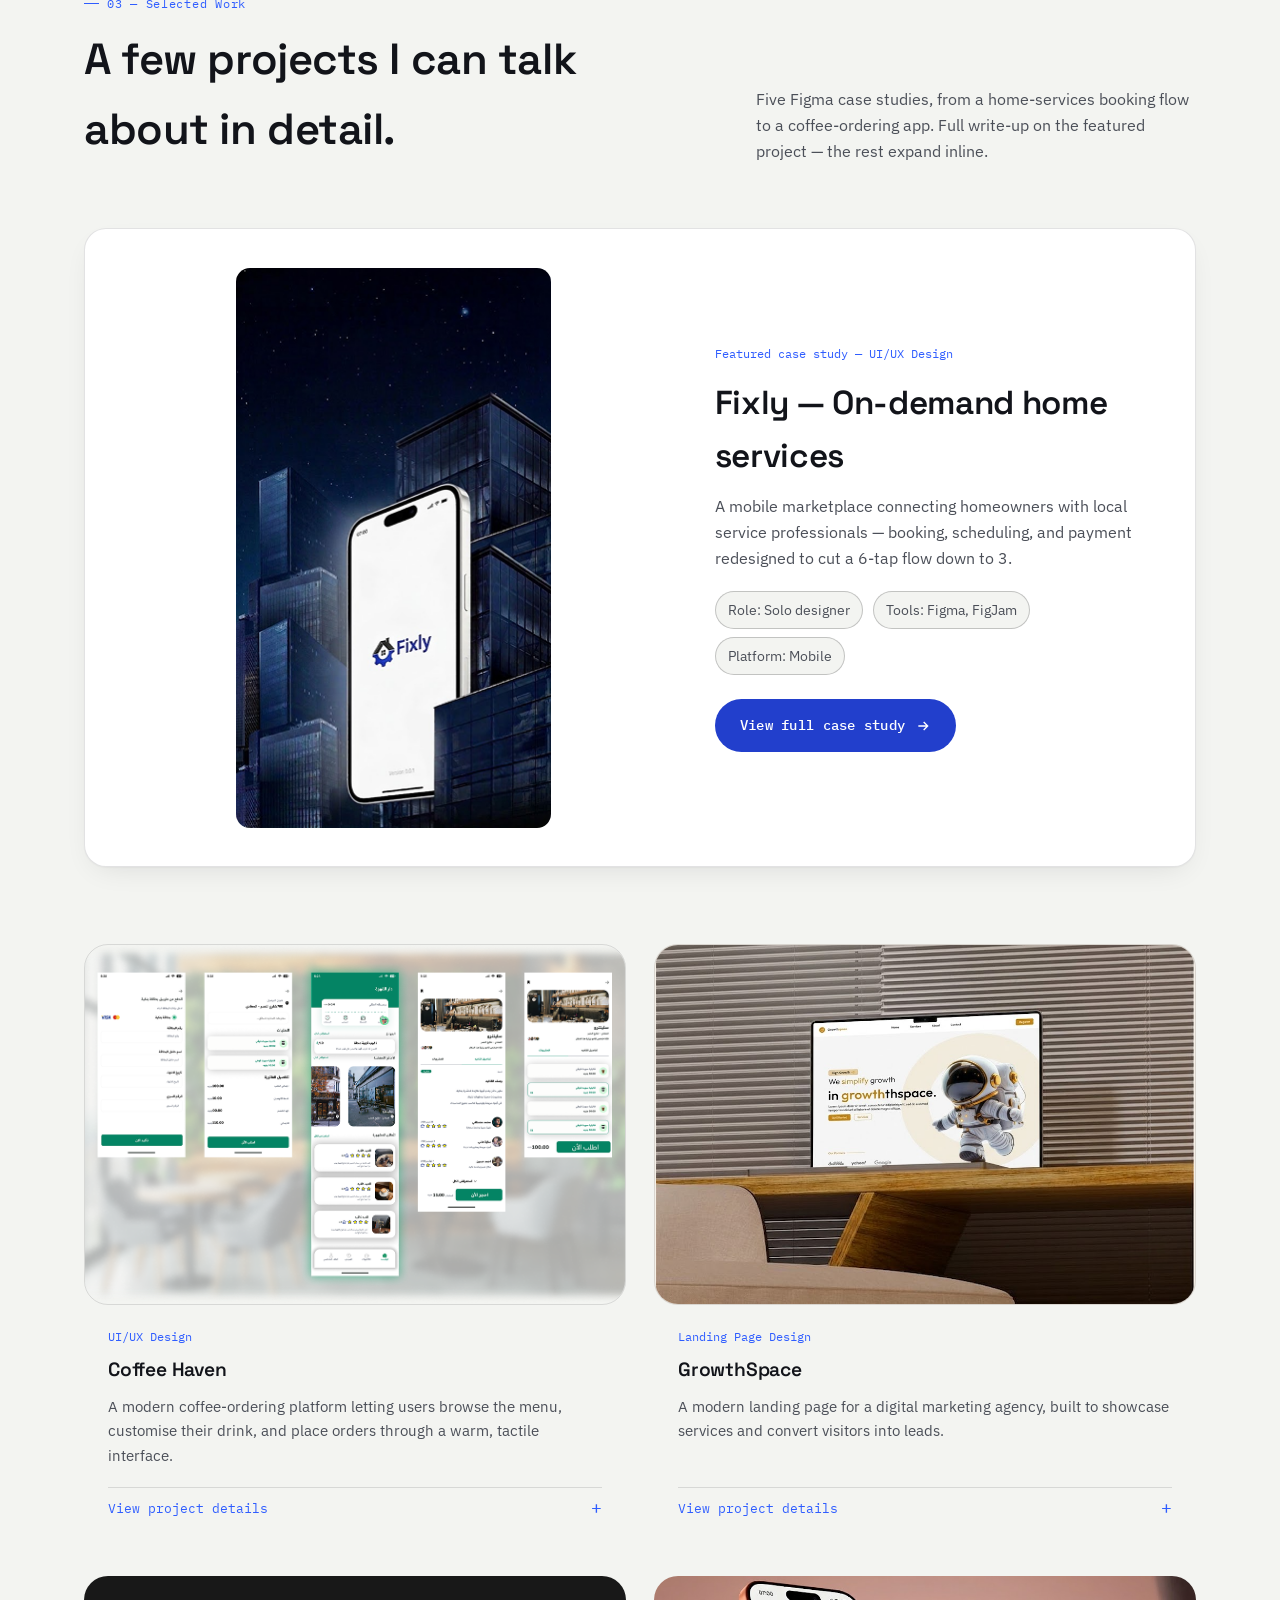
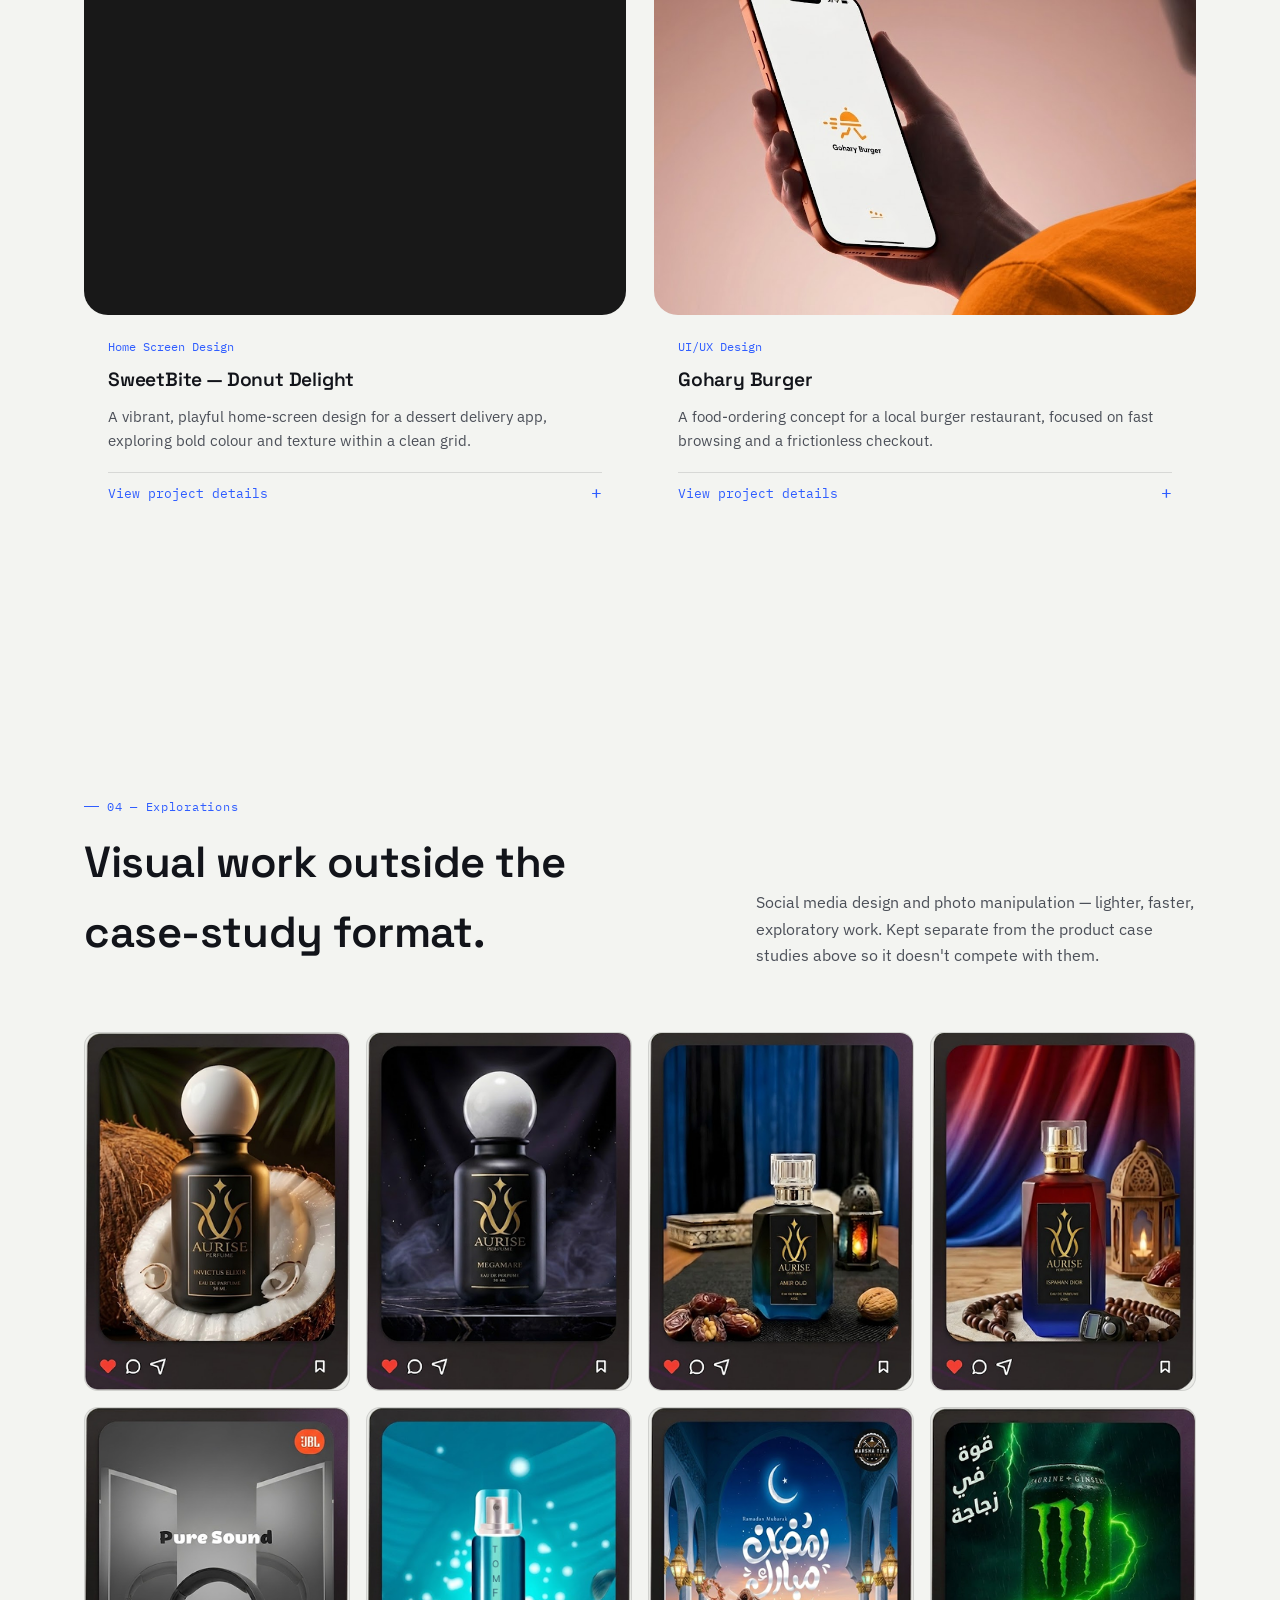
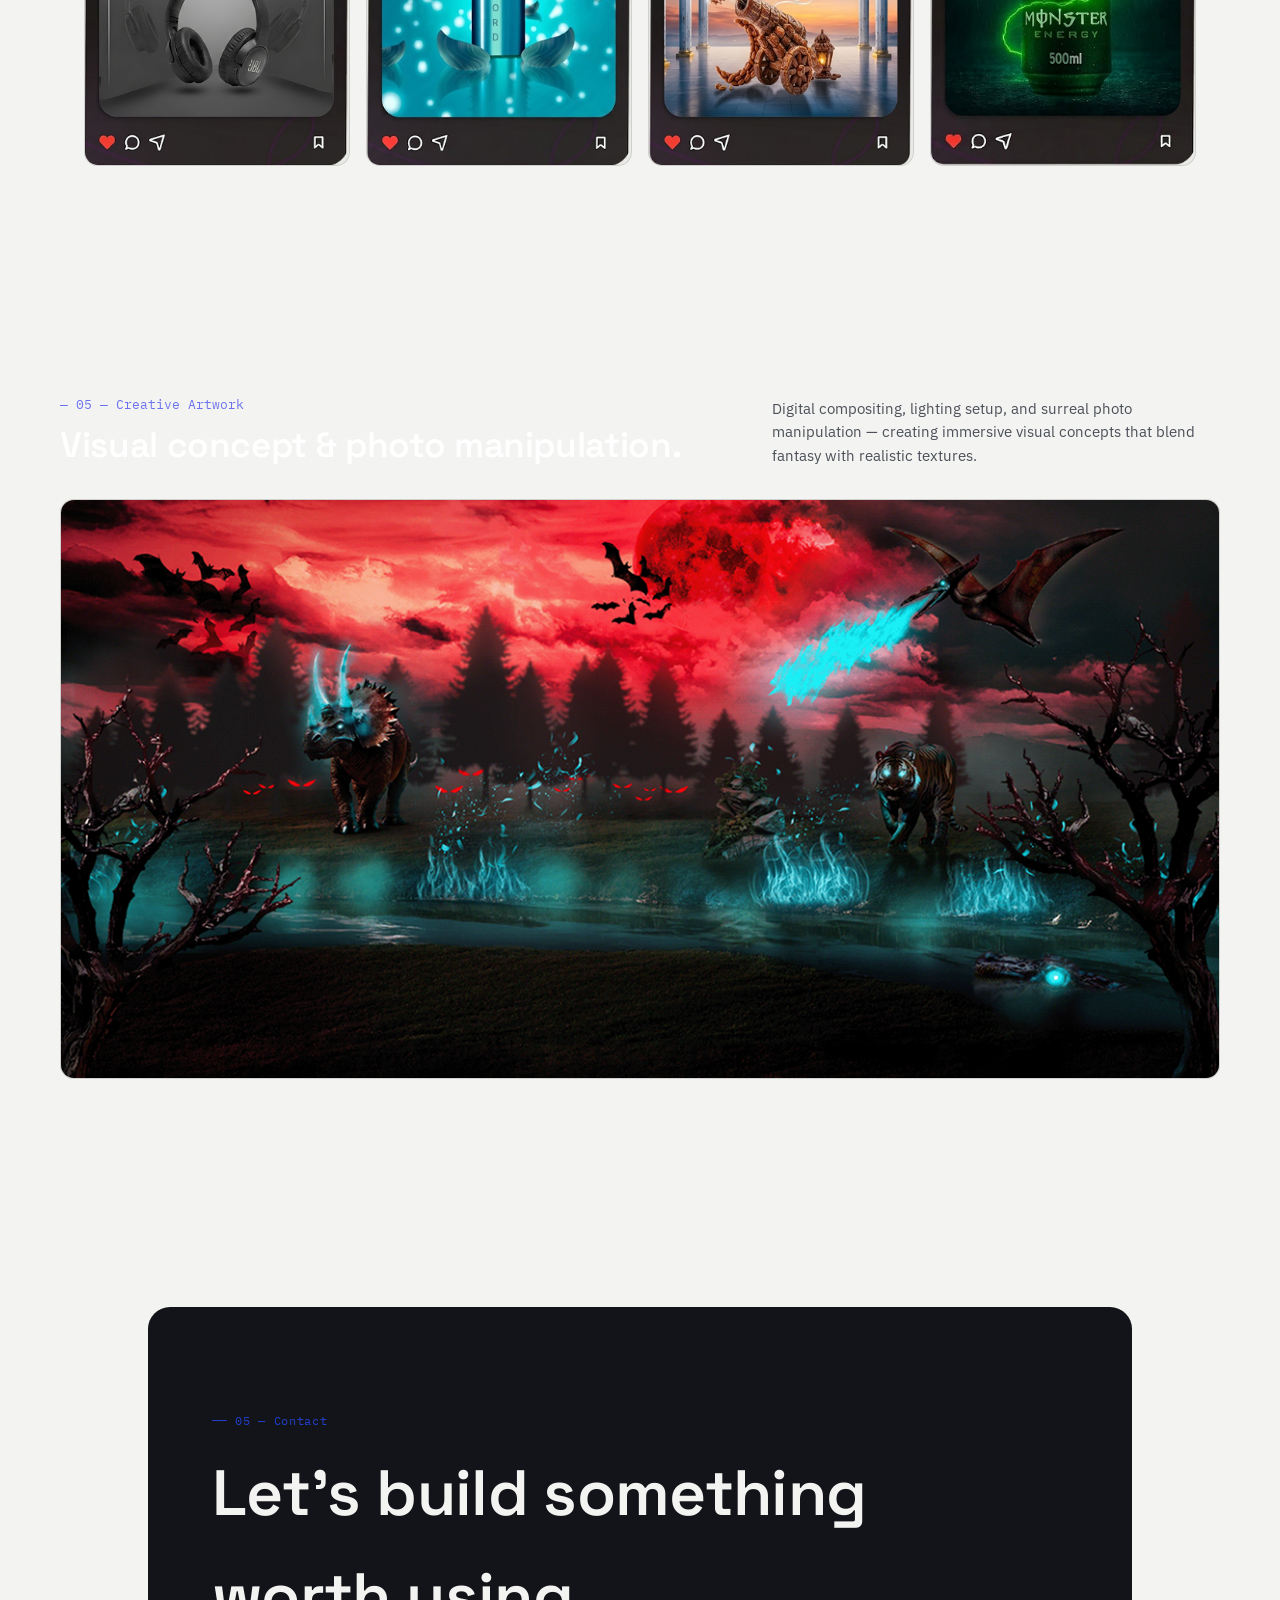
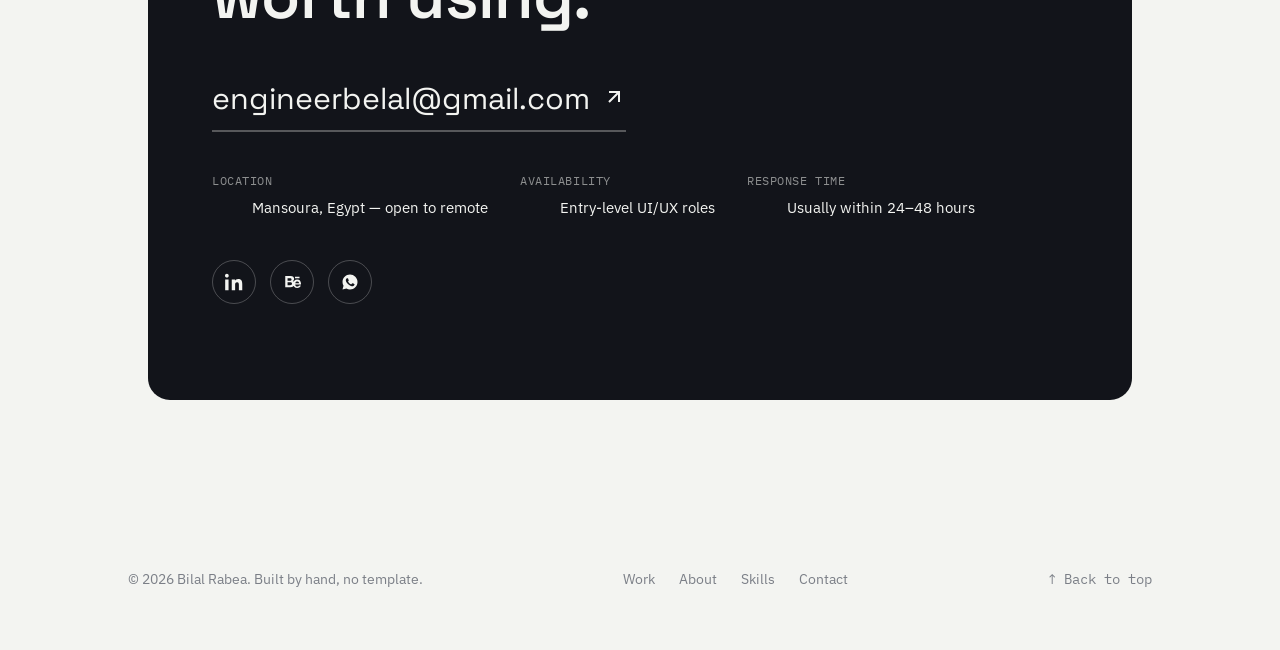
==== commit e67c0efb: "Update index.html" ====
--- a/index.html
+++ b/index.html
@@ -28,7 +28,7 @@
         <svg class="icon-sun" viewBox="0 0 24 24" fill="none" stroke="currentColor" stroke-width="1.8"><circle cx="12" cy="12" r="4"/><path d="M12 2v2M12 20v2M4.9 4.9l1.4 1.4M17.7 17.7l1.4 1.4M2 12h2M20 12h2M4.9 19.1l1.4-1.4M17.7 6.3l1.4-1.4"/></svg>
         <svg class="icon-moon" viewBox="0 0 24 24" fill="none" stroke="currentColor" stroke-width="1.8"><path d="M21 12.8A9 9 0 1111.2 3a7 7 0 009.8 9.8z"/></svg>
       </button>
-      <<a class="btn btn-primary" href="files/Belal__Rabea_UIUX_CV.pdf" target="_blank" rel="noopener noreferrer">Resume</a>
+      <a class="btn btn-primary" href="files/Belal__Rabea_UIUX_CV.pdf" download>Resume</a>
       <button class="menu-toggle" data-menu-toggle type="button" aria-expanded="false" aria-controls="mobile-menu" aria-label="Open menu">
         <svg viewBox="0 0 24 24" fill="none" stroke="currentColor" stroke-width="1.8"><path d="M4 7h16M4 12h16M4 17h16"/></svg>
       </button>
@@ -76,7 +76,7 @@
           <p class="hero-desc">I turn messy flows into calm, usable products — booking flows, ordering systems, dashboards — and I bring an engineer's habit of tracing every edge case before I call something finished.</p>
           <div class="hero-ctas">
             <a class="btn btn-primary btn-light-cta" href="#work">View selected work</a>
-            <a class="btn btn-ghost" href="files/Belal__Rabea_UIUX_CV.pdf" download="Belal__Rabea_UIUX_CV.pdf">Download CV</a>
+            <a class="btn btn-ghost" href="files/Belal__Rabea_UIUX_CV.pdf" download>Download CV</a>
           </div>
         </div>
 
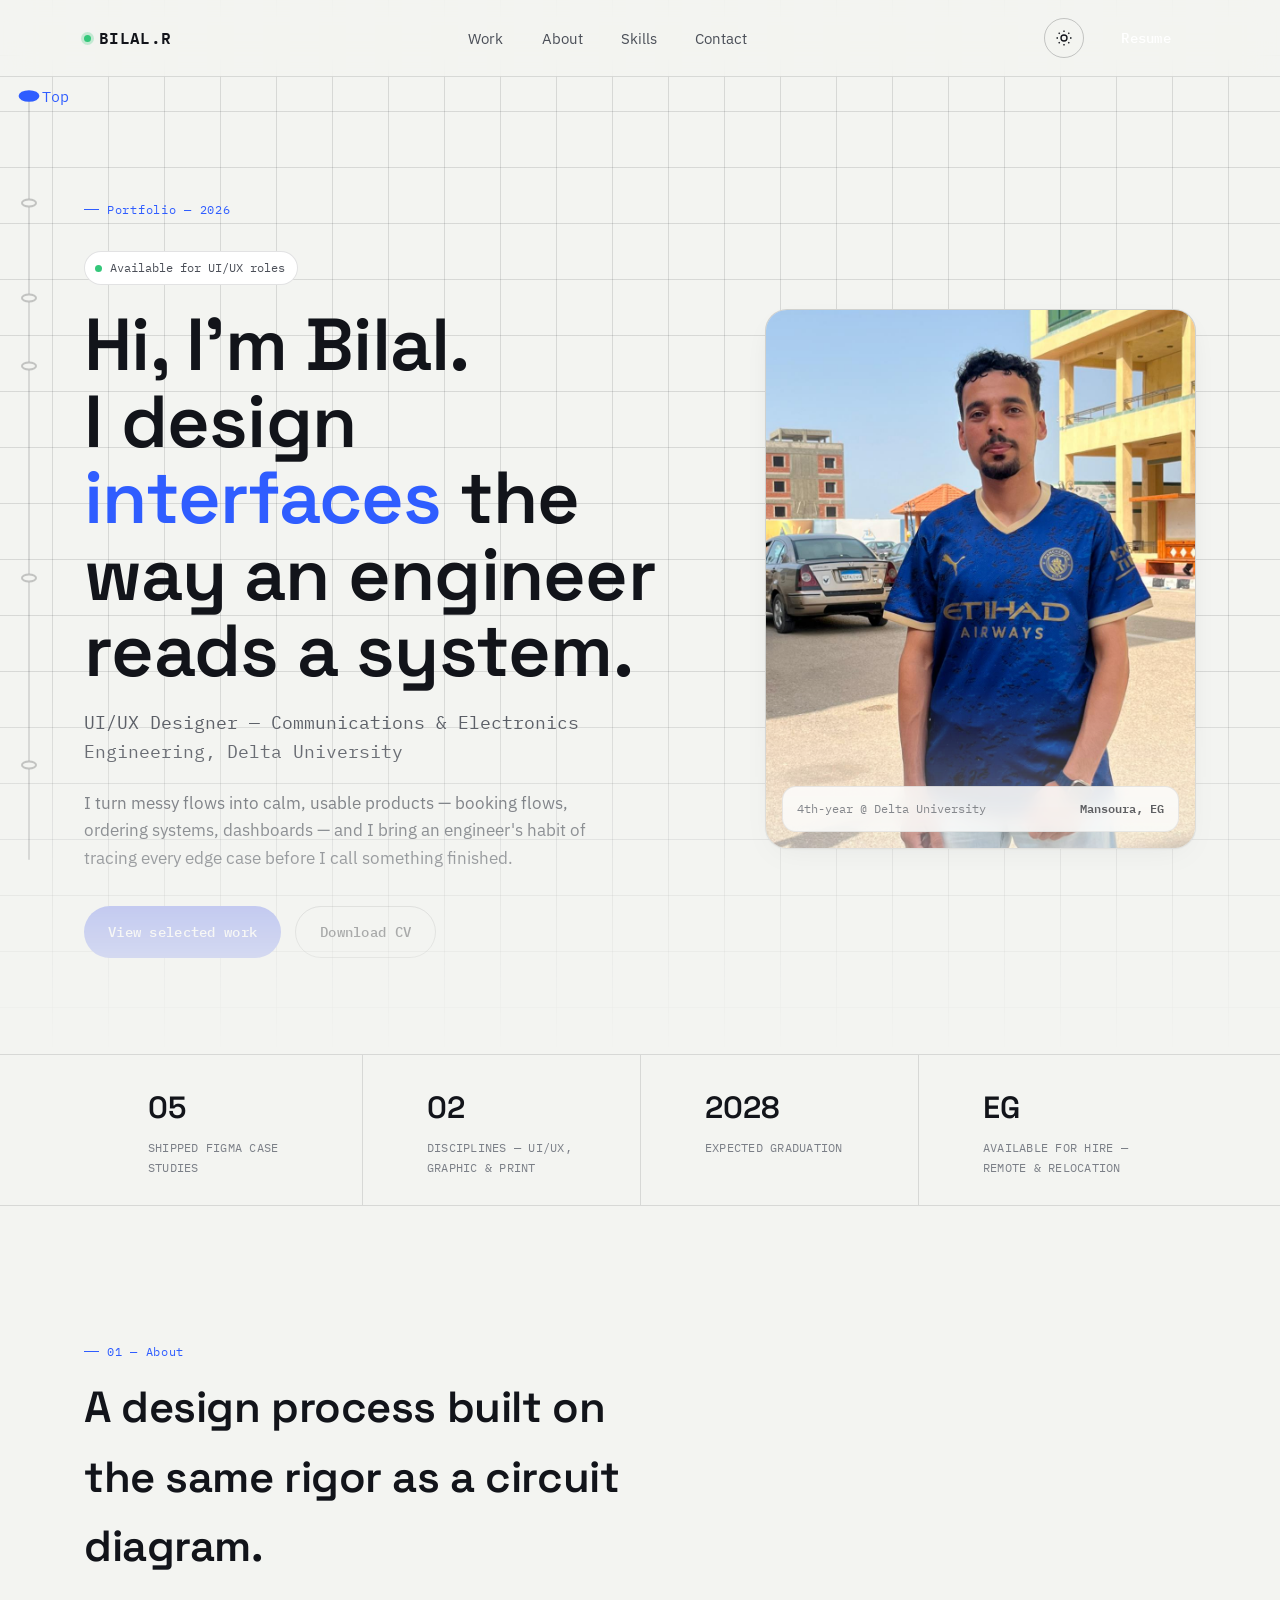
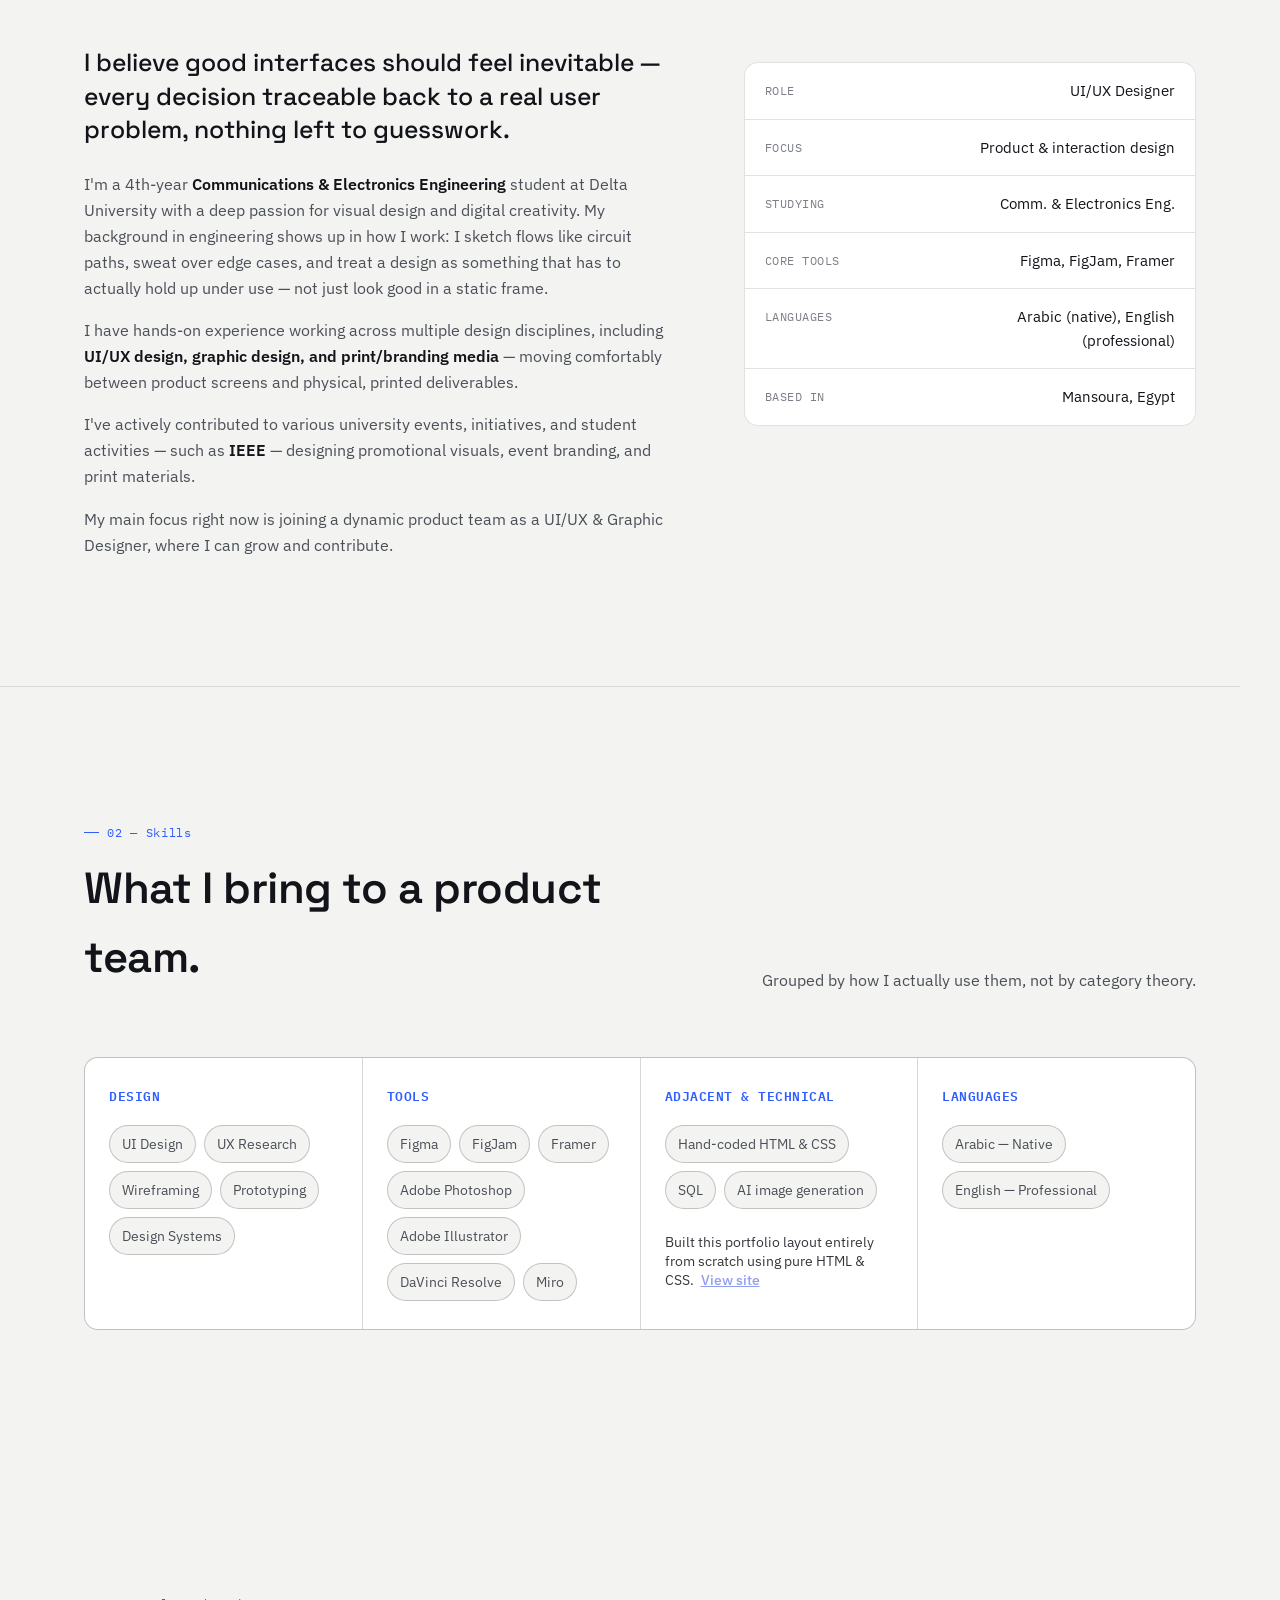
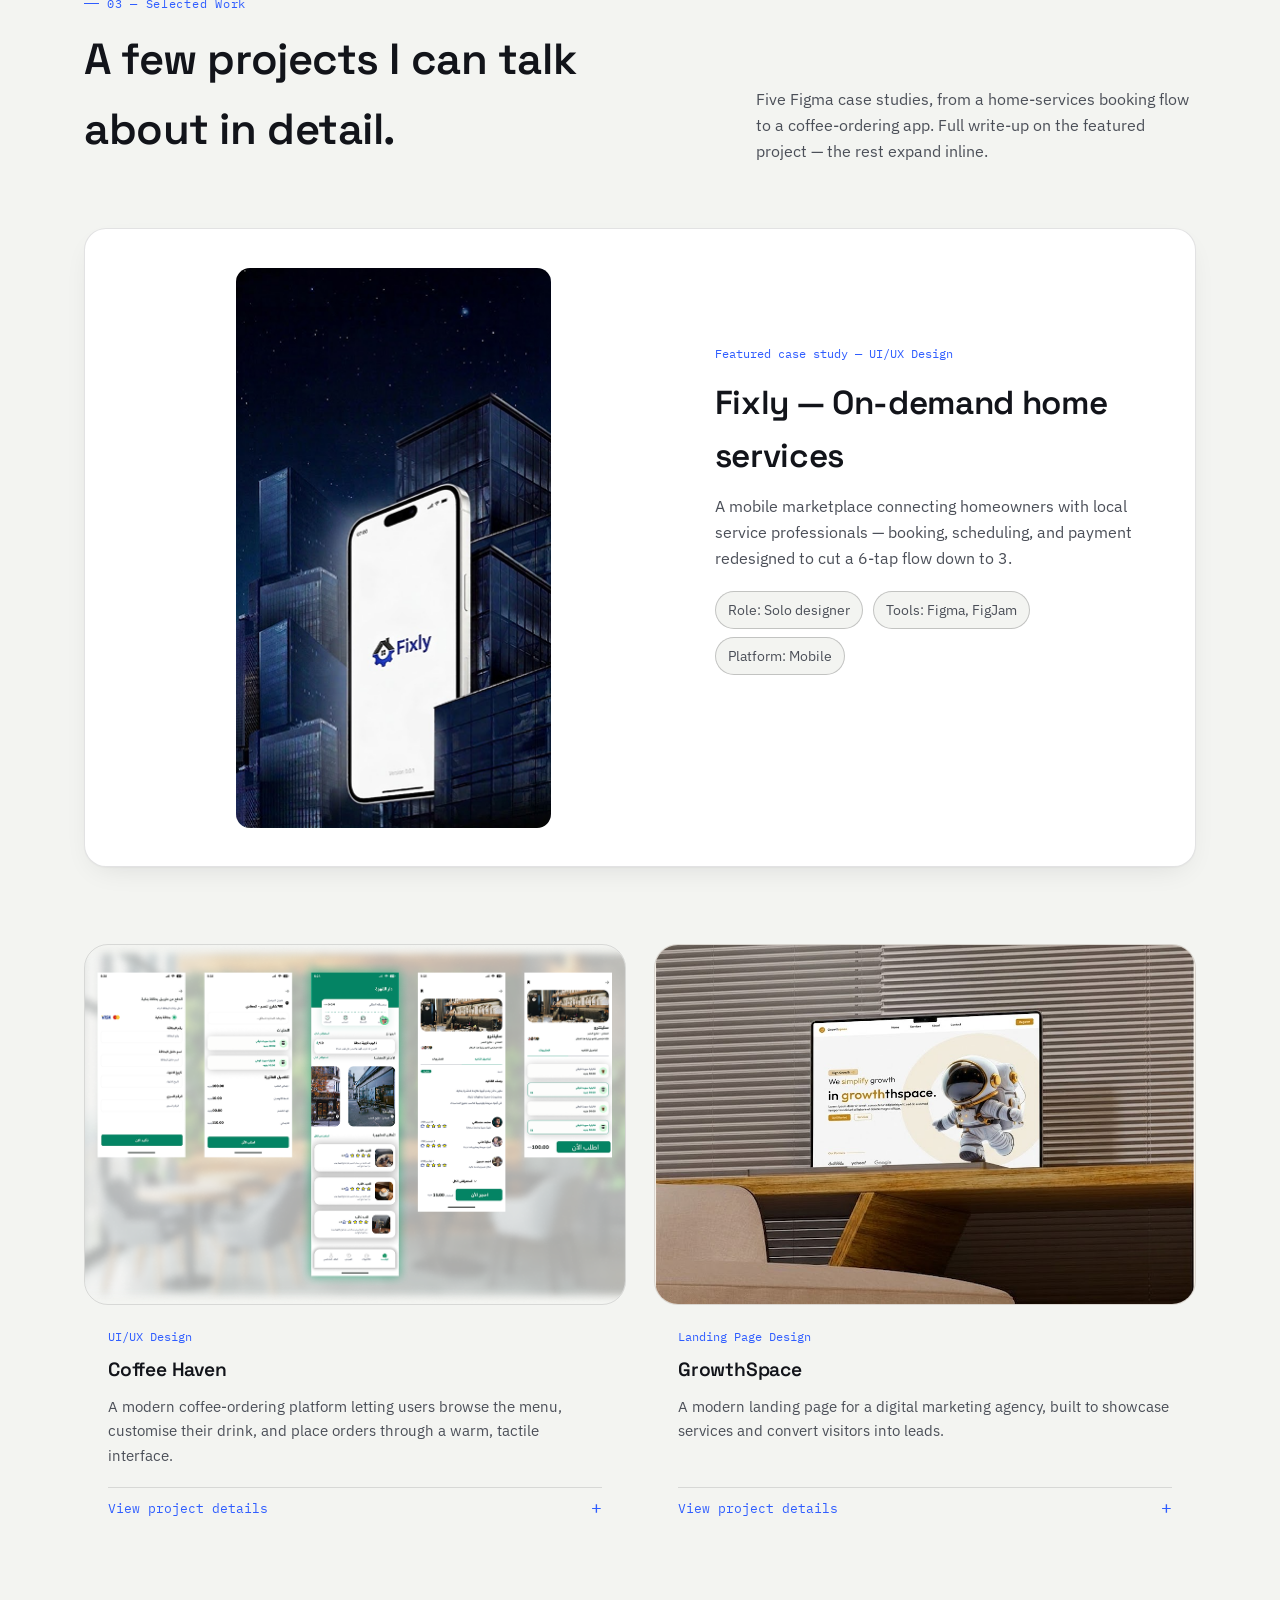
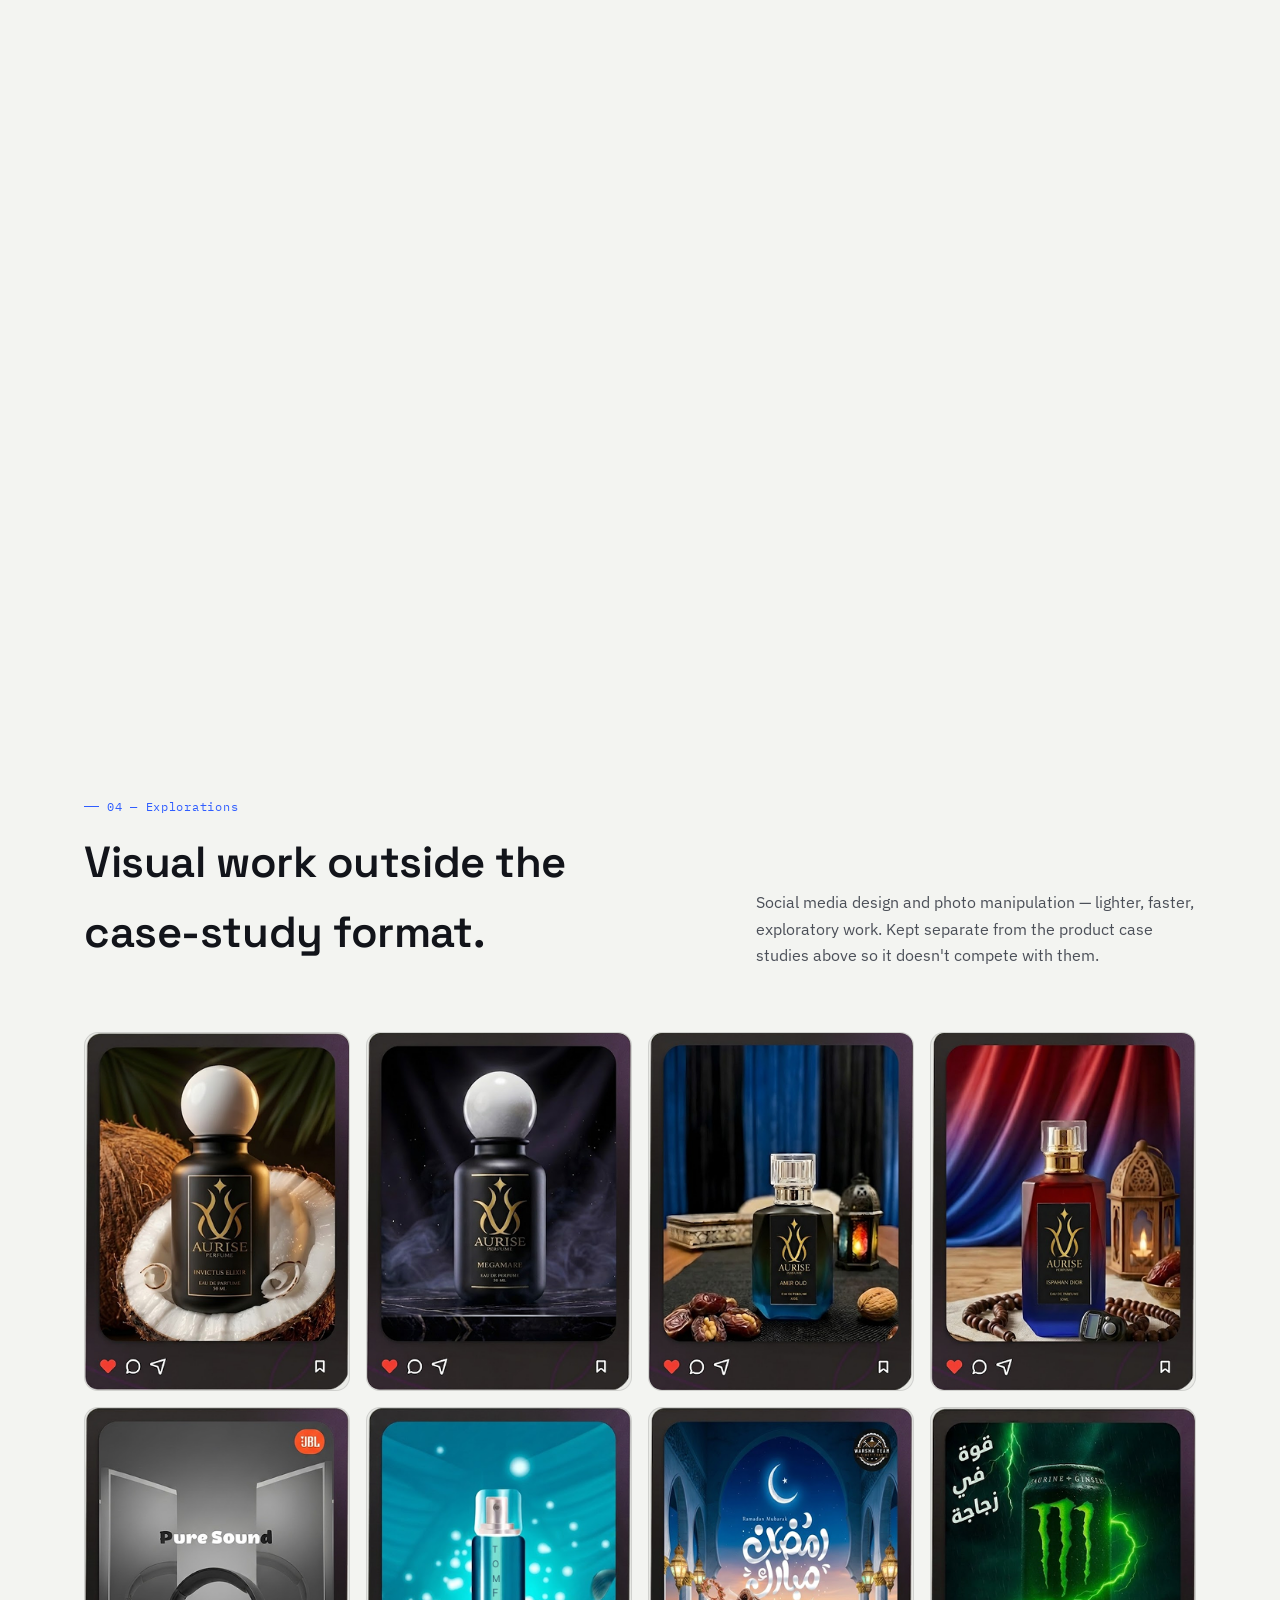
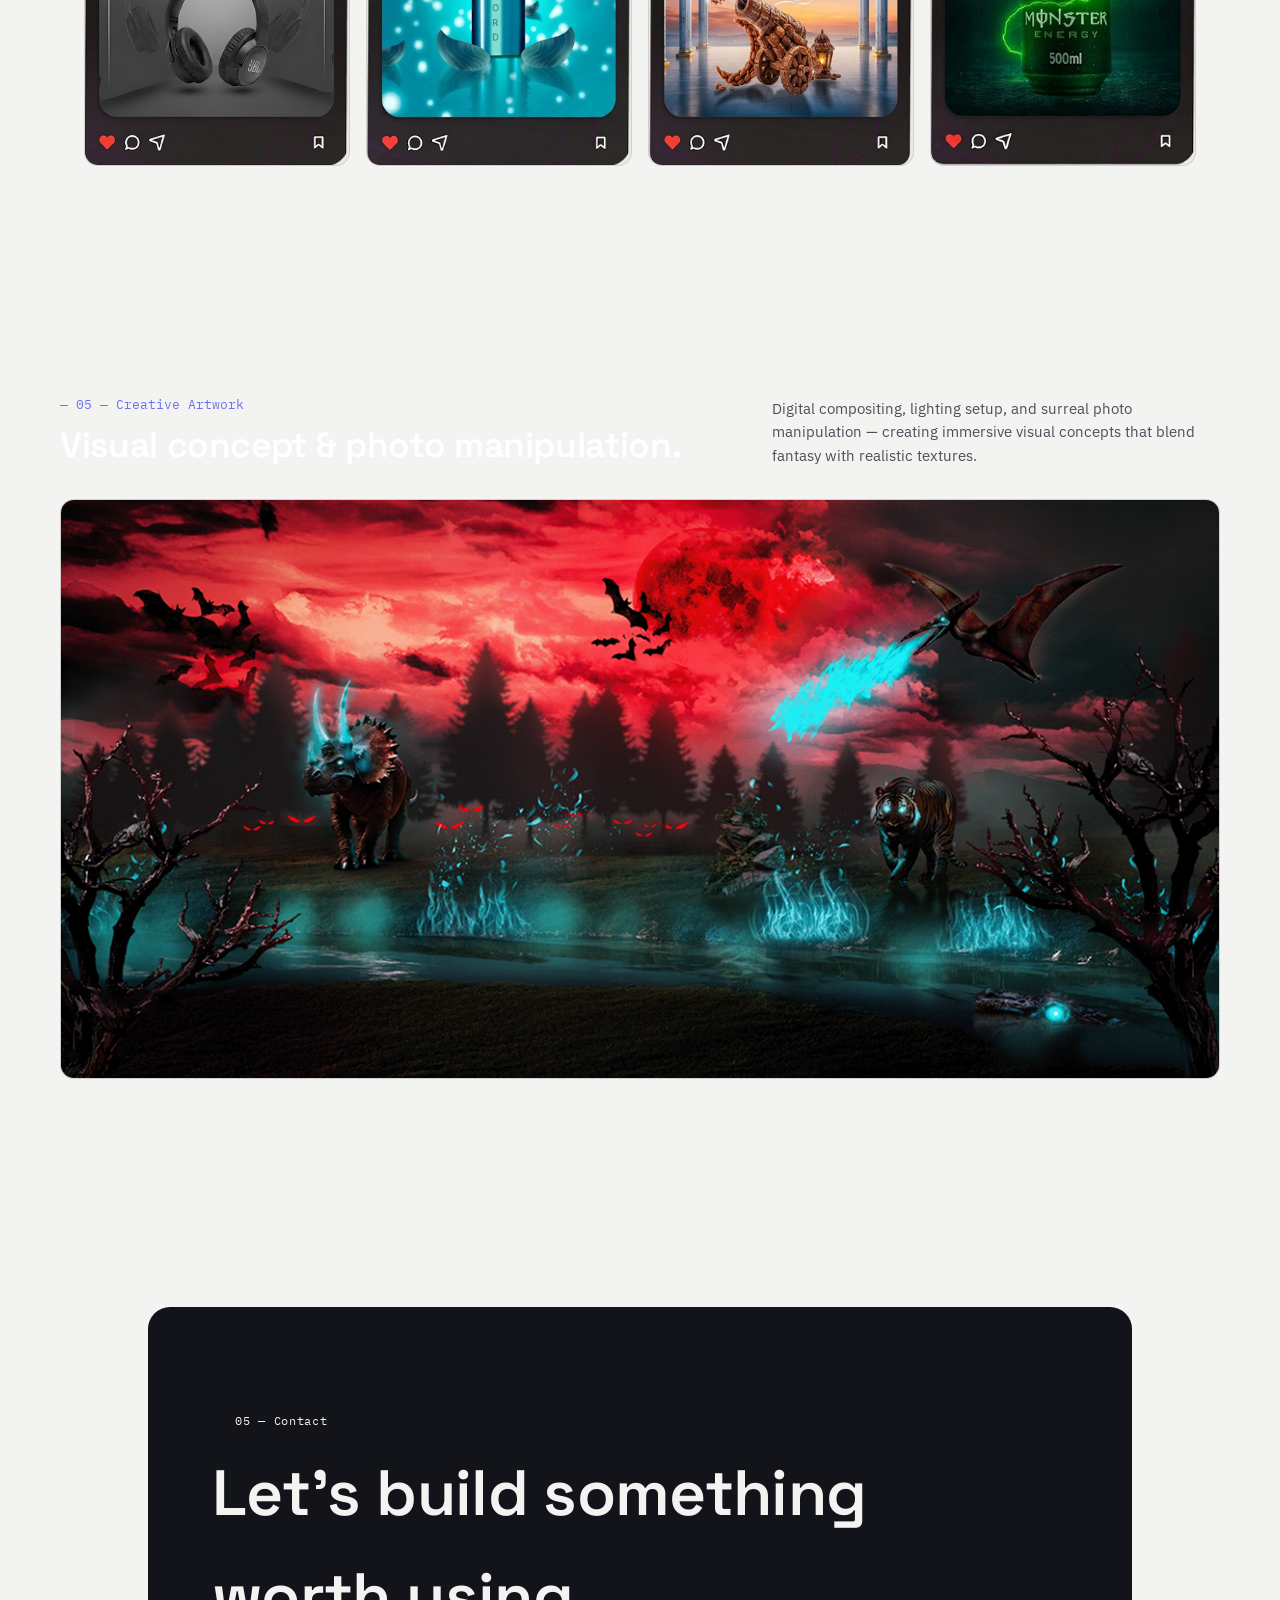
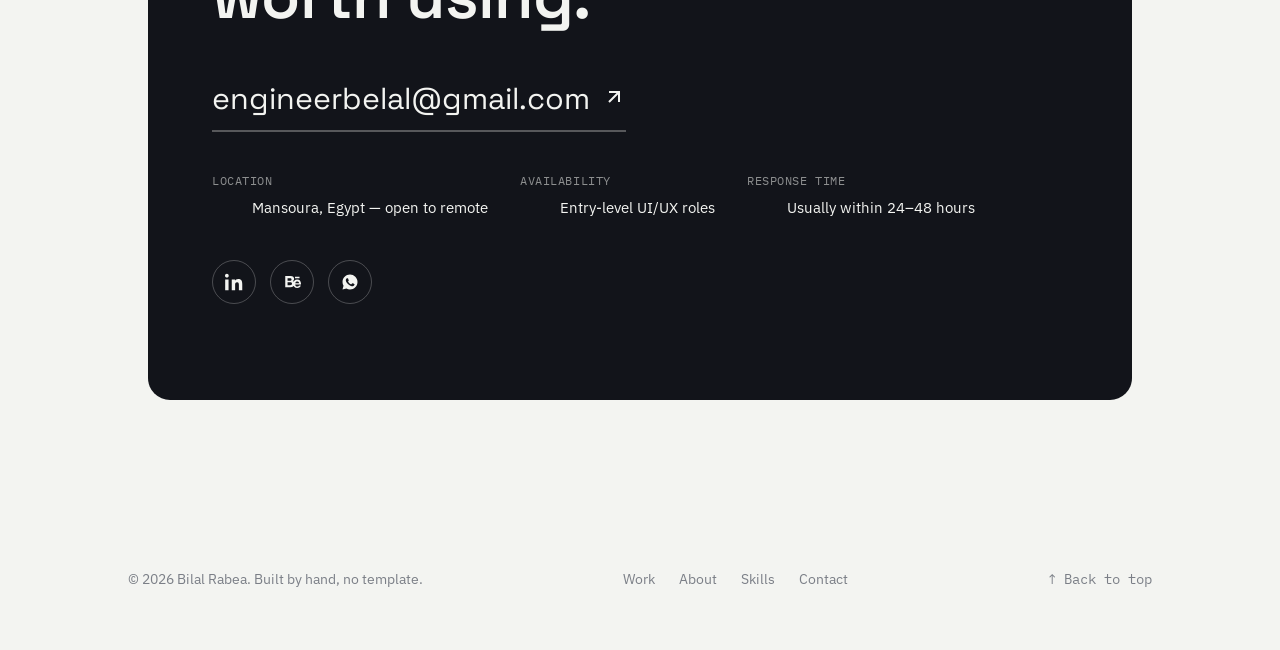
==== commit 47792ecb: "Update index.html" ====
--- a/index.html
+++ b/index.html
@@ -6,7 +6,7 @@
 <title>Bilal Rabea — UI/UX Designer</title>
 <meta name="description" content="Bilal Rabea — UI/UX Designer and Communications &amp; Electronics Engineering student. Selected product design case studies, skills, and contact." />
 <link rel="preconnect" href="https://fonts.googleapis.com" />
-<link rel="stylesheet" href="css/styles.css" />
+<link rel="stylesheet" href="css/styles.css?v=2" />
 </head>
 <body>
 <a class="skip-link" href="#main">Skip to content</a>
--- a/css/styles.css
+++ b/css/styles.css
@@ -25,7 +25,7 @@
   --color-line: rgba(18, 20, 26, 0.12);
   --color-line-strong: rgba(18, 20, 26, 0.22);
   --color-accent: #2F5DFF;
-  --color-accent-strong: #223FCC;
+  /* --color-accent-strong: #223FCC; */
   --color-accent-tint: #E7ECFF;
   --color-led: #34C77A;
 
@@ -1349,7 +1349,7 @@
         font-size: 1.6rem !important;
     }
     .manipulation-card {
-        aspect-ratio: 16 / 10;
+        aspect-ratio: 18 / 10;
     }
 }
 
@@ -1438,4 +1438,59 @@
     position: relative;
     margin-top: 1rem;
   }
-}+}
+
+/* كارت الصورة الأساسي */
+.manipulation-card {
+    width: 100%;
+    border-radius: var(--radius-md);
+    overflow: hidden;
+    border: 1px solid var(--color-line);
+    background: var(--color-surface-sunken);
+    
+    /* 🛠️ ضف هذا السطر لضمان إلغاء المسافات السفلية الدقيقة */
+    line-height: 0; 
+}
+
+.manipulation-card img {
+    width: 100%;
+    
+    /* 🛠️ أهم سطر: تأكد من أن الارتفاع تلقائي */
+    height: auto !important; 
+    
+    display: block;
+    
+    /* 🛠️ في الموبايل، نستخدم contain للحفاظ على الأبعاد كاملة */
+    object-fit: contain; 
+    
+    transition: transform var(--dur-slow) var(--ease-standard);
+    cursor: zoom-in;
+}
+
+.manipulation-card:hover img {
+    transform: scale(1.02);
+}
+
+/* 📱 ضبط خاص بالموبايل (Media Query) */
+@media (max-width: 768px) {
+    .manipulation-card {
+        /* 🛠️ إجبار الارتفاع على أن يكون تلقائيًا */
+        height: auto !important;
+        
+        /* 🛠️ إزالة أي min-height قد تكون موروثة */
+        min-height: unset !important; 
+        
+        /* 🛠️ إذا كان اللون يضايقك، اجعله شفافًا هنا */
+        background: transparent; 
+        
+        /* 🛠️ إلغاء أي padding داخلي للحاوية */
+        padding: 0 !important; 
+    }
+
+    .manipulation-card img {
+        /* 🛠️ تأكيد إضافي لأبعاد الصورة في الموبايل */
+        width: 100%;
+        height: auto !important;
+        object-fit: contain; 
+    }
+}
